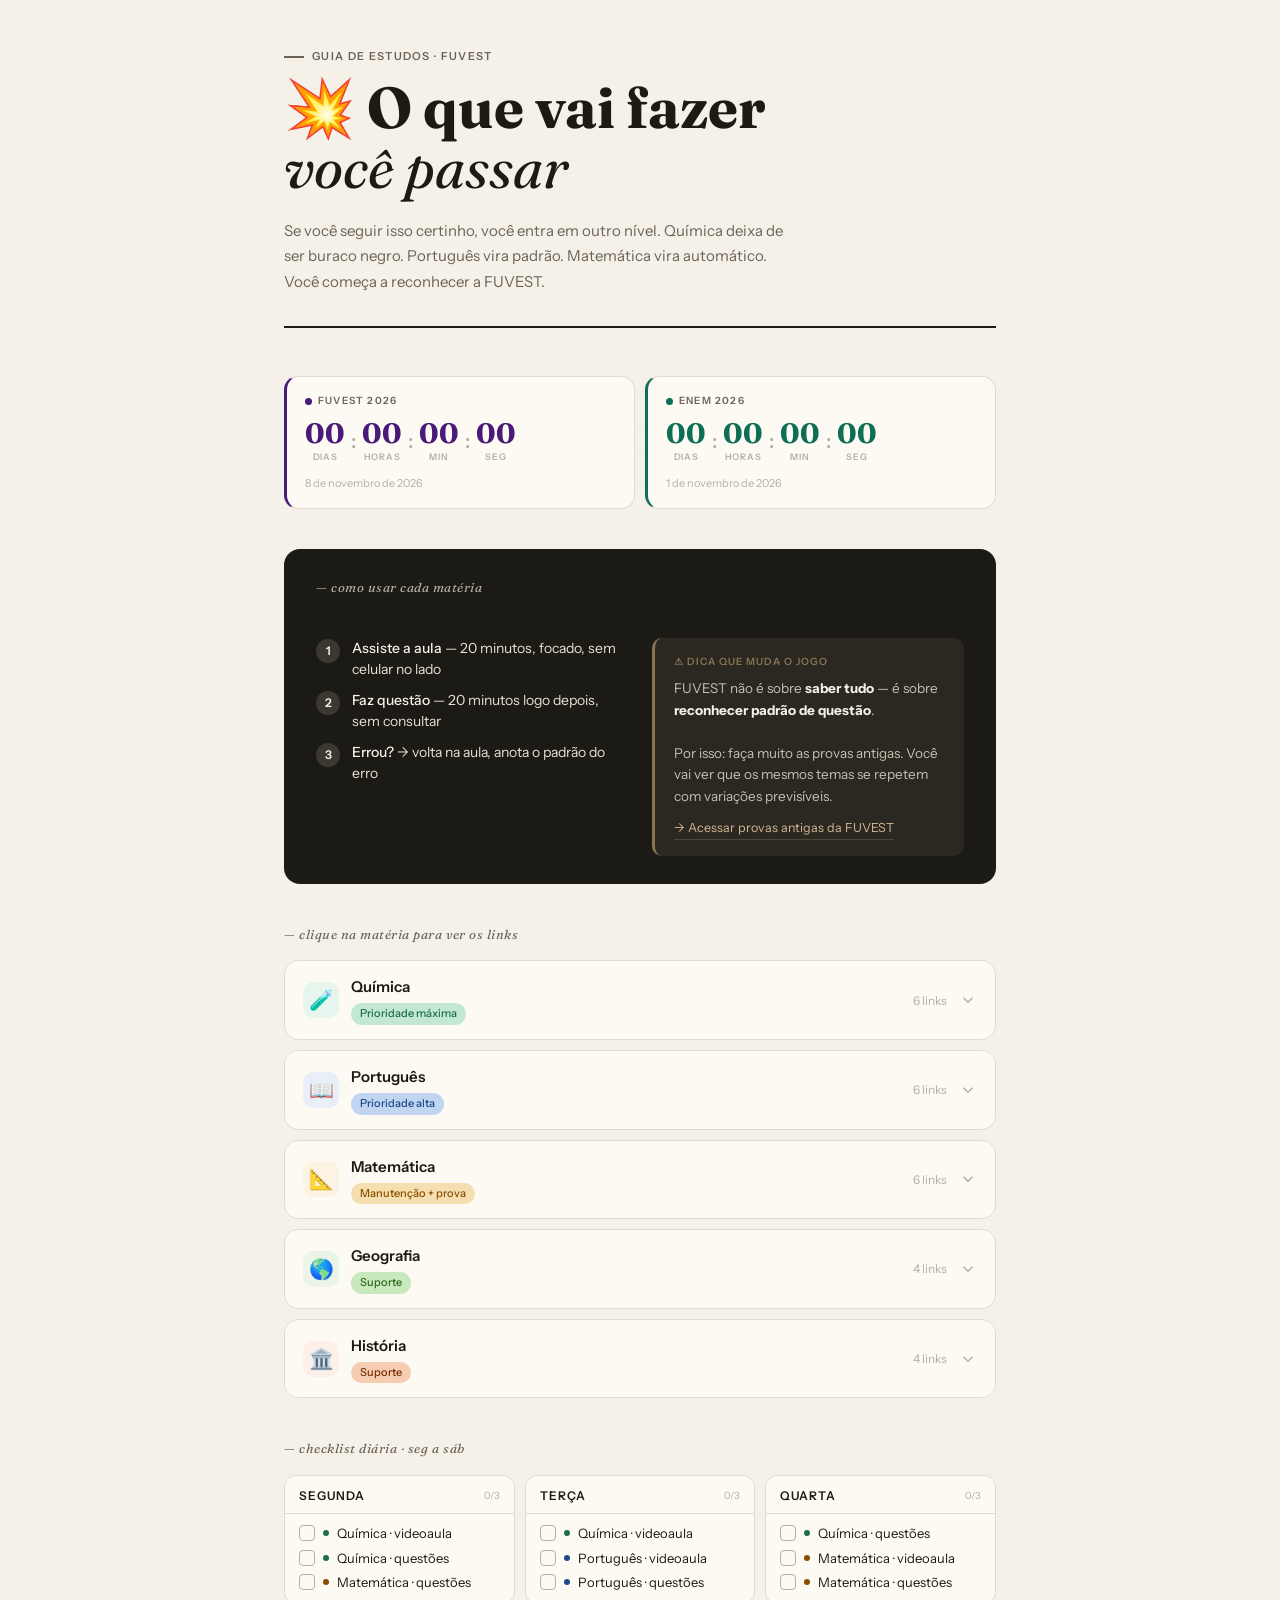
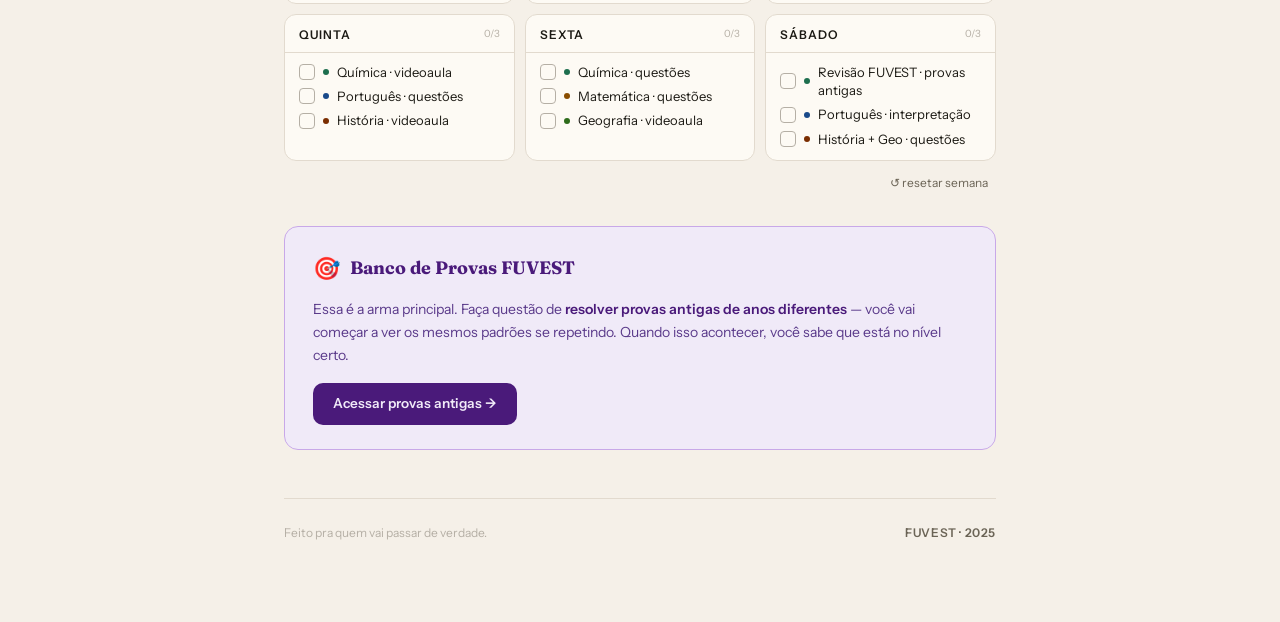
==== index.html @ b959af0b "feat: adiciona site guia de estudos com checklist semanal e contagem regressiva - adiciona cards de " ====
<!DOCTYPE html>
<html lang="pt-BR">
<head>
<meta charset="UTF-8">
<meta name="viewport" content="width=device-width, initial-scale=1.0">
<title>💥 O Que Vai Fazer Você Passar</title>
<link rel="preconnect" href="https://fonts.googleapis.com">
<link href="https://fonts.googleapis.com/css2?family=Fraunces:ital,wght@0,400;0,700;1,400&family=Instrument+Sans:wght@400;500;600&display=swap" rel="stylesheet">
<style>
  *, *::before, *::after { box-sizing: border-box; margin: 0; padding: 0; }

  :root {
    --cream: #F5F0E8;
    --ink: #1C1A14;
    --ink-muted: #6B6456;
    --ink-faint: #B5AFA5;
    --paper: #FDFAF4;
    --rule: #E2DACE;

    --quimica: #1D6E4E;
    --quimica-bg: #E8F5EE;
    --quimica-pill: #C2E8D4;

    --portugues: #1A4A8A;
    --portugues-bg: #E8EFF9;
    --portugues-pill: #C2D5F0;

    --matematica: #8A4D00;
    --matematica-bg: #FDF3E3;
    --matematica-pill: #F5DFB0;

    --geo: #2D6B1A;
    --geo-bg: #EBF5E6;
    --geo-pill: #C8E8BE;

    --historia: #7A2D00;
    --historia-bg: #FDF0E8;
    --historia-pill: #F5CDB0;

    --fuvest: #4A1A7A;
    --fuvest-bg: #F0EAF8;
  }

  html { font-size: 16px; }
  body {
    background: var(--cream);
    color: var(--ink);
    font-family: 'Instrument Sans', sans-serif;
    min-height: 100vh;
    line-height: 1.6;
  }

  /* PAPER TEXTURE */
  body::before {
    content: '';
    position: fixed;
    inset: 0;
    background-image:
      repeating-linear-gradient(
        0deg,
        transparent,
        transparent 27px,
        #D8D2C822 28px
      );
    pointer-events: none;
    z-index: 0;
  }

  .container {
    max-width: 760px;
    margin: 0 auto;
    padding: 3rem 1.5rem 5rem;
    position: relative;
    z-index: 1;
  }

  /* HEADER */
  .hero {
    margin-bottom: 3rem;
    padding-bottom: 2rem;
    border-bottom: 2px solid var(--ink);
  }

  .hero-eyebrow {
    font-family: 'Instrument Sans', sans-serif;
    font-size: 11px;
    font-weight: 600;
    letter-spacing: 0.12em;
    text-transform: uppercase;
    color: var(--ink-muted);
    margin-bottom: 0.75rem;
    display: flex;
    align-items: center;
    gap: 8px;
  }

  .hero-eyebrow::before {
    content: '';
    display: inline-block;
    width: 20px;
    height: 2px;
    background: var(--ink-muted);
  }

  .hero-title {
    font-family: 'Fraunces', serif;
    font-size: clamp(2.2rem, 6vw, 3.6rem);
    font-weight: 700;
    line-height: 1.05;
    color: var(--ink);
    margin-bottom: 1.2rem;
  }

  .hero-title em {
    font-style: italic;
    font-weight: 400;
  }

  .hero-desc {
    font-size: 15px;
    color: var(--ink-muted);
    max-width: 500px;
    line-height: 1.7;
  }

  /* CONTAGEM REGRESSIVA */
  .countdown-row {
    display: grid;
    grid-template-columns: 1fr 1fr;
    gap: 10px;
    margin-bottom: 2.5rem;
  }

  @media (max-width: 480px) {
    .countdown-row { grid-template-columns: 1fr; }
  }

  .countdown-card {
    background: var(--paper);
    border: 1px solid var(--rule);
    border-radius: 14px;
    padding: 16px 18px;
    overflow: hidden;
  }

  .countdown-card.fuvest-cd { border-left: 3px solid var(--fuvest); }
  .countdown-card.enem-cd   { border-left: 3px solid #0F6E56; }

  .cd-label {
    font-size: 10px;
    font-weight: 600;
    letter-spacing: 0.12em;
    text-transform: uppercase;
    color: var(--ink-muted);
    margin-bottom: 10px;
    display: flex;
    align-items: center;
    gap: 6px;
  }

  .cd-label-dot {
    width: 7px;
    height: 7px;
    border-radius: 50%;
  }

  .fuvest-cd .cd-label-dot { background: var(--fuvest); }
  .enem-cd   .cd-label-dot { background: #0F6E56; }

  .cd-units {
    display: flex;
    gap: 6px;
    align-items: flex-end;
  }

  .cd-unit { text-align: center; }

  .cd-num {
    font-family: 'Fraunces', serif;
    font-size: 28px;
    font-weight: 700;
    line-height: 1;
    display: block;
    min-width: 36px;
  }

  .fuvest-cd .cd-num { color: var(--fuvest); }
  .enem-cd   .cd-num { color: #0F6E56; }

  .cd-unit-label {
    font-size: 9px;
    font-weight: 600;
    letter-spacing: 0.08em;
    text-transform: uppercase;
    color: var(--ink-faint);
    display: block;
    margin-top: 3px;
  }

  .cd-sep {
    font-family: 'Fraunces', serif;
    font-size: 22px;
    color: var(--ink-faint);
    line-height: 1;
    padding-bottom: 14px;
  }

  .cd-date {
    font-size: 11px;
    color: var(--ink-faint);
    margin-top: 10px;
  }

  /* SEÇÃO: COMO USAR */
  .como-usar {
    background: var(--ink);
    color: var(--cream);
    border-radius: 16px;
    padding: 1.75rem 2rem;
    margin-bottom: 2.5rem;
    display: grid;
    grid-template-columns: 1fr 1fr;
    gap: 1.5rem;
  }

  @media (max-width: 540px) {
    .como-usar { grid-template-columns: 1fr; }
  }

  .como-usar-title {
    font-family: 'Fraunces', serif;
    font-size: 13px;
    font-weight: 400;
    font-style: italic;
    color: #B5AFA5;
    margin-bottom: 1rem;
    letter-spacing: 0.04em;
    grid-column: 1 / -1;
  }

  .steps {
    display: flex;
    flex-direction: column;
    gap: 10px;
  }

  .step {
    display: flex;
    align-items: flex-start;
    gap: 12px;
  }

  .step-num {
    width: 24px;
    height: 24px;
    border-radius: 50%;
    background: #3A3830;
    color: #F5F0E8;
    font-size: 12px;
    font-weight: 600;
    display: flex;
    align-items: center;
    justify-content: center;
    flex-shrink: 0;
    margin-top: 1px;
  }

  .step-text {
    font-size: 14px;
    color: #E8E0D4;
    line-height: 1.5;
  }

  .step-text strong {
    color: #F5F0E8;
    font-weight: 500;
  }

  .dica-box {
    background: #2A2820;
    border-radius: 10px;
    padding: 1rem 1.2rem;
    border-left: 3px solid #8B7355;
  }

  .dica-label {
    font-size: 10px;
    font-weight: 600;
    letter-spacing: 0.1em;
    text-transform: uppercase;
    color: #8B7355;
    margin-bottom: 8px;
  }

  .dica-text {
    font-size: 13.5px;
    color: #C8BFB0;
    line-height: 1.6;
  }

  .dica-text strong {
    color: #F5F0E8;
  }

  .dica-link {
    display: inline-flex;
    align-items: center;
    gap: 4px;
    margin-top: 10px;
    font-size: 12.5px;
    color: #D4B896;
    text-decoration: none;
    border-bottom: 1px solid #8B735566;
    padding-bottom: 1px;
    transition: color 0.15s;
  }

  .dica-link:hover { color: #F5F0E8; }

  /* MATÉRIAS */
  .materias-title {
    font-family: 'Fraunces', serif;
    font-size: 13px;
    font-style: italic;
    color: var(--ink-muted);
    margin-bottom: 1rem;
    letter-spacing: 0.04em;
  }

  .materia-card {
    background: var(--paper);
    border: 1px solid var(--rule);
    border-radius: 14px;
    margin-bottom: 10px;
    overflow: hidden;
    transition: box-shadow 0.2s;
  }

  .materia-card:hover {
    box-shadow: 0 2px 16px rgba(28,26,20,0.07);
  }

  .materia-header {
    display: flex;
    align-items: center;
    gap: 12px;
    padding: 14px 18px;
    cursor: pointer;
    user-select: none;
    transition: background 0.15s;
  }

  .materia-header:hover { background: var(--cream); }

  .m-dot {
    width: 10px;
    height: 10px;
    border-radius: 50%;
    flex-shrink: 0;
  }

  .m-icon {
    font-size: 20px;
    width: 36px;
    height: 36px;
    border-radius: 10px;
    display: flex;
    align-items: center;
    justify-content: center;
    flex-shrink: 0;
  }

  .m-info { flex: 1; }

  .m-name {
    font-weight: 600;
    font-size: 15px;
    color: var(--ink);
    display: block;
  }

  .m-badge {
    display: inline-block;
    font-size: 11px;
    font-weight: 500;
    padding: 2px 9px;
    border-radius: 20px;
    margin-top: 3px;
  }

  .m-count {
    font-size: 12px;
    color: var(--ink-faint);
    white-space: nowrap;
  }

  .m-chevron {
    width: 18px;
    height: 18px;
    color: var(--ink-faint);
    transition: transform 0.25s ease;
    flex-shrink: 0;
  }

  .materia-card.open .m-chevron { transform: rotate(180deg); }

  .materia-body {
    display: none;
    padding: 0 18px 16px;
    border-top: 1px solid var(--rule);
  }

  .materia-card.open .materia-body { display: block; }

  .section-row {
    display: grid;
    grid-template-columns: 1fr 1fr;
    gap: 1rem;
    padding-top: 14px;
  }

  @media (max-width: 500px) {
    .section-row { grid-template-columns: 1fr; }
  }

  .col-label {
    font-size: 10.5px;
    font-weight: 600;
    text-transform: uppercase;
    letter-spacing: 0.1em;
    color: var(--ink-faint);
    margin-bottom: 8px;
  }

  .link-list {
    list-style: none;
    display: flex;
    flex-direction: column;
    gap: 5px;
  }

  .link-list a {
    display: inline-flex;
    align-items: center;
    gap: 5px;
    font-size: 13px;
    font-weight: 500;
    text-decoration: none;
    padding: 5px 11px;
    border-radius: 8px;
    transition: all 0.15s;
    border: 1px solid transparent;
  }

  .link-list a:hover {
    border-color: currentColor;
    opacity: 0.8;
  }

  .link-list a .arr { font-size: 11px; opacity: 0.6; }

  /* CORES POR MATÉRIA */
  .q .m-icon { background: var(--quimica-bg); }
  .q .m-dot { background: var(--quimica); }
  .q .m-badge { background: var(--quimica-pill); color: var(--quimica); }
  .q .link-list a { color: var(--quimica); background: var(--quimica-bg); }

  .p .m-icon { background: var(--portugues-bg); }
  .p .m-dot { background: var(--portugues); }
  .p .m-badge { background: var(--portugues-pill); color: var(--portugues); }
  .p .link-list a { color: var(--portugues); background: var(--portugues-bg); }

  .m .m-icon { background: var(--matematica-bg); }
  .m .m-dot { background: var(--matematica); }
  .m .m-badge { background: var(--matematica-pill); color: var(--matematica); }
  .m .link-list a { color: var(--matematica); background: var(--matematica-bg); }

  .g .m-icon { background: var(--geo-bg); }
  .g .m-dot { background: var(--geo); }
  .g .m-badge { background: var(--geo-pill); color: var(--geo); }
  .g .link-list a { color: var(--geo); background: var(--geo-bg); }

  .h .m-icon { background: var(--historia-bg); }
  .h .m-dot { background: var(--historia); }
  .h .m-badge { background: var(--historia-pill); color: var(--historia); }
  .h .link-list a { color: var(--historia); background: var(--historia-bg); }

  /* FUVEST BANNER */
  .fuvest-banner {
    margin-top: 2rem;
    background: var(--fuvest-bg);
    border: 1px solid #C8A8E8;
    border-radius: 14px;
    padding: 1.5rem 1.75rem;
  }

  .fuvest-header {
    display: flex;
    align-items: center;
    gap: 10px;
    margin-bottom: 0.75rem;
  }

  .fuvest-icon {
    font-size: 22px;
  }

  .fuvest-title {
    font-family: 'Fraunces', serif;
    font-size: 18px;
    font-weight: 700;
    color: var(--fuvest);
  }

  .fuvest-desc {
    font-size: 14px;
    color: #5A3A8A;
    line-height: 1.65;
    margin-bottom: 1rem;
  }

  .fuvest-desc strong { color: var(--fuvest); font-weight: 600; }

  .fuvest-cta {
    display: inline-flex;
    align-items: center;
    gap: 7px;
    background: var(--fuvest);
    color: #F0EAF8;
    font-size: 13.5px;
    font-weight: 600;
    padding: 10px 20px;
    border-radius: 10px;
    text-decoration: none;
    transition: opacity 0.15s;
  }

  .fuvest-cta:hover { opacity: 0.85; }

  /* FOOTER */
  .footer {
    margin-top: 3rem;
    padding-top: 1.5rem;
    border-top: 1px solid var(--rule);
    display: flex;
    align-items: center;
    justify-content: space-between;
    flex-wrap: wrap;
    gap: 8px;
  }

  .footer-text {
    font-size: 12px;
    color: var(--ink-faint);
  }

  .footer-tag {
    font-size: 12px;
    font-weight: 600;
    color: var(--ink-muted);
    letter-spacing: 0.05em;
  }

  /* CHECKLIST SEMANAL */
  .checklist-section {
    margin-top: 2.5rem;
    margin-bottom: 2rem;
  }

  .checklist-section-title {
    font-family: 'Fraunces', serif;
    font-size: 13px;
    font-style: italic;
    color: var(--ink-muted);
    margin-bottom: 1rem;
    letter-spacing: 0.04em;
  }

  .week-grid {
    display: grid;
    grid-template-columns: repeat(3, 1fr);
    gap: 10px;
  }

  @media (max-width: 540px) {
    .week-grid { grid-template-columns: repeat(2, 1fr); }
  }

  .day-card {
    background: var(--paper);
    border: 1px solid var(--rule);
    border-radius: 12px;
    overflow: hidden;
  }

  .day-card.today {
    border-color: var(--ink);
    box-shadow: 0 0 0 2px var(--ink);
  }

  .day-header {
    display: flex;
    align-items: center;
    justify-content: space-between;
    padding: 10px 14px 8px;
    border-bottom: 1px solid var(--rule);
  }

  .day-name {
    font-size: 12px;
    font-weight: 600;
    letter-spacing: 0.08em;
    text-transform: uppercase;
    color: var(--ink);
  }

  .day-card.today .day-name {
    color: var(--ink);
  }

  .today-badge {
    display: none;
    font-size: 10px;
    font-weight: 600;
    background: var(--ink);
    color: var(--cream);
    padding: 2px 7px;
    border-radius: 20px;
    letter-spacing: 0.05em;
  }

  .day-card.today .today-badge { display: inline-block; }

  .day-progress {
    font-size: 10px;
    color: var(--ink-faint);
  }

  .day-card.today .day-progress { display: none; }

  .day-tasks {
    padding: 10px 14px 12px;
    display: flex;
    flex-direction: column;
    gap: 6px;
  }

  .task-item {
    display: flex;
    align-items: center;
    gap: 8px;
    cursor: pointer;
    user-select: none;
  }

  .task-check {
    width: 16px;
    height: 16px;
    border-radius: 4px;
    border: 1.5px solid var(--ink-faint);
    flex-shrink: 0;
    display: flex;
    align-items: center;
    justify-content: center;
    transition: all 0.15s;
    background: transparent;
  }

  .task-item.done .task-check {
    background: var(--ink);
    border-color: var(--ink);
  }

  .task-check-svg {
    width: 9px;
    height: 9px;
    display: none;
  }

  .task-item.done .task-check-svg { display: block; }

  .task-label {
    font-size: 13px;
    color: var(--ink);
    line-height: 1.4;
    transition: all 0.15s;
  }

  .task-item.done .task-label {
    color: var(--ink-faint);
    text-decoration: line-through;
  }

  .task-dot {
    width: 6px;
    height: 6px;
    border-radius: 50%;
    flex-shrink: 0;
  }

  .task-dot.q { background: var(--quimica); }
  .task-dot.p { background: var(--portugues); }
  .task-dot.m { background: var(--matematica); }
  .task-dot.g { background: var(--geo); }
  .task-dot.h { background: var(--historia); }

  .reset-row {
    display: flex;
    justify-content: flex-end;
    margin-top: 10px;
  }

  .reset-btn {
    font-size: 12px;
    color: var(--ink-muted);
    background: none;
    border: none;
    cursor: pointer;
    padding: 4px 8px;
    border-radius: 6px;
    transition: background 0.15s;
    font-family: 'Instrument Sans', sans-serif;
  }

  .reset-btn:hover { background: var(--rule); }

  /* ANIMATIONS */
  @keyframes fadeUp {
    from { opacity: 0; transform: translateY(12px); }
    to { opacity: 1; transform: translateY(0); }
  }

  .hero { animation: fadeUp 0.5s ease both; }
  .como-usar { animation: fadeUp 0.5s 0.1s ease both; }
  .materia-card:nth-child(1) { animation: fadeUp 0.5s 0.15s ease both; }
  .materia-card:nth-child(2) { animation: fadeUp 0.5s 0.2s ease both; }
  .materia-card:nth-child(3) { animation: fadeUp 0.5s 0.25s ease both; }
  .materia-card:nth-child(4) { animation: fadeUp 0.5s 0.3s ease both; }
  .materia-card:nth-child(5) { animation: fadeUp 0.5s 0.35s ease both; }
  .fuvest-banner { animation: fadeUp 0.5s 0.4s ease both; }
</style>
</head>
<body>
<div class="container">

  <!-- HERO -->
  <header class="hero">
    <p class="hero-eyebrow">Guia de estudos · FUVEST</p>
    <h1 class="hero-title">💥 O que vai fazer<br><em>você passar</em></h1>
    <p class="hero-desc">Se você seguir isso certinho, você entra em outro nível. Química deixa de ser buraco negro. Português vira padrão. Matemática vira automático. Você começa a reconhecer a FUVEST.</p>
  </header>

  <!-- CONTAGEM REGRESSIVA -->
  <div class="countdown-row">
    <div class="countdown-card fuvest-cd">
      <div class="cd-label"><span class="cd-label-dot"></span> FUVEST 2026</div>
      <div class="cd-units">
        <div class="cd-unit">
          <span class="cd-num" id="fv-days">--</span>
          <span class="cd-unit-label">dias</span>
        </div>
        <span class="cd-sep">:</span>
        <div class="cd-unit">
          <span class="cd-num" id="fv-hours">--</span>
          <span class="cd-unit-label">horas</span>
        </div>
        <span class="cd-sep">:</span>
        <div class="cd-unit">
          <span class="cd-num" id="fv-mins">--</span>
          <span class="cd-unit-label">min</span>
        </div>
        <span class="cd-sep">:</span>
        <div class="cd-unit">
          <span class="cd-num" id="fv-secs">--</span>
          <span class="cd-unit-label">seg</span>
        </div>
      </div>
      <p class="cd-date">8 de novembro de 2026</p>
    </div>

    <div class="countdown-card enem-cd">
      <div class="cd-label"><span class="cd-label-dot"></span> ENEM 2026</div>
      <div class="cd-units">
        <div class="cd-unit">
          <span class="cd-num" id="en-days">--</span>
          <span class="cd-unit-label">dias</span>
        </div>
        <span class="cd-sep">:</span>
        <div class="cd-unit">
          <span class="cd-num" id="en-hours">--</span>
          <span class="cd-unit-label">horas</span>
        </div>
        <span class="cd-sep">:</span>
        <div class="cd-unit">
          <span class="cd-num" id="en-mins">--</span>
          <span class="cd-unit-label">min</span>
        </div>
        <span class="cd-sep">:</span>
        <div class="cd-unit">
          <span class="cd-num" id="en-secs">--</span>
          <span class="cd-unit-label">seg</span>
        </div>
      </div>
      <p class="cd-date">1 de novembro de 2026</p>
    </div>
  </div>

  <!-- COMO USAR -->
  <div class="como-usar">
    <p class="como-usar-title">— como usar cada matéria</p>

    <div class="steps">
      <div class="step">
        <div class="step-num">1</div>
        <div class="step-text"><strong>Assiste a aula</strong> — 20 minutos, focado, sem celular no lado</div>
      </div>
      <div class="step">
        <div class="step-num">2</div>
        <div class="step-text"><strong>Faz questão</strong> — 20 minutos logo depois, sem consultar</div>
      </div>
      <div class="step">
        <div class="step-num">3</div>
        <div class="step-text"><strong>Errou?</strong> → volta na aula, anota o padrão do erro</div>
      </div>
    </div>

    <div class="dica-box">
      <p class="dica-label">⚠ dica que muda o jogo</p>
      <p class="dica-text">
        FUVEST não é sobre <strong>saber tudo</strong> — é sobre <strong>reconhecer padrão de questão</strong>.<br><br>
        Por isso: faça muito as provas antigas. Você vai ver que os mesmos temas se repetem com variações previsíveis.
      </p>
      <a class="dica-link" href="https://vestibulares.fuvest.br/provas" target="_blank">
        → Acessar provas antigas da FUVEST
      </a>
    </div>
  </div>

  <!-- MATÉRIAS -->
  <p class="materias-title">— clique na matéria para ver os links</p>

  <div class="materias-list">

    <!-- QUÍMICA -->
    <div class="materia-card q" onclick="toggle(this)">
      <div class="materia-header">
        <div class="m-icon">🧪</div>
        <div class="m-info">
          <span class="m-name">Química</span>
          <span class="m-badge">Prioridade máxima</span>
        </div>
        <span class="m-count">6 links</span>
        <svg class="m-chevron" viewBox="0 0 24 24" fill="none" stroke="currentColor" stroke-width="2"><polyline points="6 9 12 15 18 9"/></svg>
      </div>
      <div class="materia-body">
        <div class="section-row">
          <div class="section-col">
            <p class="col-label">🎥 Videoaulas</p>
            <ul class="link-list">
              <li><a href="https://www.youtube.com/@quimicadomonstro" target="_blank"><span class="arr">↗</span> Química do Monstro</a></li>
              <li><a href="https://www.youtube.com/@ProfessorMichel" target="_blank"><span class="arr">↗</span> Professor Michel</a></li>
              <li><a href="https://www.youtube.com/@MeSalva" target="_blank"><span class="arr">↗</span> Me Salva</a></li>
            </ul>
          </div>
          <div class="section-col">
            <p class="col-label">📝 Questões</p>
            <ul class="link-list">
              <li><a href="https://www.estuda.com/questoes/?categoria=quimica" target="_blank"><span class="arr">↗</span> Estuda.com</a></li>
              <li><a href="https://www.qconcursos.com/questoes-de-vestibular/disciplinas/quimica" target="_blank"><span class="arr">↗</span> Qconcursos</a></li>
              <li><a href="https://vestibulares.fuvest.br/provas" target="_blank"><span class="arr">↗</span> Provas FUVEST</a></li>
            </ul>
          </div>
        </div>
      </div>
    </div>

    <!-- PORTUGUÊS -->
    <div class="materia-card p" onclick="toggle(this)">
      <div class="materia-header">
        <div class="m-icon">📖</div>
        <div class="m-info">
          <span class="m-name">Português</span>
          <span class="m-badge">Prioridade alta</span>
        </div>
        <span class="m-count">6 links</span>
        <svg class="m-chevron" viewBox="0 0 24 24" fill="none" stroke="currentColor" stroke-width="2"><polyline points="6 9 12 15 18 9"/></svg>
      </div>
      <div class="materia-body">
        <div class="section-row">
          <div class="section-col">
            <p class="col-label">🎥 Videoaulas</p>
            <ul class="link-list">
              <li><a href="https://www.youtube.com/@noslen" target="_blank"><span class="arr">↗</span> Noslen</a></li>
              <li><a href="https://www.youtube.com/@portuguescomleticia" target="_blank"><span class="arr">↗</span> Português c/ Letícia</a></li>
              <li><a href="https://www.youtube.com/@MeSalva" target="_blank"><span class="arr">↗</span> Me Salva</a></li>
            </ul>
          </div>
          <div class="section-col">
            <p class="col-label">📝 Questões</p>
            <ul class="link-list">
              <li><a href="https://www.qconcursos.com/questoes-de-vestibular/disciplinas/letras-portugues" target="_blank"><span class="arr">↗</span> Qconcursos</a></li>
              <li><a href="https://www.estuda.com/questoes/?categoria=portugues" target="_blank"><span class="arr">↗</span> Estuda.com</a></li>
              <li><a href="https://vestibulares.fuvest.br/provas" target="_blank"><span class="arr">↗</span> Provas FUVEST</a></li>
            </ul>
          </div>
        </div>
      </div>
    </div>

    <!-- MATEMÁTICA -->
    <div class="materia-card m" onclick="toggle(this)">
      <div class="materia-header">
        <div class="m-icon">📐</div>
        <div class="m-info">
          <span class="m-name">Matemática</span>
          <span class="m-badge">Manutenção + prova</span>
        </div>
        <span class="m-count">6 links</span>
        <svg class="m-chevron" viewBox="0 0 24 24" fill="none" stroke="currentColor" stroke-width="2"><polyline points="6 9 12 15 18 9"/></svg>
      </div>
      <div class="materia-body">
        <div class="section-row">
          <div class="section-col">
            <p class="col-label">🎥 Videoaulas</p>
            <ul class="link-list">
              <li><a href="https://www.youtube.com/@professorferretto" target="_blank"><span class="arr">↗</span> Professor Ferretto</a></li>
              <li><a href="https://www.youtube.com/@matematicaemexercicios" target="_blank"><span class="arr">↗</span> Matemática em Exercícios</a></li>
              <li><a href="https://www.youtube.com/@MeSalva" target="_blank"><span class="arr">↗</span> Me Salva</a></li>
            </ul>
          </div>
          <div class="section-col">
            <p class="col-label">📝 Questões</p>
            <ul class="link-list">
              <li><a href="https://www.estuda.com/questoes/?categoria=matematica" target="_blank"><span class="arr">↗</span> Estuda.com</a></li>
              <li><a href="https://www.qconcursos.com/questoes-de-vestibular/disciplinas/matematica" target="_blank"><span class="arr">↗</span> Qconcursos</a></li>
              <li><a href="https://vestibulares.fuvest.br/provas" target="_blank"><span class="arr">↗</span> Provas FUVEST</a></li>
            </ul>
          </div>
        </div>
      </div>
    </div>

    <!-- GEOGRAFIA -->
    <div class="materia-card g" onclick="toggle(this)">
      <div class="materia-header">
        <div class="m-icon">🌎</div>
        <div class="m-info">
          <span class="m-name">Geografia</span>
          <span class="m-badge">Suporte</span>
        </div>
        <span class="m-count">4 links</span>
        <svg class="m-chevron" viewBox="0 0 24 24" fill="none" stroke="currentColor" stroke-width="2"><polyline points="6 9 12 15 18 9"/></svg>
      </div>
      <div class="materia-body">
        <div class="section-row">
          <div class="section-col">
            <p class="col-label">🎥 Videoaulas</p>
            <ul class="link-list">
              <li><a href="https://www.youtube.com/@geobrasil" target="_blank"><span class="arr">↗</span> Geo Brasil</a></li>
              <li><a href="https://www.youtube.com/@parabolica" target="_blank"><span class="arr">↗</span> Parabólica</a></li>
            </ul>
          </div>
          <div class="section-col">
            <p class="col-label">📝 Questões</p>
            <ul class="link-list">
              <li><a href="https://www.estuda.com/questoes/?categoria=geografia" target="_blank"><span class="arr">↗</span> Estuda.com</a></li>
              <li><a href="https://www.qconcursos.com/questoes-de-vestibular/disciplinas/geografia" target="_blank"><span class="arr">↗</span> Qconcursos</a></li>
            </ul>
          </div>
        </div>
      </div>
    </div>

    <!-- HISTÓRIA -->
    <div class="materia-card h" onclick="toggle(this)">
      <div class="materia-header">
        <div class="m-icon">🏛️</div>
        <div class="m-info">
          <span class="m-name">História</span>
          <span class="m-badge">Suporte</span>
        </div>
        <span class="m-count">4 links</span>
        <svg class="m-chevron" viewBox="0 0 24 24" fill="none" stroke="currentColor" stroke-width="2"><polyline points="6 9 12 15 18 9"/></svg>
      </div>
      <div class="materia-body">
        <div class="section-row">
          <div class="section-col">
            <p class="col-label">🎥 Videoaulas</p>
            <ul class="link-list">
              <li><a href="https://www.youtube.com/@parabolica" target="_blank"><span class="arr">↗</span> Parabólica</a></li>
              <li><a href="https://www.youtube.com/@SeLigaNessaHistoria" target="_blank"><span class="arr">↗</span> Se Liga Nessa História</a></li>
            </ul>
          </div>
          <div class="section-col">
            <p class="col-label">📝 Questões</p>
            <ul class="link-list">
              <li><a href="https://www.estuda.com/questoes/?categoria=historia" target="_blank"><span class="arr">↗</span> Estuda.com</a></li>
              <li><a href="https://www.qconcursos.com/questoes-de-vestibular/disciplinas/historia" target="_blank"><span class="arr">↗</span> Qconcursos</a></li>
            </ul>
          </div>
        </div>
      </div>
    </div>

  </div>

  <!-- CHECKLIST SEMANAL -->
  <div class="checklist-section">
    <p class="checklist-section-title">— checklist diária · seg a sáb</p>

    <div class="week-grid" id="weekGrid"></div>

    <div class="reset-row">
      <button class="reset-btn" onclick="resetAll()">↺ resetar semana</button>
    </div>
  </div>

  <!-- FUVEST BANNER -->
  <div class="fuvest-banner">
    <div class="fuvest-header">
      <span class="fuvest-icon">🎯</span>
      <h2 class="fuvest-title">Banco de Provas FUVEST</h2>
    </div>
    <p class="fuvest-desc">
      Essa é a arma principal. Faça questão de <strong>resolver provas antigas de anos diferentes</strong> — você vai começar a ver os mesmos padrões se repetindo. Quando isso acontecer, você sabe que está no nível certo.
    </p>
    <a class="fuvest-cta" href="https://vestibulares.fuvest.br/provas" target="_blank">
      Acessar provas antigas →
    </a>
  </div>

  <!-- FOOTER -->
  <div class="footer">
    <span class="footer-text">Feito pra quem vai passar de verdade.</span>
    <span class="footer-tag">FUVEST · 2025</span>
  </div>

</div>

<script>
  const FUVEST_DATE = new Date('2026-11-08T08:00:00');
  const ENEM_DATE   = new Date('2026-11-01T08:00:00');

  function pad(n) { return String(n).padStart(2, '0'); }

  function updateCountdown(targetDate, ids) {
    const diff = targetDate - new Date();
    if (diff <= 0) {
      ids.forEach(id => document.getElementById(id).textContent = '00');
      return;
    }
    const days  = Math.floor(diff / 864e5);
    const hours = Math.floor((diff % 864e5) / 36e5);
    const mins  = Math.floor((diff % 36e5)  / 6e4);
    const secs  = Math.floor((diff % 6e4)   / 1e3);
    const [dEl, hEl, mEl, sEl] = ids.map(id => document.getElementById(id));
    dEl.textContent = days;
    hEl.textContent = pad(hours);
    mEl.textContent = pad(mins);
    sEl.textContent = pad(secs);
  }

  function tickCountdowns() {
    updateCountdown(FUVEST_DATE, ['fv-days','fv-hours','fv-mins','fv-secs']);
    updateCountdown(ENEM_DATE,   ['en-days','en-hours','en-mins','en-secs']);
  }

  tickCountdowns();
  setInterval(tickCountdowns, 1000);

  function toggle(card) {
    const isOpen = card.classList.contains('open');
    document.querySelectorAll('.materia-card.open').forEach(c => c.classList.remove('open'));
    if (!isOpen) card.classList.add('open');
  }

  const SCHEDULE = [
    { day: 'Segunda', tasks: [
      { label: 'Química · videoaula', dot: 'q' },
      { label: 'Química · questões', dot: 'q' },
      { label: 'Matemática · questões', dot: 'm' },
    ]},
    { day: 'Terça', tasks: [
      { label: 'Química · videoaula', dot: 'q' },
      { label: 'Português · videoaula', dot: 'p' },
      { label: 'Português · questões', dot: 'p' },
    ]},
    { day: 'Quarta', tasks: [
      { label: 'Química · questões', dot: 'q' },
      { label: 'Matemática · videoaula', dot: 'm' },
      { label: 'Matemática · questões', dot: 'm' },
    ]},
    { day: 'Quinta', tasks: [
      { label: 'Química · videoaula', dot: 'q' },
      { label: 'Português · questões', dot: 'p' },
      { label: 'História · videoaula', dot: 'h' },
    ]},
    { day: 'Sexta', tasks: [
      { label: 'Química · questões', dot: 'q' },
      { label: 'Matemática · questões', dot: 'm' },
      { label: 'Geografia · videoaula', dot: 'g' },
    ]},
    { day: 'Sábado', tasks: [
      { label: 'Revisão FUVEST · provas antigas', dot: 'q' },
      { label: 'Português · interpretação', dot: 'p' },
      { label: 'História + Geo · questões', dot: 'h' },
    ]},
  ];

  const STORAGE_KEY = 'fuvest-checklist-v1';
  const DATE_KEY = 'fuvest-checklist-date';

  function getTodayDow() {
    const d = new Date().getDay();
    return d === 0 ? -1 : d - 1;
  }

  function loadState() {
    const savedDate = localStorage.getItem(DATE_KEY);
    const today = new Date().toDateString();
    if (savedDate !== today) {
      localStorage.setItem(DATE_KEY, today);
      localStorage.removeItem(STORAGE_KEY);
      return {};
    }
    try { return JSON.parse(localStorage.getItem(STORAGE_KEY)) || {}; } catch { return {}; }
  }

  function saveState(state) {
    localStorage.setItem(STORAGE_KEY, JSON.stringify(state));
  }

  function renderWeek() {
    const grid = document.getElementById('weekGrid');
    grid.innerHTML = '';
    const state = loadState();
    const todayDow = getTodayDow();

    SCHEDULE.forEach((dayObj, di) => {
      const isToday = di === todayDow;
      const total = dayObj.tasks.length;
      const done = dayObj.tasks.filter((_, ti) => state[`${di}-${ti}`]).length;

      const card = document.createElement('div');
      card.className = 'day-card' + (isToday ? ' today' : '');

      const header = document.createElement('div');
      header.className = 'day-header';
      header.innerHTML = `
        <span class="day-name">${dayObj.day}</span>
        <span class="today-badge">hoje</span>
        <span class="day-progress">${done}/${total}</span>
      `;
      card.appendChild(header);

      const tasksDiv = document.createElement('div');
      tasksDiv.className = 'day-tasks';

      dayObj.tasks.forEach((task, ti) => {
        const isDone = !!state[`${di}-${ti}`];
        const item = document.createElement('div');
        item.className = 'task-item' + (isDone ? ' done' : '');
        item.innerHTML = `
          <div class="task-check">
            <svg class="task-check-svg" viewBox="0 0 10 8" fill="none">
              <polyline points="1,4 3.5,6.5 9,1" stroke="#F5F0E8" stroke-width="1.8" stroke-linecap="round" stroke-linejoin="round"/>
            </svg>
          </div>
          <div class="task-dot ${task.dot}"></div>
          <span class="task-label">${task.label}</span>
        `;
        item.addEventListener('click', () => {
          const s = loadState();
          const key = `${di}-${ti}`;
          s[key] = !s[key];
          saveState(s);
          renderWeek();
        });
        tasksDiv.appendChild(item);
      });

      card.appendChild(tasksDiv);
      grid.appendChild(card);
    });
  }

  function resetAll() {
    localStorage.removeItem(STORAGE_KEY);
    renderWeek();
  }

  renderWeek();
</script>
</body>
</html>
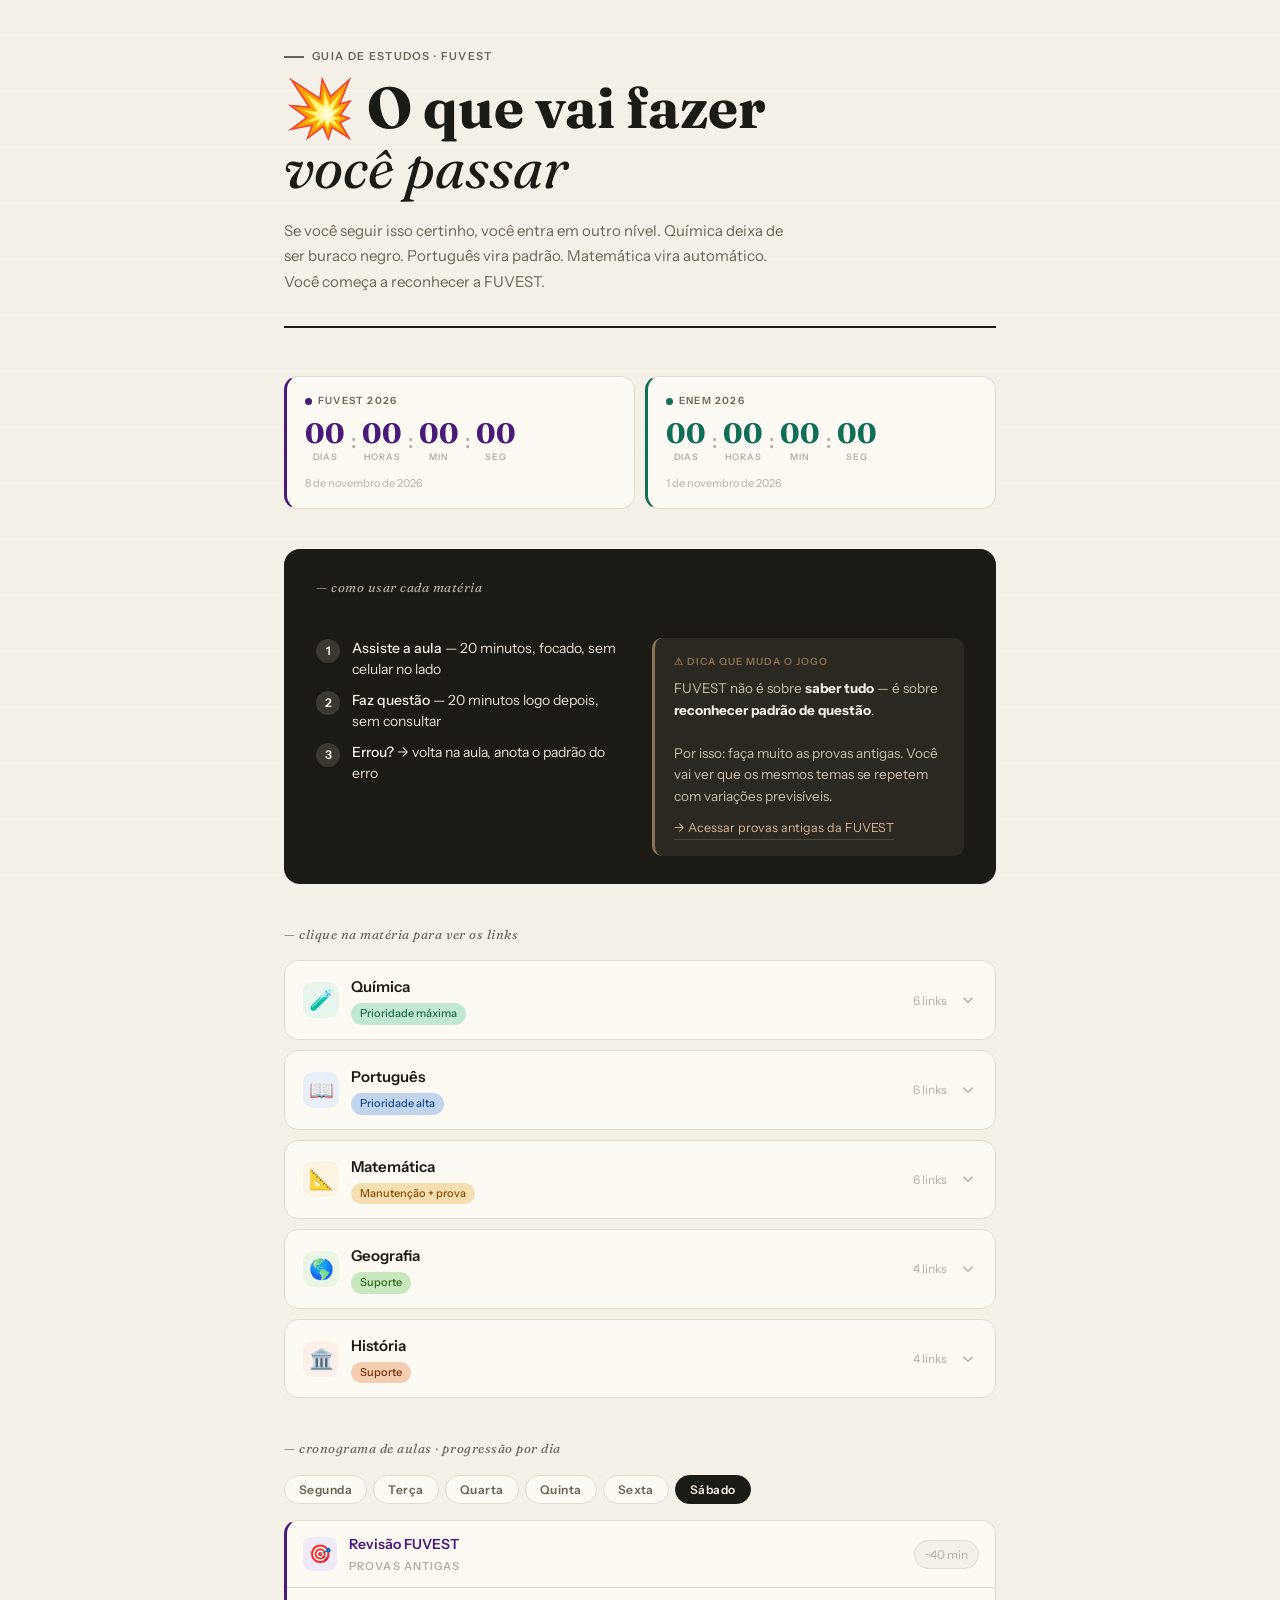
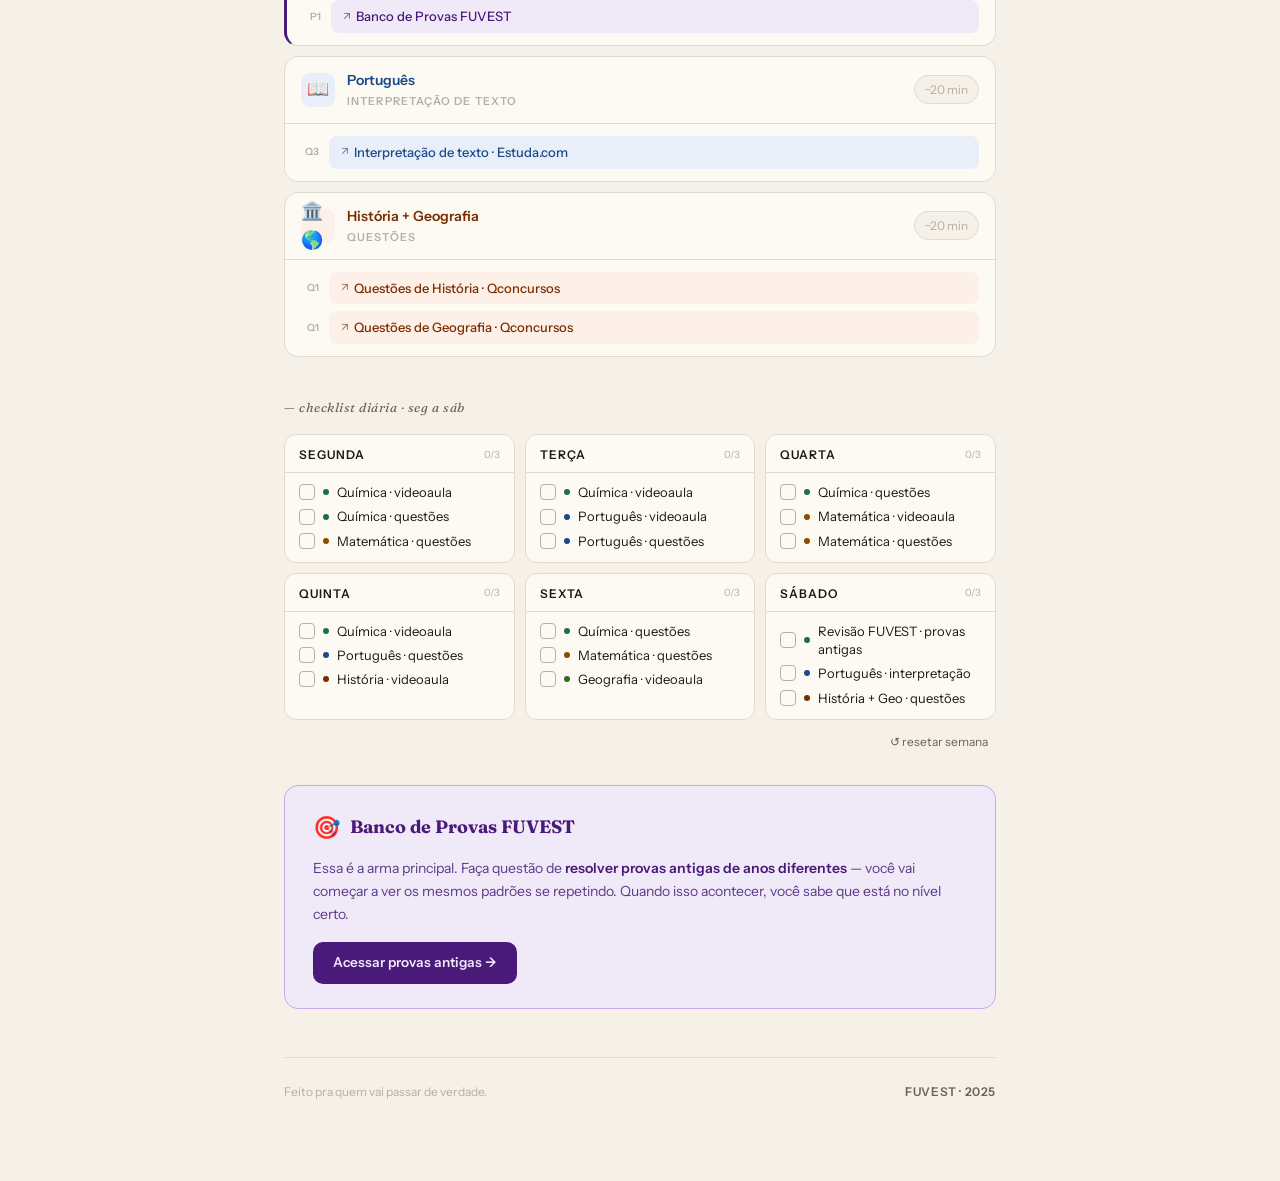
==== commit 7b0b88e3: "feat: adiciona seção de cronograma diário com navegação por abas - Adiciona seção de cronograma com " ====
--- a/index.html
+++ b/index.html
@@ -738,6 +738,182 @@
   .materia-card:nth-child(4) { animation: fadeUp 0.5s 0.3s ease both; }
   .materia-card:nth-child(5) { animation: fadeUp 0.5s 0.35s ease both; }
   .fuvest-banner { animation: fadeUp 0.5s 0.4s ease both; }
+
+  /* CRONOGRAMA */
+  .cronograma-section {
+    margin-top: 2.5rem;
+    margin-bottom: 2rem;
+  }
+
+  .cronograma-title {
+    font-family: 'Fraunces', serif;
+    font-size: 13px;
+    font-style: italic;
+    color: var(--ink-muted);
+    margin-bottom: 1rem;
+    letter-spacing: 0.04em;
+  }
+
+  .cronograma-tabs {
+    display: flex;
+    gap: 6px;
+    margin-bottom: 1rem;
+    flex-wrap: wrap;
+  }
+
+  .crono-tab {
+    font-family: 'Instrument Sans', sans-serif;
+    font-size: 12px;
+    font-weight: 600;
+    padding: 6px 14px;
+    border-radius: 20px;
+    border: 1.5px solid var(--rule);
+    background: var(--paper);
+    color: var(--ink-muted);
+    cursor: pointer;
+    transition: all 0.15s;
+    letter-spacing: 0.04em;
+  }
+
+  .crono-tab:hover { border-color: var(--ink-muted); color: var(--ink); }
+
+  .crono-tab.active {
+    background: var(--ink);
+    color: var(--cream);
+    border-color: var(--ink);
+  }
+
+  .crono-day { display: none; }
+  .crono-day.active { display: flex; flex-direction: column; gap: 10px; }
+
+  .crono-slot {
+    background: var(--paper);
+    border: 1px solid var(--rule);
+    border-radius: 14px;
+    overflow: hidden;
+  }
+
+  .crono-slot-header {
+    display: flex;
+    align-items: center;
+    gap: 12px;
+    padding: 12px 16px;
+    border-bottom: 1px solid var(--rule);
+  }
+
+  .crono-slot-icon {
+    font-size: 18px;
+    width: 34px;
+    height: 34px;
+    border-radius: 9px;
+    display: flex;
+    align-items: center;
+    justify-content: center;
+    flex-shrink: 0;
+  }
+
+  .crono-slot-info { flex: 1; }
+
+  .crono-slot-materia {
+    font-size: 14px;
+    font-weight: 600;
+    color: var(--ink);
+    display: block;
+  }
+
+  .crono-slot-tipo {
+    font-size: 11px;
+    font-weight: 600;
+    text-transform: uppercase;
+    letter-spacing: 0.1em;
+    color: var(--ink-faint);
+    margin-top: 2px;
+    display: block;
+  }
+
+  .crono-slot-tempo {
+    font-size: 12px;
+    color: var(--ink-faint);
+    white-space: nowrap;
+    background: var(--cream);
+    border: 1px solid var(--rule);
+    padding: 4px 10px;
+    border-radius: 20px;
+  }
+
+  .crono-slot-body {
+    padding: 12px 16px;
+    display: flex;
+    flex-direction: column;
+    gap: 7px;
+  }
+
+  .crono-aula-item {
+    display: flex;
+    align-items: center;
+    gap: 10px;
+  }
+
+  .crono-aula-num {
+    font-size: 10px;
+    font-weight: 600;
+    color: var(--ink-faint);
+    width: 18px;
+    text-align: right;
+    flex-shrink: 0;
+  }
+
+  .crono-aula-link {
+    display: inline-flex;
+    align-items: center;
+    gap: 5px;
+    font-size: 13px;
+    font-weight: 500;
+    text-decoration: none;
+    padding: 5px 11px;
+    border-radius: 8px;
+    border: 1px solid transparent;
+    transition: all 0.15s;
+    flex: 1;
+  }
+
+  .crono-aula-link:hover { border-color: currentColor; opacity: 0.8; }
+
+  .crono-aula-link.placeholder {
+    opacity: 0.45;
+    cursor: default;
+    font-style: italic;
+  }
+
+  .crono-aula-link.placeholder:hover { border-color: transparent; opacity: 0.45; }
+
+  .crono-aula-link .arr { font-size: 11px; opacity: 0.6; }
+
+  /* cores por matéria nos slots */
+  .crono-slot.sq .crono-slot-icon { background: var(--quimica-bg); }
+  .crono-slot.sq .crono-aula-link { color: var(--quimica); background: var(--quimica-bg); }
+  .crono-slot.sq .crono-slot-materia { color: var(--quimica); }
+
+  .crono-slot.sp .crono-slot-icon { background: var(--portugues-bg); }
+  .crono-slot.sp .crono-aula-link { color: var(--portugues); background: var(--portugues-bg); }
+  .crono-slot.sp .crono-slot-materia { color: var(--portugues); }
+
+  .crono-slot.sm .crono-slot-icon { background: var(--matematica-bg); }
+  .crono-slot.sm .crono-aula-link { color: var(--matematica); background: var(--matematica-bg); }
+  .crono-slot.sm .crono-slot-materia { color: var(--matematica); }
+
+  .crono-slot.sg .crono-slot-icon { background: var(--geo-bg); }
+  .crono-slot.sg .crono-aula-link { color: var(--geo); background: var(--geo-bg); }
+  .crono-slot.sg .crono-slot-materia { color: var(--geo); }
+
+  .crono-slot.sh .crono-slot-icon { background: var(--historia-bg); }
+  .crono-slot.sh .crono-aula-link { color: var(--historia); background: var(--historia-bg); }
+  .crono-slot.sh .crono-slot-materia { color: var(--historia); }
+
+  .crono-slot.sr { border-left: 3px solid var(--fuvest); }
+  .crono-slot.sr .crono-slot-icon { background: var(--fuvest-bg); }
+  .crono-slot.sr .crono-aula-link { color: var(--fuvest); background: var(--fuvest-bg); }
+  .crono-slot.sr .crono-slot-materia { color: var(--fuvest); }
 </style>
 </head>
 <body>
@@ -1002,6 +1178,360 @@
       </div>
     </div>
 
+  </div>
+
+  <!-- CRONOGRAMA DIÁRIO -->
+  <div class="cronograma-section">
+    <p class="cronograma-title">— cronograma de aulas · progressão por dia</p>
+
+    <div class="cronograma-tabs">
+      <button class="crono-tab active" onclick="switchDay('seg', this)">Segunda</button>
+      <button class="crono-tab" onclick="switchDay('ter', this)">Terça</button>
+      <button class="crono-tab" onclick="switchDay('qua', this)">Quarta</button>
+      <button class="crono-tab" onclick="switchDay('qui', this)">Quinta</button>
+      <button class="crono-tab" onclick="switchDay('sex', this)">Sexta</button>
+      <button class="crono-tab" onclick="switchDay('sab', this)">Sábado</button>
+    </div>
+
+    <!-- SEGUNDA -->
+    <div class="crono-day active" id="crono-seg">
+
+      <div class="crono-slot sq">
+        <div class="crono-slot-header">
+          <div class="crono-slot-icon">🧪</div>
+          <div class="crono-slot-info">
+            <span class="crono-slot-materia">Química</span>
+            <span class="crono-slot-tipo">Videoaula</span>
+          </div>
+          <span class="crono-slot-tempo">~20 min</span>
+        </div>
+        <div class="crono-slot-body">
+          <div class="crono-aula-item">
+            <span class="crono-aula-num">A1</span>
+            <a href="#" class="crono-aula-link placeholder"><span class="arr">↗</span> Aula 1 · adicionar link</a>
+          </div>
+        </div>
+      </div>
+
+      <div class="crono-slot sq">
+        <div class="crono-slot-header">
+          <div class="crono-slot-icon">🧪</div>
+          <div class="crono-slot-info">
+            <span class="crono-slot-materia">Química</span>
+            <span class="crono-slot-tipo">Questões</span>
+          </div>
+          <span class="crono-slot-tempo">~20 min</span>
+        </div>
+        <div class="crono-slot-body">
+          <div class="crono-aula-item">
+            <span class="crono-aula-num">Q1</span>
+            <a href="https://www.estuda.com/questoes/?categoria=quimica" target="_blank" class="crono-aula-link"><span class="arr">↗</span> Questões de Química · Estuda.com</a>
+          </div>
+        </div>
+      </div>
+
+      <div class="crono-slot sm">
+        <div class="crono-slot-header">
+          <div class="crono-slot-icon">📐</div>
+          <div class="crono-slot-info">
+            <span class="crono-slot-materia">Matemática</span>
+            <span class="crono-slot-tipo">Questões</span>
+          </div>
+          <span class="crono-slot-tempo">~20 min</span>
+        </div>
+        <div class="crono-slot-body">
+          <div class="crono-aula-item">
+            <span class="crono-aula-num">Q1</span>
+            <a href="https://www.estuda.com/questoes/?categoria=matematica" target="_blank" class="crono-aula-link"><span class="arr">↗</span> Questões de Matemática · Estuda.com</a>
+          </div>
+        </div>
+      </div>
+
+    </div>
+
+    <!-- TERÇA -->
+    <div class="crono-day" id="crono-ter">
+
+      <div class="crono-slot sq">
+        <div class="crono-slot-header">
+          <div class="crono-slot-icon">🧪</div>
+          <div class="crono-slot-info">
+            <span class="crono-slot-materia">Química</span>
+            <span class="crono-slot-tipo">Videoaula</span>
+          </div>
+          <span class="crono-slot-tempo">~20 min</span>
+        </div>
+        <div class="crono-slot-body">
+          <div class="crono-aula-item">
+            <span class="crono-aula-num">A2</span>
+            <a href="#" class="crono-aula-link placeholder"><span class="arr">↗</span> Aula 2 · adicionar link</a>
+          </div>
+        </div>
+      </div>
+
+      <div class="crono-slot sp">
+        <div class="crono-slot-header">
+          <div class="crono-slot-icon">📖</div>
+          <div class="crono-slot-info">
+            <span class="crono-slot-materia">Português</span>
+            <span class="crono-slot-tipo">Videoaula</span>
+          </div>
+          <span class="crono-slot-tempo">~20 min</span>
+        </div>
+        <div class="crono-slot-body">
+          <div class="crono-aula-item">
+            <span class="crono-aula-num">A1</span>
+            <a href="#" class="crono-aula-link placeholder"><span class="arr">↗</span> Aula 1 · adicionar link</a>
+          </div>
+        </div>
+      </div>
+
+      <div class="crono-slot sp">
+        <div class="crono-slot-header">
+          <div class="crono-slot-icon">📖</div>
+          <div class="crono-slot-info">
+            <span class="crono-slot-materia">Português</span>
+            <span class="crono-slot-tipo">Questões</span>
+          </div>
+          <span class="crono-slot-tempo">~20 min</span>
+        </div>
+        <div class="crono-slot-body">
+          <div class="crono-aula-item">
+            <span class="crono-aula-num">Q1</span>
+            <a href="https://www.qconcursos.com/questoes-de-vestibular/disciplinas/letras-portugues" target="_blank" class="crono-aula-link"><span class="arr">↗</span> Questões de Português · Qconcursos</a>
+          </div>
+        </div>
+      </div>
+
+    </div>
+
+    <!-- QUARTA -->
+    <div class="crono-day" id="crono-qua">
+
+      <div class="crono-slot sq">
+        <div class="crono-slot-header">
+          <div class="crono-slot-icon">🧪</div>
+          <div class="crono-slot-info">
+            <span class="crono-slot-materia">Química</span>
+            <span class="crono-slot-tipo">Questões</span>
+          </div>
+          <span class="crono-slot-tempo">~20 min</span>
+        </div>
+        <div class="crono-slot-body">
+          <div class="crono-aula-item">
+            <span class="crono-aula-num">Q2</span>
+            <a href="https://www.qconcursos.com/questoes-de-vestibular/disciplinas/quimica" target="_blank" class="crono-aula-link"><span class="arr">↗</span> Questões de Química · Qconcursos</a>
+          </div>
+        </div>
+      </div>
+
+      <div class="crono-slot sm">
+        <div class="crono-slot-header">
+          <div class="crono-slot-icon">📐</div>
+          <div class="crono-slot-info">
+            <span class="crono-slot-materia">Matemática</span>
+            <span class="crono-slot-tipo">Videoaula</span>
+          </div>
+          <span class="crono-slot-tempo">~20 min</span>
+        </div>
+        <div class="crono-slot-body">
+          <div class="crono-aula-item">
+            <span class="crono-aula-num">A1</span>
+            <a href="#" class="crono-aula-link placeholder"><span class="arr">↗</span> Aula 1 · adicionar link</a>
+          </div>
+        </div>
+      </div>
+
+      <div class="crono-slot sm">
+        <div class="crono-slot-header">
+          <div class="crono-slot-icon">📐</div>
+          <div class="crono-slot-info">
+            <span class="crono-slot-materia">Matemática</span>
+            <span class="crono-slot-tipo">Questões</span>
+          </div>
+          <span class="crono-slot-tempo">~20 min</span>
+        </div>
+        <div class="crono-slot-body">
+          <div class="crono-aula-item">
+            <span class="crono-aula-num">Q2</span>
+            <a href="https://www.qconcursos.com/questoes-de-vestibular/disciplinas/matematica" target="_blank" class="crono-aula-link"><span class="arr">↗</span> Questões de Matemática · Qconcursos</a>
+          </div>
+        </div>
+      </div>
+
+    </div>
+
+    <!-- QUINTA -->
+    <div class="crono-day" id="crono-qui">
+
+      <div class="crono-slot sq">
+        <div class="crono-slot-header">
+          <div class="crono-slot-icon">🧪</div>
+          <div class="crono-slot-info">
+            <span class="crono-slot-materia">Química</span>
+            <span class="crono-slot-tipo">Videoaula</span>
+          </div>
+          <span class="crono-slot-tempo">~20 min</span>
+        </div>
+        <div class="crono-slot-body">
+          <div class="crono-aula-item">
+            <span class="crono-aula-num">A3</span>
+            <a href="#" class="crono-aula-link placeholder"><span class="arr">↗</span> Aula 3 · adicionar link</a>
+          </div>
+        </div>
+      </div>
+
+      <div class="crono-slot sp">
+        <div class="crono-slot-header">
+          <div class="crono-slot-icon">📖</div>
+          <div class="crono-slot-info">
+            <span class="crono-slot-materia">Português</span>
+            <span class="crono-slot-tipo">Questões</span>
+          </div>
+          <span class="crono-slot-tempo">~20 min</span>
+        </div>
+        <div class="crono-slot-body">
+          <div class="crono-aula-item">
+            <span class="crono-aula-num">Q2</span>
+            <a href="https://www.estuda.com/questoes/?categoria=portugues" target="_blank" class="crono-aula-link"><span class="arr">↗</span> Questões de Português · Estuda.com</a>
+          </div>
+        </div>
+      </div>
+
+      <div class="crono-slot sh">
+        <div class="crono-slot-header">
+          <div class="crono-slot-icon">🏛️</div>
+          <div class="crono-slot-info">
+            <span class="crono-slot-materia">História</span>
+            <span class="crono-slot-tipo">Videoaula</span>
+          </div>
+          <span class="crono-slot-tempo">~20 min</span>
+        </div>
+        <div class="crono-slot-body">
+          <div class="crono-aula-item">
+            <span class="crono-aula-num">A1</span>
+            <a href="#" class="crono-aula-link placeholder"><span class="arr">↗</span> Aula 1 · adicionar link</a>
+          </div>
+        </div>
+      </div>
+
+    </div>
+
+    <!-- SEXTA -->
+    <div class="crono-day" id="crono-sex">
+
+      <div class="crono-slot sq">
+        <div class="crono-slot-header">
+          <div class="crono-slot-icon">🧪</div>
+          <div class="crono-slot-info">
+            <span class="crono-slot-materia">Química</span>
+            <span class="crono-slot-tipo">Questões</span>
+          </div>
+          <span class="crono-slot-tempo">~20 min</span>
+        </div>
+        <div class="crono-slot-body">
+          <div class="crono-aula-item">
+            <span class="crono-aula-num">Q3</span>
+            <a href="https://vestibulares.fuvest.br/provas" target="_blank" class="crono-aula-link"><span class="arr">↗</span> Questões FUVEST · Química</a>
+          </div>
+        </div>
+      </div>
+
+      <div class="crono-slot sm">
+        <div class="crono-slot-header">
+          <div class="crono-slot-icon">📐</div>
+          <div class="crono-slot-info">
+            <span class="crono-slot-materia">Matemática</span>
+            <span class="crono-slot-tipo">Questões</span>
+          </div>
+          <span class="crono-slot-tempo">~20 min</span>
+        </div>
+        <div class="crono-slot-body">
+          <div class="crono-aula-item">
+            <span class="crono-aula-num">Q3</span>
+            <a href="https://vestibulares.fuvest.br/provas" target="_blank" class="crono-aula-link"><span class="arr">↗</span> Questões FUVEST · Matemática</a>
+          </div>
+        </div>
+      </div>
+
+      <div class="crono-slot sg">
+        <div class="crono-slot-header">
+          <div class="crono-slot-icon">🌎</div>
+          <div class="crono-slot-info">
+            <span class="crono-slot-materia">Geografia</span>
+            <span class="crono-slot-tipo">Videoaula</span>
+          </div>
+          <span class="crono-slot-tempo">~20 min</span>
+        </div>
+        <div class="crono-slot-body">
+          <div class="crono-aula-item">
+            <span class="crono-aula-num">A1</span>
+            <a href="#" class="crono-aula-link placeholder"><span class="arr">↗</span> Aula 1 · adicionar link</a>
+          </div>
+        </div>
+      </div>
+
+    </div>
+
+    <!-- SÁBADO -->
+    <div class="crono-day" id="crono-sab">
+
+      <div class="crono-slot sr">
+        <div class="crono-slot-header">
+          <div class="crono-slot-icon">🎯</div>
+          <div class="crono-slot-info">
+            <span class="crono-slot-materia">Revisão FUVEST</span>
+            <span class="crono-slot-tipo">Provas antigas</span>
+          </div>
+          <span class="crono-slot-tempo">~40 min</span>
+        </div>
+        <div class="crono-slot-body">
+          <div class="crono-aula-item">
+            <span class="crono-aula-num">P1</span>
+            <a href="https://vestibulares.fuvest.br/provas" target="_blank" class="crono-aula-link"><span class="arr">↗</span> Banco de Provas FUVEST</a>
+          </div>
+        </div>
+      </div>
+
+      <div class="crono-slot sp">
+        <div class="crono-slot-header">
+          <div class="crono-slot-icon">📖</div>
+          <div class="crono-slot-info">
+            <span class="crono-slot-materia">Português</span>
+            <span class="crono-slot-tipo">Interpretação de texto</span>
+          </div>
+          <span class="crono-slot-tempo">~20 min</span>
+        </div>
+        <div class="crono-slot-body">
+          <div class="crono-aula-item">
+            <span class="crono-aula-num">Q3</span>
+            <a href="https://www.estuda.com/questoes/?categoria=portugues" target="_blank" class="crono-aula-link"><span class="arr">↗</span> Interpretação de texto · Estuda.com</a>
+          </div>
+        </div>
+      </div>
+
+      <div class="crono-slot sh">
+        <div class="crono-slot-header">
+          <div class="crono-slot-icon">🏛️🌎</div>
+          <div class="crono-slot-info">
+            <span class="crono-slot-materia">História + Geografia</span>
+            <span class="crono-slot-tipo">Questões</span>
+          </div>
+          <span class="crono-slot-tempo">~20 min</span>
+        </div>
+        <div class="crono-slot-body">
+          <div class="crono-aula-item">
+            <span class="crono-aula-num">Q1</span>
+            <a href="https://www.qconcursos.com/questoes-de-vestibular/disciplinas/historia" target="_blank" class="crono-aula-link"><span class="arr">↗</span> Questões de História · Qconcursos</a>
+          </div>
+          <div class="crono-aula-item">
+            <span class="crono-aula-num">Q1</span>
+            <a href="https://www.qconcursos.com/questoes-de-vestibular/disciplinas/geografia" target="_blank" class="crono-aula-link"><span class="arr">↗</span> Questões de Geografia · Qconcursos</a>
+          </div>
+        </div>
+      </div>
+
+    </div>
   </div>
 
   <!-- CHECKLIST SEMANAL -->
@@ -1063,6 +1593,24 @@
   function tickCountdowns() {
     updateCountdown(FUVEST_DATE, ['fv-days','fv-hours','fv-mins','fv-secs']);
     updateCountdown(ENEM_DATE,   ['en-days','en-hours','en-mins','en-secs']);
+  }
+
+  function switchDay(id, btn) {
+    document.querySelectorAll('.crono-day').forEach(d => d.classList.remove('active'));
+    document.querySelectorAll('.crono-tab').forEach(b => b.classList.remove('active'));
+    document.getElementById('crono-' + id).classList.add('active');
+    btn.classList.add('active');
+  }
+
+  // Abre o dia atual automaticamente
+  const DAY_MAP = ['sab', 'seg', 'ter', 'qua', 'qui', 'sex', 'sab'];
+  const todayKey = DAY_MAP[new Date().getDay()];
+  const todayTab = document.querySelector(`.crono-tab[onclick*="'${todayKey}'"]`);
+  if (todayTab) {
+    document.querySelectorAll('.crono-day').forEach(d => d.classList.remove('active'));
+    document.querySelectorAll('.crono-tab').forEach(b => b.classList.remove('active'));
+    document.getElementById('crono-' + todayKey).classList.add('active');
+    todayTab.classList.add('active');
   }
 
   tickCountdowns();
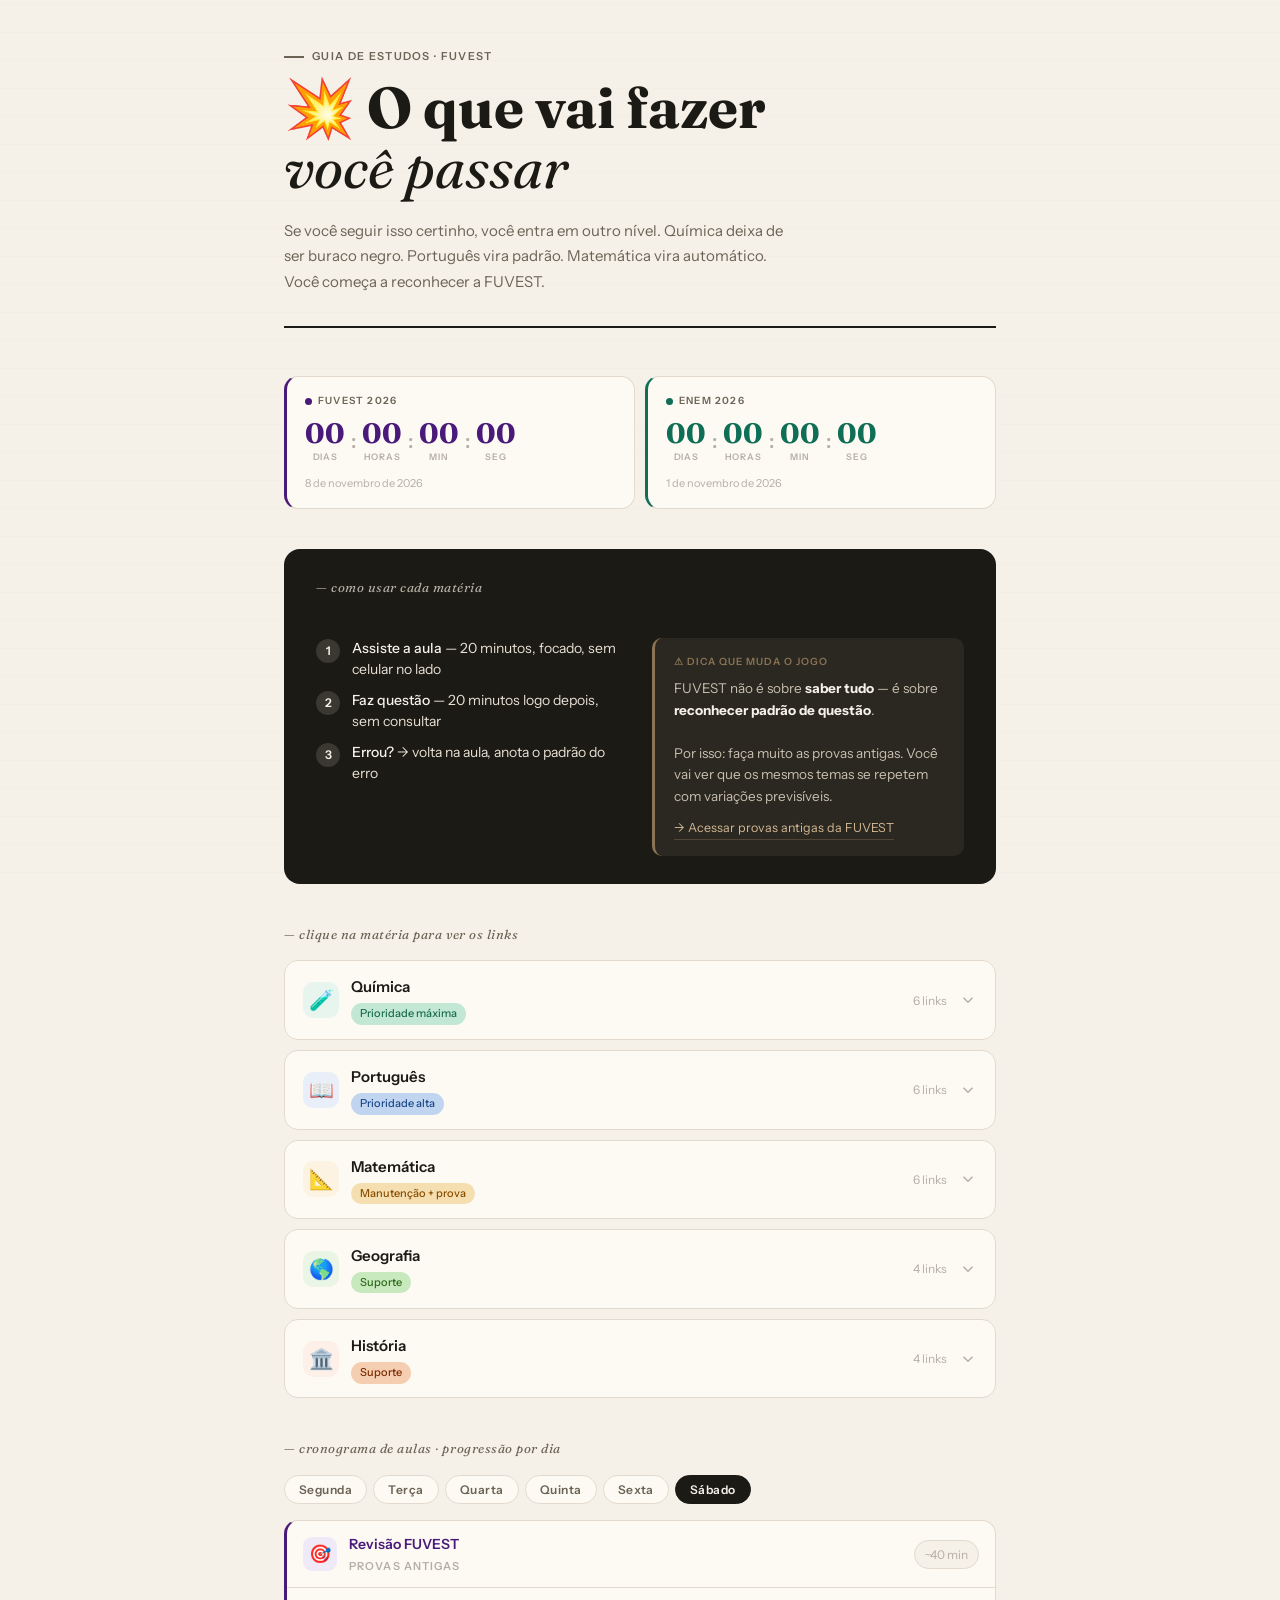
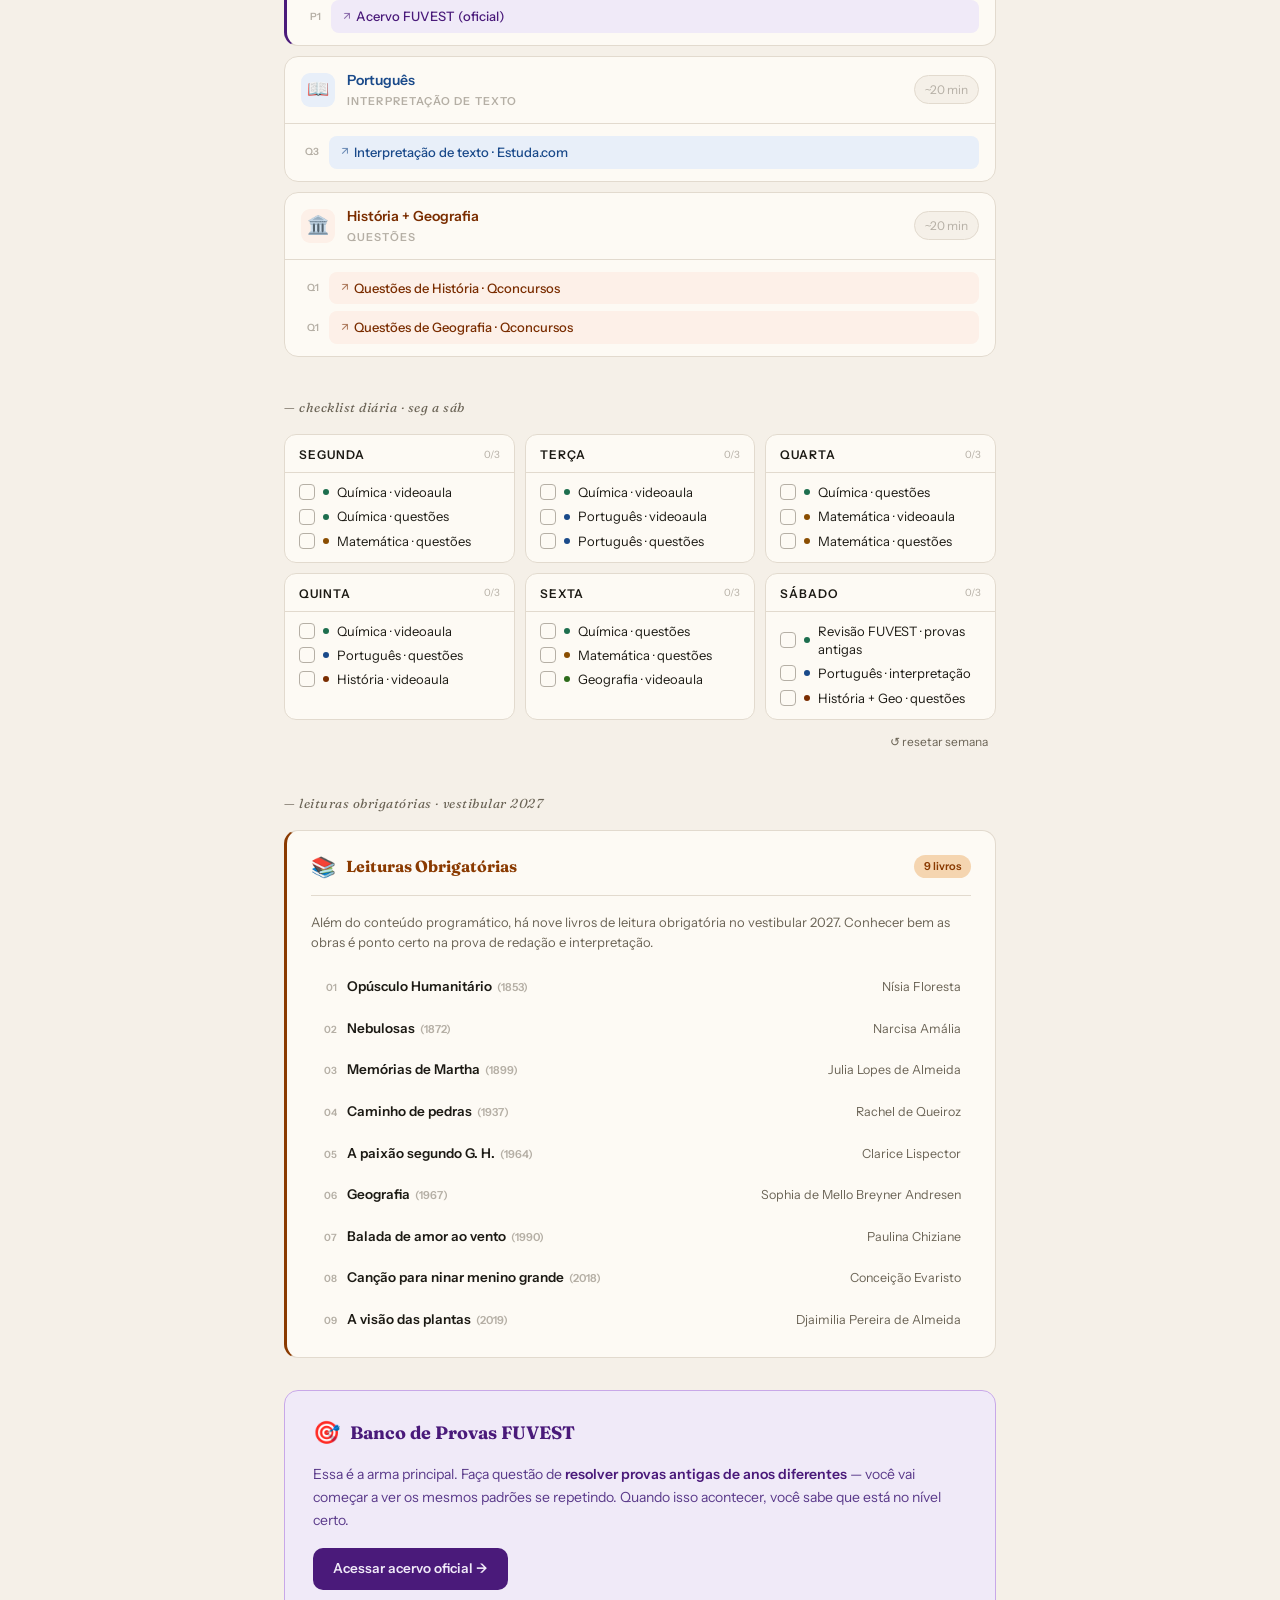
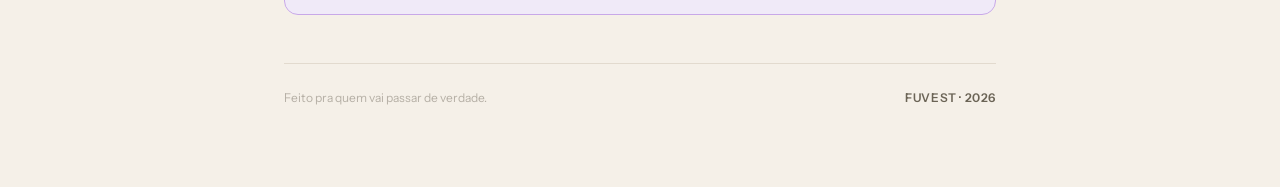
==== commit 0f27a781: "Funcionalidades: Adição de estilos de layout, funcionalidade de contagem regressiva, gerenciamento d" ====
--- a/index.html
+++ b/index.html
@@ -7,1024 +7,978 @@
 <link rel="preconnect" href="https://fonts.googleapis.com">
 <link href="https://fonts.googleapis.com/css2?family=Fraunces:ital,wght@0,400;0,700;1,400&family=Instrument+Sans:wght@400;500;600&display=swap" rel="stylesheet">
 <style>
-  *, *::before, *::after { box-sizing: border-box; margin: 0; padding: 0; }
-
-  :root {
-    --cream: #F5F0E8;
-    --ink: #1C1A14;
-    --ink-muted: #6B6456;
-    --ink-faint: #B5AFA5;
-    --paper: #FDFAF4;
-    --rule: #E2DACE;
-
-    --quimica: #1D6E4E;
-    --quimica-bg: #E8F5EE;
-    --quimica-pill: #C2E8D4;
-
-    --portugues: #1A4A8A;
-    --portugues-bg: #E8EFF9;
-    --portugues-pill: #C2D5F0;
-
-    --matematica: #8A4D00;
-    --matematica-bg: #FDF3E3;
-    --matematica-pill: #F5DFB0;
-
-    --geo: #2D6B1A;
-    --geo-bg: #EBF5E6;
-    --geo-pill: #C8E8BE;
-
-    --historia: #7A2D00;
-    --historia-bg: #FDF0E8;
-    --historia-pill: #F5CDB0;
-
-    --fuvest: #4A1A7A;
-    --fuvest-bg: #F0EAF8;
-  }
-
-  html { font-size: 16px; }
-  body {
-    background: var(--cream);
-    color: var(--ink);
-    font-family: 'Instrument Sans', sans-serif;
-    min-height: 100vh;
-    line-height: 1.6;
-  }
-
-  /* PAPER TEXTURE */
-  body::before {
-    content: '';
-    position: fixed;
-    inset: 0;
-    background-image:
-      repeating-linear-gradient(
-        0deg,
-        transparent,
-        transparent 27px,
-        #D8D2C822 28px
-      );
-    pointer-events: none;
-    z-index: 0;
-  }
-
-  .container {
-    max-width: 760px;
-    margin: 0 auto;
-    padding: 3rem 1.5rem 5rem;
-    position: relative;
-    z-index: 1;
-  }
-
-  /* HEADER */
-  .hero {
-    margin-bottom: 3rem;
-    padding-bottom: 2rem;
-    border-bottom: 2px solid var(--ink);
-  }
-
-  .hero-eyebrow {
-    font-family: 'Instrument Sans', sans-serif;
-    font-size: 11px;
-    font-weight: 600;
-    letter-spacing: 0.12em;
-    text-transform: uppercase;
-    color: var(--ink-muted);
-    margin-bottom: 0.75rem;
-    display: flex;
-    align-items: center;
-    gap: 8px;
-  }
-
-  .hero-eyebrow::before {
-    content: '';
-    display: inline-block;
-    width: 20px;
-    height: 2px;
-    background: var(--ink-muted);
-  }
-
-  .hero-title {
-    font-family: 'Fraunces', serif;
-    font-size: clamp(2.2rem, 6vw, 3.6rem);
-    font-weight: 700;
-    line-height: 1.05;
-    color: var(--ink);
-    margin-bottom: 1.2rem;
-  }
-
-  .hero-title em {
-    font-style: italic;
-    font-weight: 400;
-  }
-
-  .hero-desc {
-    font-size: 15px;
-    color: var(--ink-muted);
-    max-width: 500px;
-    line-height: 1.7;
-  }
-
-  /* CONTAGEM REGRESSIVA */
-  .countdown-row {
-    display: grid;
-    grid-template-columns: 1fr 1fr;
-    gap: 10px;
-    margin-bottom: 2.5rem;
-  }
-
-  @media (max-width: 480px) {
-    .countdown-row { grid-template-columns: 1fr; }
-  }
-
-  .countdown-card {
-    background: var(--paper);
-    border: 1px solid var(--rule);
-    border-radius: 14px;
-    padding: 16px 18px;
-    overflow: hidden;
-  }
-
-  .countdown-card.fuvest-cd { border-left: 3px solid var(--fuvest); }
-  .countdown-card.enem-cd   { border-left: 3px solid #0F6E56; }
-
-  .cd-label {
-    font-size: 10px;
-    font-weight: 600;
-    letter-spacing: 0.12em;
-    text-transform: uppercase;
-    color: var(--ink-muted);
-    margin-bottom: 10px;
-    display: flex;
-    align-items: center;
-    gap: 6px;
-  }
-
-  .cd-label-dot {
-    width: 7px;
-    height: 7px;
-    border-radius: 50%;
-  }
-
-  .fuvest-cd .cd-label-dot { background: var(--fuvest); }
-  .enem-cd   .cd-label-dot { background: #0F6E56; }
-
-  .cd-units {
-    display: flex;
-    gap: 6px;
-    align-items: flex-end;
-  }
-
-  .cd-unit { text-align: center; }
-
-  .cd-num {
-    font-family: 'Fraunces', serif;
-    font-size: 28px;
-    font-weight: 700;
-    line-height: 1;
-    display: block;
-    min-width: 36px;
-  }
-
-  .fuvest-cd .cd-num { color: var(--fuvest); }
-  .enem-cd   .cd-num { color: #0F6E56; }
-
-  .cd-unit-label {
-    font-size: 9px;
-    font-weight: 600;
-    letter-spacing: 0.08em;
-    text-transform: uppercase;
-    color: var(--ink-faint);
-    display: block;
-    margin-top: 3px;
-  }
-
-  .cd-sep {
-    font-family: 'Fraunces', serif;
-    font-size: 22px;
-    color: var(--ink-faint);
-    line-height: 1;
-    padding-bottom: 14px;
-  }
-
-  .cd-date {
-    font-size: 11px;
-    color: var(--ink-faint);
-    margin-top: 10px;
-  }
-
-  /* SEÇÃO: COMO USAR */
-  .como-usar {
-    background: var(--ink);
-    color: var(--cream);
-    border-radius: 16px;
-    padding: 1.75rem 2rem;
-    margin-bottom: 2.5rem;
-    display: grid;
-    grid-template-columns: 1fr 1fr;
-    gap: 1.5rem;
-  }
-
-  @media (max-width: 540px) {
-    .como-usar { grid-template-columns: 1fr; }
-  }
-
-  .como-usar-title {
-    font-family: 'Fraunces', serif;
-    font-size: 13px;
-    font-weight: 400;
-    font-style: italic;
-    color: #B5AFA5;
-    margin-bottom: 1rem;
-    letter-spacing: 0.04em;
-    grid-column: 1 / -1;
-  }
-
-  .steps {
-    display: flex;
-    flex-direction: column;
-    gap: 10px;
-  }
-
-  .step {
-    display: flex;
-    align-items: flex-start;
-    gap: 12px;
-  }
-
-  .step-num {
-    width: 24px;
-    height: 24px;
-    border-radius: 50%;
-    background: #3A3830;
-    color: #F5F0E8;
-    font-size: 12px;
-    font-weight: 600;
-    display: flex;
-    align-items: center;
-    justify-content: center;
-    flex-shrink: 0;
-    margin-top: 1px;
-  }
-
-  .step-text {
-    font-size: 14px;
-    color: #E8E0D4;
-    line-height: 1.5;
-  }
-
-  .step-text strong {
-    color: #F5F0E8;
-    font-weight: 500;
-  }
-
-  .dica-box {
-    background: #2A2820;
-    border-radius: 10px;
-    padding: 1rem 1.2rem;
-    border-left: 3px solid #8B7355;
-  }
-
-  .dica-label {
-    font-size: 10px;
-    font-weight: 600;
-    letter-spacing: 0.1em;
-    text-transform: uppercase;
-    color: #8B7355;
-    margin-bottom: 8px;
-  }
-
-  .dica-text {
-    font-size: 13.5px;
-    color: #C8BFB0;
-    line-height: 1.6;
-  }
-
-  .dica-text strong {
-    color: #F5F0E8;
-  }
-
-  .dica-link {
-    display: inline-flex;
-    align-items: center;
-    gap: 4px;
-    margin-top: 10px;
-    font-size: 12.5px;
-    color: #D4B896;
-    text-decoration: none;
-    border-bottom: 1px solid #8B735566;
-    padding-bottom: 1px;
-    transition: color 0.15s;
-  }
-
-  .dica-link:hover { color: #F5F0E8; }
-
-  /* MATÉRIAS */
-  .materias-title {
-    font-family: 'Fraunces', serif;
-    font-size: 13px;
-    font-style: italic;
-    color: var(--ink-muted);
-    margin-bottom: 1rem;
-    letter-spacing: 0.04em;
-  }
-
-  .materia-card {
-    background: var(--paper);
-    border: 1px solid var(--rule);
-    border-radius: 14px;
-    margin-bottom: 10px;
-    overflow: hidden;
-    transition: box-shadow 0.2s;
-  }
-
-  .materia-card:hover {
-    box-shadow: 0 2px 16px rgba(28,26,20,0.07);
-  }
-
-  .materia-header {
-    display: flex;
-    align-items: center;
-    gap: 12px;
-    padding: 14px 18px;
-    cursor: pointer;
-    user-select: none;
-    transition: background 0.15s;
-  }
-
-  .materia-header:hover { background: var(--cream); }
-
-  .m-dot {
-    width: 10px;
-    height: 10px;
-    border-radius: 50%;
-    flex-shrink: 0;
-  }
-
-  .m-icon {
-    font-size: 20px;
-    width: 36px;
-    height: 36px;
-    border-radius: 10px;
-    display: flex;
-    align-items: center;
-    justify-content: center;
-    flex-shrink: 0;
-  }
-
-  .m-info { flex: 1; }
-
-  .m-name {
-    font-weight: 600;
-    font-size: 15px;
-    color: var(--ink);
-    display: block;
-  }
-
-  .m-badge {
-    display: inline-block;
-    font-size: 11px;
-    font-weight: 500;
-    padding: 2px 9px;
-    border-radius: 20px;
-    margin-top: 3px;
-  }
-
-  .m-count {
-    font-size: 12px;
-    color: var(--ink-faint);
-    white-space: nowrap;
-  }
-
-  .m-chevron {
-    width: 18px;
-    height: 18px;
-    color: var(--ink-faint);
-    transition: transform 0.25s ease;
-    flex-shrink: 0;
-  }
-
-  .materia-card.open .m-chevron { transform: rotate(180deg); }
-
-  .materia-body {
-    display: none;
-    padding: 0 18px 16px;
-    border-top: 1px solid var(--rule);
-  }
-
-  .materia-card.open .materia-body { display: block; }
-
-  .section-row {
-    display: grid;
-    grid-template-columns: 1fr 1fr;
-    gap: 1rem;
-    padding-top: 14px;
-  }
-
-  @media (max-width: 500px) {
-    .section-row { grid-template-columns: 1fr; }
-  }
-
-  .col-label {
-    font-size: 10.5px;
-    font-weight: 600;
-    text-transform: uppercase;
-    letter-spacing: 0.1em;
-    color: var(--ink-faint);
-    margin-bottom: 8px;
-  }
-
-  .link-list {
-    list-style: none;
-    display: flex;
-    flex-direction: column;
-    gap: 5px;
-  }
-
-  .link-list a {
-    display: inline-flex;
-    align-items: center;
-    gap: 5px;
-    font-size: 13px;
-    font-weight: 500;
-    text-decoration: none;
-    padding: 5px 11px;
-    border-radius: 8px;
-    transition: all 0.15s;
-    border: 1px solid transparent;
-  }
-
-  .link-list a:hover {
-    border-color: currentColor;
-    opacity: 0.8;
-  }
-
-  .link-list a .arr { font-size: 11px; opacity: 0.6; }
-
-  /* CORES POR MATÉRIA */
-  .q .m-icon { background: var(--quimica-bg); }
-  .q .m-dot { background: var(--quimica); }
-  .q .m-badge { background: var(--quimica-pill); color: var(--quimica); }
-  .q .link-list a { color: var(--quimica); background: var(--quimica-bg); }
-
-  .p .m-icon { background: var(--portugues-bg); }
-  .p .m-dot { background: var(--portugues); }
-  .p .m-badge { background: var(--portugues-pill); color: var(--portugues); }
-  .p .link-list a { color: var(--portugues); background: var(--portugues-bg); }
-
-  .m .m-icon { background: var(--matematica-bg); }
-  .m .m-dot { background: var(--matematica); }
-  .m .m-badge { background: var(--matematica-pill); color: var(--matematica); }
-  .m .link-list a { color: var(--matematica); background: var(--matematica-bg); }
-
-  .g .m-icon { background: var(--geo-bg); }
-  .g .m-dot { background: var(--geo); }
-  .g .m-badge { background: var(--geo-pill); color: var(--geo); }
-  .g .link-list a { color: var(--geo); background: var(--geo-bg); }
-
-  .h .m-icon { background: var(--historia-bg); }
-  .h .m-dot { background: var(--historia); }
-  .h .m-badge { background: var(--historia-pill); color: var(--historia); }
-  .h .link-list a { color: var(--historia); background: var(--historia-bg); }
-
-  /* FUVEST BANNER */
-  .fuvest-banner {
-    margin-top: 2rem;
-    background: var(--fuvest-bg);
-    border: 1px solid #C8A8E8;
-    border-radius: 14px;
-    padding: 1.5rem 1.75rem;
-  }
-
-  .fuvest-header {
-    display: flex;
-    align-items: center;
-    gap: 10px;
-    margin-bottom: 0.75rem;
-  }
-
-  .fuvest-icon {
-    font-size: 22px;
-  }
-
-  .fuvest-title {
-    font-family: 'Fraunces', serif;
-    font-size: 18px;
-    font-weight: 700;
-    color: var(--fuvest);
-  }
-
-  .fuvest-desc {
-    font-size: 14px;
-    color: #5A3A8A;
-    line-height: 1.65;
-    margin-bottom: 1rem;
-  }
-
-  .fuvest-desc strong { color: var(--fuvest); font-weight: 600; }
-
-  .fuvest-cta {
-    display: inline-flex;
-    align-items: center;
-    gap: 7px;
-    background: var(--fuvest);
-    color: #F0EAF8;
-    font-size: 13.5px;
-    font-weight: 600;
-    padding: 10px 20px;
-    border-radius: 10px;
-    text-decoration: none;
-    transition: opacity 0.15s;
-  }
-
-  .fuvest-cta:hover { opacity: 0.85; }
-
-  /* FOOTER */
-  .footer {
-    margin-top: 3rem;
-    padding-top: 1.5rem;
-    border-top: 1px solid var(--rule);
-    display: flex;
-    align-items: center;
-    justify-content: space-between;
-    flex-wrap: wrap;
-    gap: 8px;
-  }
-
-  .footer-text {
-    font-size: 12px;
-    color: var(--ink-faint);
-  }
-
-  .footer-tag {
-    font-size: 12px;
-    font-weight: 600;
-    color: var(--ink-muted);
-    letter-spacing: 0.05em;
-  }
-
-  /* CHECKLIST SEMANAL */
-  .checklist-section {
-    margin-top: 2.5rem;
-    margin-bottom: 2rem;
-  }
-
-  .checklist-section-title {
-    font-family: 'Fraunces', serif;
-    font-size: 13px;
-    font-style: italic;
-    color: var(--ink-muted);
-    margin-bottom: 1rem;
-    letter-spacing: 0.04em;
-  }
-
-  .week-grid {
-    display: grid;
-    grid-template-columns: repeat(3, 1fr);
-    gap: 10px;
-  }
-
-  @media (max-width: 540px) {
-    .week-grid { grid-template-columns: repeat(2, 1fr); }
-  }
-
-  .day-card {
-    background: var(--paper);
-    border: 1px solid var(--rule);
-    border-radius: 12px;
-    overflow: hidden;
-  }
-
-  .day-card.today {
-    border-color: var(--ink);
-    box-shadow: 0 0 0 2px var(--ink);
-  }
-
-  .day-header {
-    display: flex;
-    align-items: center;
-    justify-content: space-between;
-    padding: 10px 14px 8px;
-    border-bottom: 1px solid var(--rule);
-  }
-
-  .day-name {
-    font-size: 12px;
-    font-weight: 600;
-    letter-spacing: 0.08em;
-    text-transform: uppercase;
-    color: var(--ink);
-  }
-
-  .day-card.today .day-name {
-    color: var(--ink);
-  }
-
-  .today-badge {
-    display: none;
-    font-size: 10px;
-    font-weight: 600;
-    background: var(--ink);
-    color: var(--cream);
-    padding: 2px 7px;
-    border-radius: 20px;
-    letter-spacing: 0.05em;
-  }
-
-  .day-card.today .today-badge { display: inline-block; }
-
-  .day-progress {
-    font-size: 10px;
-    color: var(--ink-faint);
-  }
-
-  .day-card.today .day-progress { display: none; }
-
-  .day-tasks {
-    padding: 10px 14px 12px;
-    display: flex;
-    flex-direction: column;
-    gap: 6px;
-  }
-
-  .task-item {
-    display: flex;
-    align-items: center;
-    gap: 8px;
-    cursor: pointer;
-    user-select: none;
-  }
-
-  .task-check {
-    width: 16px;
-    height: 16px;
-    border-radius: 4px;
-    border: 1.5px solid var(--ink-faint);
-    flex-shrink: 0;
-    display: flex;
-    align-items: center;
-    justify-content: center;
-    transition: all 0.15s;
-    background: transparent;
-  }
-
-  .task-item.done .task-check {
-    background: var(--ink);
-    border-color: var(--ink);
-  }
-
-  .task-check-svg {
-    width: 9px;
-    height: 9px;
-    display: none;
-  }
-
-  .task-item.done .task-check-svg { display: block; }
-
-  .task-label {
-    font-size: 13px;
-    color: var(--ink);
-    line-height: 1.4;
-    transition: all 0.15s;
-  }
-
-  .task-item.done .task-label {
-    color: var(--ink-faint);
-    text-decoration: line-through;
-  }
-
-  .task-dot {
-    width: 6px;
-    height: 6px;
-    border-radius: 50%;
-    flex-shrink: 0;
-  }
-
-  .task-dot.q { background: var(--quimica); }
-  .task-dot.p { background: var(--portugues); }
-  .task-dot.m { background: var(--matematica); }
-  .task-dot.g { background: var(--geo); }
-  .task-dot.h { background: var(--historia); }
-
-  .reset-row {
-    display: flex;
-    justify-content: flex-end;
-    margin-top: 10px;
-  }
-
-  .reset-btn {
-    font-size: 12px;
-    color: var(--ink-muted);
-    background: none;
-    border: none;
-    cursor: pointer;
-    padding: 4px 8px;
-    border-radius: 6px;
-    transition: background 0.15s;
-    font-family: 'Instrument Sans', sans-serif;
-  }
-
-  .reset-btn:hover { background: var(--rule); }
-
-  /* ANIMATIONS */
-  @keyframes fadeUp {
-    from { opacity: 0; transform: translateY(12px); }
-    to { opacity: 1; transform: translateY(0); }
-  }
-
-  .hero { animation: fadeUp 0.5s ease both; }
-  .como-usar { animation: fadeUp 0.5s 0.1s ease both; }
-  .materia-card:nth-child(1) { animation: fadeUp 0.5s 0.15s ease both; }
-  .materia-card:nth-child(2) { animation: fadeUp 0.5s 0.2s ease both; }
-  .materia-card:nth-child(3) { animation: fadeUp 0.5s 0.25s ease both; }
-  .materia-card:nth-child(4) { animation: fadeUp 0.5s 0.3s ease both; }
-  .materia-card:nth-child(5) { animation: fadeUp 0.5s 0.35s ease both; }
-  .fuvest-banner { animation: fadeUp 0.5s 0.4s ease both; }
-
-  /* CRONOGRAMA */
-  .cronograma-section {
-    margin-top: 2.5rem;
-    margin-bottom: 2rem;
-  }
-
-  .cronograma-title {
-    font-family: 'Fraunces', serif;
-    font-size: 13px;
-    font-style: italic;
-    color: var(--ink-muted);
-    margin-bottom: 1rem;
-    letter-spacing: 0.04em;
-  }
-
-  .cronograma-tabs {
-    display: flex;
-    gap: 6px;
-    margin-bottom: 1rem;
-    flex-wrap: wrap;
-  }
-
-  .crono-tab {
-    font-family: 'Instrument Sans', sans-serif;
-    font-size: 12px;
-    font-weight: 600;
-    padding: 6px 14px;
-    border-radius: 20px;
-    border: 1.5px solid var(--rule);
-    background: var(--paper);
-    color: var(--ink-muted);
-    cursor: pointer;
-    transition: all 0.15s;
-    letter-spacing: 0.04em;
-  }
-
-  .crono-tab:hover { border-color: var(--ink-muted); color: var(--ink); }
-
-  .crono-tab.active {
-    background: var(--ink);
-    color: var(--cream);
-    border-color: var(--ink);
-  }
-
-  .crono-day { display: none; }
-  .crono-day.active { display: flex; flex-direction: column; gap: 10px; }
-
-  .crono-slot {
-    background: var(--paper);
-    border: 1px solid var(--rule);
-    border-radius: 14px;
-    overflow: hidden;
-  }
-
-  .crono-slot-header {
-    display: flex;
-    align-items: center;
-    gap: 12px;
-    padding: 12px 16px;
-    border-bottom: 1px solid var(--rule);
-  }
-
-  .crono-slot-icon {
-    font-size: 18px;
-    width: 34px;
-    height: 34px;
-    border-radius: 9px;
-    display: flex;
-    align-items: center;
-    justify-content: center;
-    flex-shrink: 0;
-  }
-
-  .crono-slot-info { flex: 1; }
-
-  .crono-slot-materia {
-    font-size: 14px;
-    font-weight: 600;
-    color: var(--ink);
-    display: block;
-  }
-
-  .crono-slot-tipo {
-    font-size: 11px;
-    font-weight: 600;
-    text-transform: uppercase;
-    letter-spacing: 0.1em;
-    color: var(--ink-faint);
-    margin-top: 2px;
-    display: block;
-  }
-
-  .crono-slot-tempo {
-    font-size: 12px;
-    color: var(--ink-faint);
-    white-space: nowrap;
-    background: var(--cream);
-    border: 1px solid var(--rule);
-    padding: 4px 10px;
-    border-radius: 20px;
-  }
-
-  .crono-slot-body {
-    padding: 12px 16px;
-    display: flex;
-    flex-direction: column;
-    gap: 7px;
-  }
-
-  .crono-aula-item {
-    display: flex;
-    align-items: center;
-    gap: 10px;
-  }
-
-  .crono-aula-num {
-    font-size: 10px;
-    font-weight: 600;
-    color: var(--ink-faint);
-    width: 18px;
-    text-align: right;
-    flex-shrink: 0;
-  }
-
-  .crono-aula-link {
-    display: inline-flex;
-    align-items: center;
-    gap: 5px;
-    font-size: 13px;
-    font-weight: 500;
-    text-decoration: none;
-    padding: 5px 11px;
-    border-radius: 8px;
-    border: 1px solid transparent;
-    transition: all 0.15s;
-    flex: 1;
-  }
-
-  .crono-aula-link:hover { border-color: currentColor; opacity: 0.8; }
-
-  .crono-aula-link.placeholder {
-    opacity: 0.45;
-    cursor: default;
-    font-style: italic;
-  }
-
-  .crono-aula-link.placeholder:hover { border-color: transparent; opacity: 0.45; }
-
-  .crono-aula-link .arr { font-size: 11px; opacity: 0.6; }
-
-  /* cores por matéria nos slots */
-  .crono-slot.sq .crono-slot-icon { background: var(--quimica-bg); }
-  .crono-slot.sq .crono-aula-link { color: var(--quimica); background: var(--quimica-bg); }
-  .crono-slot.sq .crono-slot-materia { color: var(--quimica); }
-
-  .crono-slot.sp .crono-slot-icon { background: var(--portugues-bg); }
-  .crono-slot.sp .crono-aula-link { color: var(--portugues); background: var(--portugues-bg); }
-  .crono-slot.sp .crono-slot-materia { color: var(--portugues); }
-
-  .crono-slot.sm .crono-slot-icon { background: var(--matematica-bg); }
-  .crono-slot.sm .crono-aula-link { color: var(--matematica); background: var(--matematica-bg); }
-  .crono-slot.sm .crono-slot-materia { color: var(--matematica); }
-
-  .crono-slot.sg .crono-slot-icon { background: var(--geo-bg); }
-  .crono-slot.sg .crono-aula-link { color: var(--geo); background: var(--geo-bg); }
-  .crono-slot.sg .crono-slot-materia { color: var(--geo); }
-
-  .crono-slot.sh .crono-slot-icon { background: var(--historia-bg); }
-  .crono-slot.sh .crono-aula-link { color: var(--historia); background: var(--historia-bg); }
-  .crono-slot.sh .crono-slot-materia { color: var(--historia); }
-
-  .crono-slot.sr { border-left: 3px solid var(--fuvest); }
-  .crono-slot.sr .crono-slot-icon { background: var(--fuvest-bg); }
-  .crono-slot.sr .crono-aula-link { color: var(--fuvest); background: var(--fuvest-bg); }
-  .crono-slot.sr .crono-slot-materia { color: var(--fuvest); }
+*, *::before, *::after { box-sizing: border-box; margin: 0; padding: 0; }
+
+:root {
+  --cream: #F5F0E8;
+  --ink: #1C1A14;
+  --ink-muted: #6B6456;
+  --ink-faint: #B5AFA5;
+  --paper: #FDFAF4;
+  --rule: #E2DACE;
+
+  --quimica: #1D6E4E;
+  --quimica-bg: #E8F5EE;
+  --quimica-pill: #C2E8D4;
+
+  --portugues: #1A4A8A;
+  --portugues-bg: #E8EFF9;
+  --portugues-pill: #C2D5F0;
+
+  --matematica: #8A4D00;
+  --matematica-bg: #FDF3E3;
+  --matematica-pill: #F5DFB0;
+
+  --geo: #2D6B1A;
+  --geo-bg: #EBF5E6;
+  --geo-pill: #C8E8BE;
+
+  --historia: #7A2D00;
+  --historia-bg: #FDF0E8;
+  --historia-pill: #F5CDB0;
+
+  --fuvest: #4A1A7A;
+  --fuvest-bg: #F0EAF8;
+
+  --leitura: #8A3A00;
+  --leitura-bg: #FDF3E8;
+  --leitura-pill: #F5D5B0;
+}
+
+html { font-size: 16px; }
+
+body {
+  background: var(--cream);
+  color: var(--ink);
+  font-family: 'Instrument Sans', sans-serif;
+  min-height: 100vh;
+  line-height: 1.6;
+}
+
+body::before {
+  content: '';
+  position: fixed;
+  inset: 0;
+  background-image: repeating-linear-gradient(
+    0deg,
+    transparent,
+    transparent 27px,
+    #D8D2C822 28px
+  );
+  pointer-events: none;
+  z-index: 0;
+}
+
+.container {
+  max-width: 760px;
+  margin: 0 auto;
+  padding: 3rem 1.5rem 5rem;
+  position: relative;
+  z-index: 1;
+}
+
+@keyframes fadeUp {
+  from { opacity: 0; transform: translateY(12px); }
+  to   { opacity: 1; transform: translateY(0); }
+}
+
+/* HERO */
+.hero {
+  margin-bottom: 3rem;
+  padding-bottom: 2rem;
+  border-bottom: 2px solid var(--ink);
+  animation: fadeUp 0.5s ease both;
+}
+
+.hero-eyebrow {
+  font-family: 'Instrument Sans', sans-serif;
+  font-size: 11px;
+  font-weight: 600;
+  letter-spacing: 0.12em;
+  text-transform: uppercase;
+  color: var(--ink-muted);
+  margin-bottom: 0.75rem;
+  display: flex;
+  align-items: center;
+  gap: 8px;
+}
+
+.hero-eyebrow::before {
+  content: '';
+  display: inline-block;
+  width: 20px;
+  height: 2px;
+  background: var(--ink-muted);
+}
+
+.hero-title {
+  font-family: 'Fraunces', serif;
+  font-size: clamp(2.2rem, 6vw, 3.6rem);
+  font-weight: 700;
+  line-height: 1.05;
+  color: var(--ink);
+  margin-bottom: 1.2rem;
+}
+
+.hero-title em {
+  font-style: italic;
+  font-weight: 400;
+}
+
+.hero-desc {
+  font-size: 15px;
+  color: var(--ink-muted);
+  max-width: 500px;
+  line-height: 1.7;
+}
+
+/* COUNTDOWN */
+.countdown-row {
+  display: grid;
+  grid-template-columns: 1fr 1fr;
+  gap: 10px;
+  margin-bottom: 2.5rem;
+}
+
+@media (max-width: 480px) {
+  .countdown-row { grid-template-columns: 1fr; }
+}
+
+.countdown-card {
+  background: var(--paper);
+  border: 1px solid var(--rule);
+  border-radius: 14px;
+  padding: 16px 18px;
+  overflow: hidden;
+}
+
+.countdown-card.fuvest-cd { border-left: 3px solid var(--fuvest); }
+.countdown-card.enem-cd   { border-left: 3px solid #0F6E56; }
+
+.cd-label {
+  font-size: 10px;
+  font-weight: 600;
+  letter-spacing: 0.12em;
+  text-transform: uppercase;
+  color: var(--ink-muted);
+  margin-bottom: 10px;
+  display: flex;
+  align-items: center;
+  gap: 6px;
+}
+
+.cd-label-dot {
+  width: 7px;
+  height: 7px;
+  border-radius: 50%;
+}
+
+.fuvest-cd .cd-label-dot { background: var(--fuvest); }
+.enem-cd   .cd-label-dot { background: #0F6E56; }
+
+.cd-units {
+  display: flex;
+  gap: 6px;
+  align-items: flex-end;
+}
+
+.cd-unit { text-align: center; }
+
+.cd-num {
+  font-family: 'Fraunces', serif;
+  font-size: 28px;
+  font-weight: 700;
+  line-height: 1;
+  display: block;
+  min-width: 36px;
+}
+
+.fuvest-cd .cd-num { color: var(--fuvest); }
+.enem-cd   .cd-num { color: #0F6E56; }
+
+.cd-unit-label {
+  font-size: 9px;
+  font-weight: 600;
+  letter-spacing: 0.08em;
+  text-transform: uppercase;
+  color: var(--ink-faint);
+  display: block;
+  margin-top: 3px;
+}
+
+.cd-sep {
+  font-family: 'Fraunces', serif;
+  font-size: 22px;
+  color: var(--ink-faint);
+  line-height: 1;
+  padding-bottom: 14px;
+}
+
+.cd-date {
+  font-size: 11px;
+  color: var(--ink-faint);
+  margin-top: 10px;
+}
+
+/* COMO USAR */
+.como-usar {
+  background: var(--ink);
+  color: var(--cream);
+  border-radius: 16px;
+  padding: 1.75rem 2rem;
+  margin-bottom: 2.5rem;
+  display: grid;
+  grid-template-columns: 1fr 1fr;
+  gap: 1.5rem;
+  animation: fadeUp 0.5s 0.1s ease both;
+}
+
+@media (max-width: 540px) {
+  .como-usar { grid-template-columns: 1fr; }
+}
+
+.como-usar-title {
+  font-family: 'Fraunces', serif;
+  font-size: 13px;
+  font-weight: 400;
+  font-style: italic;
+  color: #B5AFA5;
+  margin-bottom: 1rem;
+  letter-spacing: 0.04em;
+  grid-column: 1 / -1;
+}
+
+.steps { display: flex; flex-direction: column; gap: 10px; }
+
+.step { display: flex; align-items: flex-start; gap: 12px; }
+
+.step-num {
+  width: 24px;
+  height: 24px;
+  border-radius: 50%;
+  background: #3A3830;
+  color: #F5F0E8;
+  font-size: 12px;
+  font-weight: 600;
+  display: flex;
+  align-items: center;
+  justify-content: center;
+  flex-shrink: 0;
+  margin-top: 1px;
+}
+
+.step-text { font-size: 14px; color: #E8E0D4; line-height: 1.5; }
+.step-text strong { color: #F5F0E8; font-weight: 500; }
+
+.dica-box {
+  background: #2A2820;
+  border-radius: 10px;
+  padding: 1rem 1.2rem;
+  border-left: 3px solid #8B7355;
+}
+
+.dica-label {
+  font-size: 10px;
+  font-weight: 600;
+  letter-spacing: 0.1em;
+  text-transform: uppercase;
+  color: #8B7355;
+  margin-bottom: 8px;
+}
+
+.dica-text { font-size: 13.5px; color: #C8BFB0; line-height: 1.6; }
+.dica-text strong { color: #F5F0E8; }
+
+.dica-link {
+  display: inline-flex;
+  align-items: center;
+  gap: 4px;
+  margin-top: 10px;
+  font-size: 12.5px;
+  color: #D4B896;
+  text-decoration: none;
+  border-bottom: 1px solid #8B735566;
+  padding-bottom: 1px;
+  transition: color 0.15s;
+}
+
+.dica-link:hover { color: #F5F0E8; }
+
+/* FUVEST BANNER */
+.fuvest-banner {
+  margin-top: 2rem;
+  background: var(--fuvest-bg);
+  border: 1px solid #C8A8E8;
+  border-radius: 14px;
+  padding: 1.5rem 1.75rem;
+  animation: fadeUp 0.5s 0.4s ease both;
+}
+
+.fuvest-header {
+  display: flex;
+  align-items: center;
+  gap: 10px;
+  margin-bottom: 0.75rem;
+}
+
+.fuvest-icon { font-size: 22px; }
+
+.fuvest-title {
+  font-family: 'Fraunces', serif;
+  font-size: 18px;
+  font-weight: 700;
+  color: var(--fuvest);
+}
+
+.fuvest-desc { font-size: 14px; color: #5A3A8A; line-height: 1.65; margin-bottom: 1rem; }
+.fuvest-desc strong { color: var(--fuvest); font-weight: 600; }
+
+.fuvest-cta {
+  display: inline-flex;
+  align-items: center;
+  gap: 7px;
+  background: var(--fuvest);
+  color: #F0EAF8;
+  font-size: 13.5px;
+  font-weight: 600;
+  padding: 10px 20px;
+  border-radius: 10px;
+  text-decoration: none;
+  transition: opacity 0.15s;
+}
+
+.fuvest-cta:hover { opacity: 0.85; }
+
+/* FOOTER */
+.footer {
+  margin-top: 3rem;
+  padding-top: 1.5rem;
+  border-top: 1px solid var(--rule);
+  display: flex;
+  align-items: center;
+  justify-content: space-between;
+  flex-wrap: wrap;
+  gap: 8px;
+}
+
+.footer-text { font-size: 12px; color: var(--ink-faint); }
+
+.footer-tag {
+  font-size: 12px;
+  font-weight: 600;
+  color: var(--ink-muted);
+  letter-spacing: 0.05em;
+}
+
+/* MATÉRIAS */
+.materias-title {
+  font-family: 'Fraunces', serif;
+  font-size: 13px;
+  font-style: italic;
+  color: var(--ink-muted);
+  margin-bottom: 1rem;
+  letter-spacing: 0.04em;
+}
+
+.materia-card {
+  background: var(--paper);
+  border: 1px solid var(--rule);
+  border-radius: 14px;
+  margin-bottom: 10px;
+  overflow: hidden;
+  transition: box-shadow 0.2s;
+}
+
+.materia-card:hover { box-shadow: 0 2px 16px rgba(28,26,20,0.07); }
+
+.materia-card:nth-child(1) { animation: fadeUp 0.5s 0.15s ease both; }
+.materia-card:nth-child(2) { animation: fadeUp 0.5s 0.20s ease both; }
+.materia-card:nth-child(3) { animation: fadeUp 0.5s 0.25s ease both; }
+.materia-card:nth-child(4) { animation: fadeUp 0.5s 0.30s ease both; }
+.materia-card:nth-child(5) { animation: fadeUp 0.5s 0.35s ease both; }
+
+.materia-header {
+  display: flex;
+  align-items: center;
+  gap: 12px;
+  padding: 14px 18px;
+  cursor: pointer;
+  user-select: none;
+  transition: background 0.15s;
+}
+
+.materia-header:hover { background: var(--cream); }
+
+.m-icon {
+  font-size: 20px;
+  width: 36px;
+  height: 36px;
+  border-radius: 10px;
+  display: flex;
+  align-items: center;
+  justify-content: center;
+  flex-shrink: 0;
+}
+
+.m-info { flex: 1; }
+
+.m-name {
+  font-weight: 600;
+  font-size: 15px;
+  color: var(--ink);
+  display: block;
+}
+
+.m-badge {
+  display: inline-block;
+  font-size: 11px;
+  font-weight: 500;
+  padding: 2px 9px;
+  border-radius: 20px;
+  margin-top: 3px;
+}
+
+.m-count { font-size: 12px; color: var(--ink-faint); white-space: nowrap; }
+
+.m-chevron {
+  width: 18px;
+  height: 18px;
+  color: var(--ink-faint);
+  transition: transform 0.25s ease;
+  flex-shrink: 0;
+}
+
+.materia-card.open .m-chevron { transform: rotate(180deg); }
+
+.materia-body {
+  display: none;
+  padding: 0 18px 16px;
+  border-top: 1px solid var(--rule);
+}
+
+.materia-card.open .materia-body { display: block; }
+
+.section-row {
+  display: grid;
+  grid-template-columns: 1fr 1fr;
+  gap: 1rem;
+  padding-top: 14px;
+}
+
+@media (max-width: 500px) {
+  .section-row { grid-template-columns: 1fr; }
+}
+
+.col-label {
+  font-size: 10.5px;
+  font-weight: 600;
+  text-transform: uppercase;
+  letter-spacing: 0.1em;
+  color: var(--ink-faint);
+  margin-bottom: 8px;
+}
+
+.link-list {
+  list-style: none;
+  display: flex;
+  flex-direction: column;
+  gap: 5px;
+}
+
+.link-list a {
+  display: inline-flex;
+  align-items: center;
+  gap: 5px;
+  font-size: 13px;
+  font-weight: 500;
+  text-decoration: none;
+  padding: 5px 11px;
+  border-radius: 8px;
+  transition: all 0.15s;
+  border: 1px solid transparent;
+}
+
+.link-list a:hover { border-color: currentColor; opacity: 0.8; }
+.link-list a .arr { font-size: 11px; opacity: 0.6; }
+
+/* CORES POR MATÉRIA */
+.q .m-icon { background: var(--quimica-bg); }
+.q .m-badge { background: var(--quimica-pill); color: var(--quimica); }
+.q .link-list a { color: var(--quimica); background: var(--quimica-bg); }
+
+.p .m-icon { background: var(--portugues-bg); }
+.p .m-badge { background: var(--portugues-pill); color: var(--portugues); }
+.p .link-list a { color: var(--portugues); background: var(--portugues-bg); }
+
+.m .m-icon { background: var(--matematica-bg); }
+.m .m-badge { background: var(--matematica-pill); color: var(--matematica); }
+.m .link-list a { color: var(--matematica); background: var(--matematica-bg); }
+
+.g .m-icon { background: var(--geo-bg); }
+.g .m-badge { background: var(--geo-pill); color: var(--geo); }
+.g .link-list a { color: var(--geo); background: var(--geo-bg); }
+
+.h .m-icon { background: var(--historia-bg); }
+.h .m-badge { background: var(--historia-pill); color: var(--historia); }
+.h .link-list a { color: var(--historia); background: var(--historia-bg); }
+
+/* CRONOGRAMA */
+.cronograma-section { margin-top: 2.5rem; margin-bottom: 2rem; }
+
+.cronograma-title {
+  font-family: 'Fraunces', serif;
+  font-size: 13px;
+  font-style: italic;
+  color: var(--ink-muted);
+  margin-bottom: 1rem;
+  letter-spacing: 0.04em;
+}
+
+.cronograma-tabs {
+  display: flex;
+  gap: 6px;
+  margin-bottom: 1rem;
+  flex-wrap: wrap;
+}
+
+.crono-tab {
+  font-family: 'Instrument Sans', sans-serif;
+  font-size: 12px;
+  font-weight: 600;
+  padding: 6px 14px;
+  border-radius: 20px;
+  border: 1.5px solid var(--rule);
+  background: var(--paper);
+  color: var(--ink-muted);
+  cursor: pointer;
+  transition: all 0.15s;
+  letter-spacing: 0.04em;
+}
+
+.crono-tab:hover { border-color: var(--ink-muted); color: var(--ink); }
+.crono-tab.active { background: var(--ink); color: var(--cream); border-color: var(--ink); }
+
+.crono-day { display: none; }
+.crono-day.active { display: flex; flex-direction: column; gap: 10px; }
+
+.crono-slot {
+  background: var(--paper);
+  border: 1px solid var(--rule);
+  border-radius: 14px;
+  overflow: hidden;
+}
+
+.crono-slot-header {
+  display: flex;
+  align-items: center;
+  gap: 12px;
+  padding: 12px 16px;
+  border-bottom: 1px solid var(--rule);
+}
+
+.crono-slot-icon {
+  font-size: 18px;
+  width: 34px;
+  height: 34px;
+  border-radius: 9px;
+  display: flex;
+  align-items: center;
+  justify-content: center;
+  flex-shrink: 0;
+}
+
+.crono-slot-info { flex: 1; }
+
+.crono-slot-materia {
+  font-size: 14px;
+  font-weight: 600;
+  display: block;
+}
+
+.crono-slot-tipo {
+  font-size: 11px;
+  font-weight: 600;
+  text-transform: uppercase;
+  letter-spacing: 0.1em;
+  color: var(--ink-faint);
+  margin-top: 2px;
+  display: block;
+}
+
+.crono-slot-tempo {
+  font-size: 12px;
+  color: var(--ink-faint);
+  white-space: nowrap;
+  background: var(--cream);
+  border: 1px solid var(--rule);
+  padding: 4px 10px;
+  border-radius: 20px;
+}
+
+.crono-slot-body {
+  padding: 12px 16px;
+  display: flex;
+  flex-direction: column;
+  gap: 7px;
+}
+
+.crono-aula-item {
+  display: flex;
+  align-items: center;
+  gap: 10px;
+}
+
+.crono-aula-num {
+  font-size: 10px;
+  font-weight: 600;
+  color: var(--ink-faint);
+  width: 18px;
+  text-align: right;
+  flex-shrink: 0;
+}
+
+.crono-aula-link {
+  display: inline-flex;
+  align-items: center;
+  gap: 5px;
+  font-size: 13px;
+  font-weight: 500;
+  text-decoration: none;
+  padding: 5px 11px;
+  border-radius: 8px;
+  border: 1px solid transparent;
+  transition: all 0.15s;
+  flex: 1;
+}
+
+.crono-aula-link:hover { border-color: currentColor; opacity: 0.8; }
+
+.crono-aula-link.placeholder {
+  opacity: 0.45;
+  cursor: default;
+  font-style: italic;
+}
+
+.crono-aula-link.placeholder:hover { border-color: transparent; opacity: 0.45; }
+.crono-aula-link .arr { font-size: 11px; opacity: 0.6; }
+
+/* cores crono */
+.crono-slot.sq .crono-slot-icon { background: var(--quimica-bg); }
+.crono-slot.sq .crono-aula-link { color: var(--quimica); background: var(--quimica-bg); }
+.crono-slot.sq .crono-slot-materia { color: var(--quimica); }
+
+.crono-slot.sp .crono-slot-icon { background: var(--portugues-bg); }
+.crono-slot.sp .crono-aula-link { color: var(--portugues); background: var(--portugues-bg); }
+.crono-slot.sp .crono-slot-materia { color: var(--portugues); }
+
+.crono-slot.sm .crono-slot-icon { background: var(--matematica-bg); }
+.crono-slot.sm .crono-aula-link { color: var(--matematica); background: var(--matematica-bg); }
+.crono-slot.sm .crono-slot-materia { color: var(--matematica); }
+
+.crono-slot.sg .crono-slot-icon { background: var(--geo-bg); }
+.crono-slot.sg .crono-aula-link { color: var(--geo); background: var(--geo-bg); }
+.crono-slot.sg .crono-slot-materia { color: var(--geo); }
+
+.crono-slot.sh .crono-slot-icon { background: var(--historia-bg); }
+.crono-slot.sh .crono-aula-link { color: var(--historia); background: var(--historia-bg); }
+.crono-slot.sh .crono-slot-materia { color: var(--historia); }
+
+.crono-slot.sr { border-left: 3px solid var(--fuvest); }
+.crono-slot.sr .crono-slot-icon { background: var(--fuvest-bg); }
+.crono-slot.sr .crono-aula-link { color: var(--fuvest); background: var(--fuvest-bg); }
+.crono-slot.sr .crono-slot-materia { color: var(--fuvest); }
+
+/* CHECKLIST */
+.checklist-section { margin-top: 2.5rem; margin-bottom: 2rem; }
+
+.checklist-section-title {
+  font-family: 'Fraunces', serif;
+  font-size: 13px;
+  font-style: italic;
+  color: var(--ink-muted);
+  margin-bottom: 1rem;
+  letter-spacing: 0.04em;
+}
+
+.week-grid {
+  display: grid;
+  grid-template-columns: repeat(3, 1fr);
+  gap: 10px;
+}
+
+@media (max-width: 540px) {
+  .week-grid { grid-template-columns: repeat(2, 1fr); }
+}
+
+.day-card {
+  background: var(--paper);
+  border: 1px solid var(--rule);
+  border-radius: 12px;
+  overflow: hidden;
+}
+
+.day-card.today {
+  border-color: var(--ink);
+  box-shadow: 0 0 0 2px var(--ink);
+}
+
+.day-header {
+  display: flex;
+  align-items: center;
+  justify-content: space-between;
+  padding: 10px 14px 8px;
+  border-bottom: 1px solid var(--rule);
+}
+
+.day-name {
+  font-size: 12px;
+  font-weight: 600;
+  letter-spacing: 0.08em;
+  text-transform: uppercase;
+  color: var(--ink);
+}
+
+.today-badge {
+  display: none;
+  font-size: 10px;
+  font-weight: 600;
+  background: var(--ink);
+  color: var(--cream);
+  padding: 2px 7px;
+  border-radius: 20px;
+  letter-spacing: 0.05em;
+}
+
+.day-card.today .today-badge { display: inline-block; }
+
+.day-progress { font-size: 10px; color: var(--ink-faint); }
+.day-card.today .day-progress { display: none; }
+
+.day-tasks {
+  padding: 10px 14px 12px;
+  display: flex;
+  flex-direction: column;
+  gap: 6px;
+}
+
+.task-item {
+  display: flex;
+  align-items: center;
+  gap: 8px;
+  cursor: pointer;
+  user-select: none;
+}
+
+.task-check {
+  width: 16px;
+  height: 16px;
+  border-radius: 4px;
+  border: 1.5px solid var(--ink-faint);
+  flex-shrink: 0;
+  display: flex;
+  align-items: center;
+  justify-content: center;
+  transition: all 0.15s;
+  background: transparent;
+}
+
+.task-item.done .task-check { background: var(--ink); border-color: var(--ink); }
+
+.task-check-svg { width: 9px; height: 9px; display: none; }
+.task-item.done .task-check-svg { display: block; }
+
+.task-label { font-size: 13px; color: var(--ink); line-height: 1.4; transition: all 0.15s; }
+.task-item.done .task-label { color: var(--ink-faint); text-decoration: line-through; }
+
+.task-dot { width: 6px; height: 6px; border-radius: 50%; flex-shrink: 0; }
+.task-dot.q { background: var(--quimica); }
+.task-dot.p { background: var(--portugues); }
+.task-dot.m { background: var(--matematica); }
+.task-dot.g { background: var(--geo); }
+.task-dot.h { background: var(--historia); }
+
+.reset-row { display: flex; justify-content: flex-end; margin-top: 10px; }
+
+.reset-btn {
+  font-size: 12px;
+  color: var(--ink-muted);
+  background: none;
+  border: none;
+  cursor: pointer;
+  padding: 4px 8px;
+  border-radius: 6px;
+  transition: background 0.15s;
+  font-family: 'Instrument Sans', sans-serif;
+}
+
+.reset-btn:hover { background: var(--rule); }
+
+/* LEITURAS OBRIGATÓRIAS */
+.leituras-section { margin-top: 2.5rem; margin-bottom: 2rem; }
+
+.leituras-title {
+  font-family: 'Fraunces', serif;
+  font-size: 13px;
+  font-style: italic;
+  color: var(--ink-muted);
+  margin-bottom: 1rem;
+  letter-spacing: 0.04em;
+}
+
+.leituras-card {
+  background: var(--paper);
+  border: 1px solid var(--rule);
+  border-left: 3px solid var(--leitura);
+  border-radius: 14px;
+  padding: 1.25rem 1.5rem;
+}
+
+.leituras-header {
+  display: flex;
+  align-items: center;
+  gap: 10px;
+  margin-bottom: 1rem;
+  padding-bottom: 0.75rem;
+  border-bottom: 1px solid var(--rule);
+}
+
+.leituras-icon { font-size: 20px; }
+
+.leituras-heading {
+  font-family: 'Fraunces', serif;
+  font-size: 16px;
+  font-weight: 700;
+  color: var(--leitura);
+}
+
+.leituras-badge {
+  margin-left: auto;
+  font-size: 11px;
+  font-weight: 600;
+  padding: 3px 10px;
+  border-radius: 20px;
+  background: var(--leitura-pill);
+  color: var(--leitura);
+}
+
+.leituras-desc {
+  font-size: 13px;
+  color: var(--ink-muted);
+  margin-bottom: 1rem;
+  line-height: 1.6;
+}
+
+.livro-list {
+  list-style: none;
+  display: flex;
+  flex-direction: column;
+  gap: 6px;
+}
+
+.livro-item {
+  display: flex;
+  align-items: baseline;
+  gap: 10px;
+  padding: 7px 10px;
+  border-radius: 9px;
+  transition: background 0.15s;
+}
+
+.livro-item:hover { background: var(--leitura-bg); }
+
+.livro-num {
+  font-size: 10px;
+  font-weight: 600;
+  color: var(--ink-faint);
+  width: 16px;
+  text-align: right;
+  flex-shrink: 0;
+}
+
+.livro-titulo {
+  font-size: 13.5px;
+  font-weight: 600;
+  color: var(--ink);
+}
+
+.livro-ano {
+  font-size: 11px;
+  color: var(--ink-faint);
+  margin-left: 2px;
+}
+
+.livro-autor {
+  font-size: 12.5px;
+  color: var(--ink-muted);
+  margin-left: auto;
+  white-space: nowrap;
+}
+
+@media (max-width: 560px) {
+  .livro-autor { display: none; }
+}
+
 </style>
 </head>
 <body>
 <div class="container">
 
-  <!-- HERO -->
   <header class="hero">
     <p class="hero-eyebrow">Guia de estudos · FUVEST</p>
     <h1 class="hero-title">💥 O que vai fazer<br><em>você passar</em></h1>
     <p class="hero-desc">Se você seguir isso certinho, você entra em outro nível. Química deixa de ser buraco negro. Português vira padrão. Matemática vira automático. Você começa a reconhecer a FUVEST.</p>
   </header>
 
-  <!-- CONTAGEM REGRESSIVA -->
   <div class="countdown-row">
     <div class="countdown-card fuvest-cd">
       <div class="cd-label"><span class="cd-label-dot"></span> FUVEST 2026</div>
       <div class="cd-units">
-        <div class="cd-unit">
-          <span class="cd-num" id="fv-days">--</span>
-          <span class="cd-unit-label">dias</span>
-        </div>
+        <div class="cd-unit"><span class="cd-num" id="fv-days">--</span><span class="cd-unit-label">dias</span></div>
         <span class="cd-sep">:</span>
-        <div class="cd-unit">
-          <span class="cd-num" id="fv-hours">--</span>
-          <span class="cd-unit-label">horas</span>
-        </div>
+        <div class="cd-unit"><span class="cd-num" id="fv-hours">--</span><span class="cd-unit-label">horas</span></div>
         <span class="cd-sep">:</span>
-        <div class="cd-unit">
-          <span class="cd-num" id="fv-mins">--</span>
-          <span class="cd-unit-label">min</span>
-        </div>
+        <div class="cd-unit"><span class="cd-num" id="fv-mins">--</span><span class="cd-unit-label">min</span></div>
         <span class="cd-sep">:</span>
-        <div class="cd-unit">
-          <span class="cd-num" id="fv-secs">--</span>
-          <span class="cd-unit-label">seg</span>
-        </div>
+        <div class="cd-unit"><span class="cd-num" id="fv-secs">--</span><span class="cd-unit-label">seg</span></div>
       </div>
       <p class="cd-date">8 de novembro de 2026</p>
     </div>
-
     <div class="countdown-card enem-cd">
       <div class="cd-label"><span class="cd-label-dot"></span> ENEM 2026</div>
       <div class="cd-units">
-        <div class="cd-unit">
-          <span class="cd-num" id="en-days">--</span>
-          <span class="cd-unit-label">dias</span>
-        </div>
+        <div class="cd-unit"><span class="cd-num" id="en-days">--</span><span class="cd-unit-label">dias</span></div>
         <span class="cd-sep">:</span>
-        <div class="cd-unit">
-          <span class="cd-num" id="en-hours">--</span>
-          <span class="cd-unit-label">horas</span>
-        </div>
+        <div class="cd-unit"><span class="cd-num" id="en-hours">--</span><span class="cd-unit-label">horas</span></div>
         <span class="cd-sep">:</span>
-        <div class="cd-unit">
-          <span class="cd-num" id="en-mins">--</span>
-          <span class="cd-unit-label">min</span>
-        </div>
+        <div class="cd-unit"><span class="cd-num" id="en-mins">--</span><span class="cd-unit-label">min</span></div>
         <span class="cd-sep">:</span>
-        <div class="cd-unit">
-          <span class="cd-num" id="en-secs">--</span>
-          <span class="cd-unit-label">seg</span>
-        </div>
+        <div class="cd-unit"><span class="cd-num" id="en-secs">--</span><span class="cd-unit-label">seg</span></div>
       </div>
       <p class="cd-date">1 de novembro de 2026</p>
     </div>
   </div>
 
-  <!-- COMO USAR -->
   <div class="como-usar">
     <p class="como-usar-title">— como usar cada matéria</p>
-
     <div class="steps">
-      <div class="step">
-        <div class="step-num">1</div>
-        <div class="step-text"><strong>Assiste a aula</strong> — 20 minutos, focado, sem celular no lado</div>
-      </div>
-      <div class="step">
-        <div class="step-num">2</div>
-        <div class="step-text"><strong>Faz questão</strong> — 20 minutos logo depois, sem consultar</div>
-      </div>
-      <div class="step">
-        <div class="step-num">3</div>
-        <div class="step-text"><strong>Errou?</strong> → volta na aula, anota o padrão do erro</div>
-      </div>
+      <div class="step"><div class="step-num">1</div><div class="step-text"><strong>Assiste a aula</strong> — 20 minutos, focado, sem celular no lado</div></div>
+      <div class="step"><div class="step-num">2</div><div class="step-text"><strong>Faz questão</strong> — 20 minutos logo depois, sem consultar</div></div>
+      <div class="step"><div class="step-num">3</div><div class="step-text"><strong>Errou?</strong> → volta na aula, anota o padrão do erro</div></div>
     </div>
-
     <div class="dica-box">
       <p class="dica-label">⚠ dica que muda o jogo</p>
-      <p class="dica-text">
-        FUVEST não é sobre <strong>saber tudo</strong> — é sobre <strong>reconhecer padrão de questão</strong>.<br><br>
-        Por isso: faça muito as provas antigas. Você vai ver que os mesmos temas se repetem com variações previsíveis.
-      </p>
-      <a class="dica-link" href="https://vestibulares.fuvest.br/provas" target="_blank">
-        → Acessar provas antigas da FUVEST
-      </a>
+      <p class="dica-text">FUVEST não é sobre <strong>saber tudo</strong> — é sobre <strong>reconhecer padrão de questão</strong>.<br><br>Por isso: faça muito as provas antigas. Você vai ver que os mesmos temas se repetem com variações previsíveis.</p>
+      <a class="dica-link" href="https://acervo.fuvest.br/" target="_blank">→ Acessar provas antigas da FUVEST</a>
     </div>
   </div>
 
-  <!-- MATÉRIAS -->
   <p class="materias-title">— clique na matéria para ver os links</p>
-
   <div class="materias-list">
 
-    <!-- QUÍMICA -->
     <div class="materia-card q" onclick="toggle(this)">
       <div class="materia-header">
         <div class="m-icon">🧪</div>
-        <div class="m-info">
-          <span class="m-name">Química</span>
-          <span class="m-badge">Prioridade máxima</span>
-        </div>
+        <div class="m-info"><span class="m-name">Química</span><span class="m-badge">Prioridade máxima</span></div>
         <span class="m-count">6 links</span>
         <svg class="m-chevron" viewBox="0 0 24 24" fill="none" stroke="currentColor" stroke-width="2"><polyline points="6 9 12 15 18 9"/></svg>
       </div>
@@ -1033,31 +987,27 @@
           <div class="section-col">
             <p class="col-label">🎥 Videoaulas</p>
             <ul class="link-list">
-              <li><a href="https://www.youtube.com/@quimicadomonstro" target="_blank"><span class="arr">↗</span> Química do Monstro</a></li>
-              <li><a href="https://www.youtube.com/@ProfessorMichel" target="_blank"><span class="arr">↗</span> Professor Michel</a></li>
-              <li><a href="https://www.youtube.com/@MeSalva" target="_blank"><span class="arr">↗</span> Me Salva</a></li>
+              <li><a href="https://www.youtube.com/@quimicadomonstro/videos" target="_blank"><span class="arr">↗</span> Química do Monstro</a></li>
+              <li><a href="https://www.youtube.com/@ProfessorMichel/videos" target="_blank"><span class="arr">↗</span> Professor Michel</a></li>
+              <li><a href="https://www.youtube.com/@MeSalva/videos" target="_blank"><span class="arr">↗</span> Me Salva</a></li>
             </ul>
           </div>
           <div class="section-col">
             <p class="col-label">📝 Questões</p>
             <ul class="link-list">
-              <li><a href="https://www.estuda.com/questoes/?categoria=quimica" target="_blank"><span class="arr">↗</span> Estuda.com</a></li>
+              <li><a href="https://app.estuda.com/questoes_categorias/?onboarding=questoes" target="_blank"><span class="arr">↗</span> Estuda.com</a></li>
               <li><a href="https://www.qconcursos.com/questoes-de-vestibular/disciplinas/quimica" target="_blank"><span class="arr">↗</span> Qconcursos</a></li>
-              <li><a href="https://vestibulares.fuvest.br/provas" target="_blank"><span class="arr">↗</span> Provas FUVEST</a></li>
+              <li><a href="https://acervo.fuvest.br/" target="_blank"><span class="arr">↗</span> Acervo FUVEST</a></li>
             </ul>
           </div>
         </div>
       </div>
     </div>
 
-    <!-- PORTUGUÊS -->
     <div class="materia-card p" onclick="toggle(this)">
       <div class="materia-header">
         <div class="m-icon">📖</div>
-        <div class="m-info">
-          <span class="m-name">Português</span>
-          <span class="m-badge">Prioridade alta</span>
-        </div>
+        <div class="m-info"><span class="m-name">Português</span><span class="m-badge">Prioridade alta</span></div>
         <span class="m-count">6 links</span>
         <svg class="m-chevron" viewBox="0 0 24 24" fill="none" stroke="currentColor" stroke-width="2"><polyline points="6 9 12 15 18 9"/></svg>
       </div>
@@ -1066,31 +1016,27 @@
           <div class="section-col">
             <p class="col-label">🎥 Videoaulas</p>
             <ul class="link-list">
-              <li><a href="https://www.youtube.com/@noslen" target="_blank"><span class="arr">↗</span> Noslen</a></li>
-              <li><a href="https://www.youtube.com/@portuguescomleticia" target="_blank"><span class="arr">↗</span> Português c/ Letícia</a></li>
-              <li><a href="https://www.youtube.com/@MeSalva" target="_blank"><span class="arr">↗</span> Me Salva</a></li>
+              <li><a href="https://www.youtube.com/@noslen/videos" target="_blank"><span class="arr">↗</span> Noslen</a></li>
+              <li><a href="https://www.youtube.com/@portuguescomleticia/videos" target="_blank"><span class="arr">↗</span> Português c/ Letícia</a></li>
+              <li><a href="https://www.youtube.com/@MeSalva/videos" target="_blank"><span class="arr">↗</span> Me Salva</a></li>
             </ul>
           </div>
           <div class="section-col">
             <p class="col-label">📝 Questões</p>
             <ul class="link-list">
+              <li><a href="https://app.estuda.com/questoes_categorias/?onboarding=questoes" target="_blank"><span class="arr">↗</span> Estuda.com</a></li>
               <li><a href="https://www.qconcursos.com/questoes-de-vestibular/disciplinas/letras-portugues" target="_blank"><span class="arr">↗</span> Qconcursos</a></li>
-              <li><a href="https://www.estuda.com/questoes/?categoria=portugues" target="_blank"><span class="arr">↗</span> Estuda.com</a></li>
-              <li><a href="https://vestibulares.fuvest.br/provas" target="_blank"><span class="arr">↗</span> Provas FUVEST</a></li>
+              <li><a href="https://acervo.fuvest.br/" target="_blank"><span class="arr">↗</span> Acervo FUVEST</a></li>
             </ul>
           </div>
         </div>
       </div>
     </div>
 
-    <!-- MATEMÁTICA -->
     <div class="materia-card m" onclick="toggle(this)">
       <div class="materia-header">
         <div class="m-icon">📐</div>
-        <div class="m-info">
-          <span class="m-name">Matemática</span>
-          <span class="m-badge">Manutenção + prova</span>
-        </div>
+        <div class="m-info"><span class="m-name">Matemática</span><span class="m-badge">Manutenção + prova</span></div>
         <span class="m-count">6 links</span>
         <svg class="m-chevron" viewBox="0 0 24 24" fill="none" stroke="currentColor" stroke-width="2"><polyline points="6 9 12 15 18 9"/></svg>
       </div>
@@ -1099,31 +1045,27 @@
           <div class="section-col">
             <p class="col-label">🎥 Videoaulas</p>
             <ul class="link-list">
-              <li><a href="https://www.youtube.com/@professorferretto" target="_blank"><span class="arr">↗</span> Professor Ferretto</a></li>
-              <li><a href="https://www.youtube.com/@matematicaemexercicios" target="_blank"><span class="arr">↗</span> Matemática em Exercícios</a></li>
-              <li><a href="https://www.youtube.com/@MeSalva" target="_blank"><span class="arr">↗</span> Me Salva</a></li>
+              <li><a href="https://www.youtube.com/@professorferretto/videos" target="_blank"><span class="arr">↗</span> Professor Ferretto</a></li>
+              <li><a href="https://www.youtube.com/@matematicaemexercicios/videos" target="_blank"><span class="arr">↗</span> Matemática em Exercícios</a></li>
+              <li><a href="https://www.youtube.com/@MeSalva/videos" target="_blank"><span class="arr">↗</span> Me Salva</a></li>
             </ul>
           </div>
           <div class="section-col">
             <p class="col-label">📝 Questões</p>
             <ul class="link-list">
-              <li><a href="https://www.estuda.com/questoes/?categoria=matematica" target="_blank"><span class="arr">↗</span> Estuda.com</a></li>
+              <li><a href="https://app.estuda.com/questoes_categorias/?onboarding=questoes" target="_blank"><span class="arr">↗</span> Estuda.com</a></li>
               <li><a href="https://www.qconcursos.com/questoes-de-vestibular/disciplinas/matematica" target="_blank"><span class="arr">↗</span> Qconcursos</a></li>
-              <li><a href="https://vestibulares.fuvest.br/provas" target="_blank"><span class="arr">↗</span> Provas FUVEST</a></li>
+              <li><a href="https://acervo.fuvest.br/" target="_blank"><span class="arr">↗</span> Acervo FUVEST</a></li>
             </ul>
           </div>
         </div>
       </div>
     </div>
 
-    <!-- GEOGRAFIA -->
     <div class="materia-card g" onclick="toggle(this)">
       <div class="materia-header">
         <div class="m-icon">🌎</div>
-        <div class="m-info">
-          <span class="m-name">Geografia</span>
-          <span class="m-badge">Suporte</span>
-        </div>
+        <div class="m-info"><span class="m-name">Geografia</span><span class="m-badge">Suporte</span></div>
         <span class="m-count">4 links</span>
         <svg class="m-chevron" viewBox="0 0 24 24" fill="none" stroke="currentColor" stroke-width="2"><polyline points="6 9 12 15 18 9"/></svg>
       </div>
@@ -1132,14 +1074,14 @@
           <div class="section-col">
             <p class="col-label">🎥 Videoaulas</p>
             <ul class="link-list">
-              <li><a href="https://www.youtube.com/@geobrasil" target="_blank"><span class="arr">↗</span> Geo Brasil</a></li>
-              <li><a href="https://www.youtube.com/@parabolica" target="_blank"><span class="arr">↗</span> Parabólica</a></li>
+              <li><a href="https://www.youtube.com/@geobrasil/videos" target="_blank"><span class="arr">↗</span> Geo Brasil</a></li>
+              <li><a href="https://www.youtube.com/@parabolica/videos" target="_blank"><span class="arr">↗</span> Parabólica</a></li>
             </ul>
           </div>
           <div class="section-col">
             <p class="col-label">📝 Questões</p>
             <ul class="link-list">
-              <li><a href="https://www.estuda.com/questoes/?categoria=geografia" target="_blank"><span class="arr">↗</span> Estuda.com</a></li>
+              <li><a href="https://app.estuda.com/questoes_categorias/?onboarding=questoes" target="_blank"><span class="arr">↗</span> Estuda.com</a></li>
               <li><a href="https://www.qconcursos.com/questoes-de-vestibular/disciplinas/geografia" target="_blank"><span class="arr">↗</span> Qconcursos</a></li>
             </ul>
           </div>
@@ -1147,14 +1089,10 @@
       </div>
     </div>
 
-    <!-- HISTÓRIA -->
     <div class="materia-card h" onclick="toggle(this)">
       <div class="materia-header">
         <div class="m-icon">🏛️</div>
-        <div class="m-info">
-          <span class="m-name">História</span>
-          <span class="m-badge">Suporte</span>
-        </div>
+        <div class="m-info"><span class="m-name">História</span><span class="m-badge">Suporte</span></div>
         <span class="m-count">4 links</span>
         <svg class="m-chevron" viewBox="0 0 24 24" fill="none" stroke="currentColor" stroke-width="2"><polyline points="6 9 12 15 18 9"/></svg>
       </div>
@@ -1163,14 +1101,14 @@
           <div class="section-col">
             <p class="col-label">🎥 Videoaulas</p>
             <ul class="link-list">
-              <li><a href="https://www.youtube.com/@parabolica" target="_blank"><span class="arr">↗</span> Parabólica</a></li>
-              <li><a href="https://www.youtube.com/@SeLigaNessaHistoria" target="_blank"><span class="arr">↗</span> Se Liga Nessa História</a></li>
+              <li><a href="https://www.youtube.com/@parabolica/videos" target="_blank"><span class="arr">↗</span> Parabólica</a></li>
+              <li><a href="https://www.youtube.com/@SeLigaNessaHistoria/videos" target="_blank"><span class="arr">↗</span> Se Liga Nessa História</a></li>
             </ul>
           </div>
           <div class="section-col">
             <p class="col-label">📝 Questões</p>
             <ul class="link-list">
-              <li><a href="https://www.estuda.com/questoes/?categoria=historia" target="_blank"><span class="arr">↗</span> Estuda.com</a></li>
+              <li><a href="https://app.estuda.com/questoes_categorias/?onboarding=questoes" target="_blank"><span class="arr">↗</span> Estuda.com</a></li>
               <li><a href="https://www.qconcursos.com/questoes-de-vestibular/disciplinas/historia" target="_blank"><span class="arr">↗</span> Qconcursos</a></li>
             </ul>
           </div>
@@ -1180,564 +1118,426 @@
 
   </div>
 
-  <!-- CRONOGRAMA DIÁRIO -->
   <div class="cronograma-section">
     <p class="cronograma-title">— cronograma de aulas · progressão por dia</p>
-
-    <div class="cronograma-tabs">
-      <button class="crono-tab active" onclick="switchDay('seg', this)">Segunda</button>
-      <button class="crono-tab" onclick="switchDay('ter', this)">Terça</button>
-      <button class="crono-tab" onclick="switchDay('qua', this)">Quarta</button>
-      <button class="crono-tab" onclick="switchDay('qui', this)">Quinta</button>
-      <button class="crono-tab" onclick="switchDay('sex', this)">Sexta</button>
-      <button class="crono-tab" onclick="switchDay('sab', this)">Sábado</button>
-    </div>
-
-    <!-- SEGUNDA -->
-    <div class="crono-day active" id="crono-seg">
-
-      <div class="crono-slot sq">
-        <div class="crono-slot-header">
-          <div class="crono-slot-icon">🧪</div>
-          <div class="crono-slot-info">
-            <span class="crono-slot-materia">Química</span>
-            <span class="crono-slot-tipo">Videoaula</span>
-          </div>
-          <span class="crono-slot-tempo">~20 min</span>
-        </div>
-        <div class="crono-slot-body">
-          <div class="crono-aula-item">
-            <span class="crono-aula-num">A1</span>
-            <a href="#" class="crono-aula-link placeholder"><span class="arr">↗</span> Aula 1 · adicionar link</a>
-          </div>
-        </div>
-      </div>
-
-      <div class="crono-slot sq">
-        <div class="crono-slot-header">
-          <div class="crono-slot-icon">🧪</div>
-          <div class="crono-slot-info">
-            <span class="crono-slot-materia">Química</span>
-            <span class="crono-slot-tipo">Questões</span>
-          </div>
-          <span class="crono-slot-tempo">~20 min</span>
-        </div>
-        <div class="crono-slot-body">
-          <div class="crono-aula-item">
-            <span class="crono-aula-num">Q1</span>
-            <a href="https://www.estuda.com/questoes/?categoria=quimica" target="_blank" class="crono-aula-link"><span class="arr">↗</span> Questões de Química · Estuda.com</a>
-          </div>
-        </div>
-      </div>
-
-      <div class="crono-slot sm">
-        <div class="crono-slot-header">
-          <div class="crono-slot-icon">📐</div>
-          <div class="crono-slot-info">
-            <span class="crono-slot-materia">Matemática</span>
-            <span class="crono-slot-tipo">Questões</span>
-          </div>
-          <span class="crono-slot-tempo">~20 min</span>
-        </div>
-        <div class="crono-slot-body">
-          <div class="crono-aula-item">
-            <span class="crono-aula-num">Q1</span>
-            <a href="https://www.estuda.com/questoes/?categoria=matematica" target="_blank" class="crono-aula-link"><span class="arr">↗</span> Questões de Matemática · Estuda.com</a>
-          </div>
-        </div>
-      </div>
-
-    </div>
-
-    <!-- TERÇA -->
-    <div class="crono-day" id="crono-ter">
-
-      <div class="crono-slot sq">
-        <div class="crono-slot-header">
-          <div class="crono-slot-icon">🧪</div>
-          <div class="crono-slot-info">
-            <span class="crono-slot-materia">Química</span>
-            <span class="crono-slot-tipo">Videoaula</span>
-          </div>
-          <span class="crono-slot-tempo">~20 min</span>
-        </div>
-        <div class="crono-slot-body">
-          <div class="crono-aula-item">
-            <span class="crono-aula-num">A2</span>
-            <a href="#" class="crono-aula-link placeholder"><span class="arr">↗</span> Aula 2 · adicionar link</a>
-          </div>
-        </div>
-      </div>
-
-      <div class="crono-slot sp">
-        <div class="crono-slot-header">
-          <div class="crono-slot-icon">📖</div>
-          <div class="crono-slot-info">
-            <span class="crono-slot-materia">Português</span>
-            <span class="crono-slot-tipo">Videoaula</span>
-          </div>
-          <span class="crono-slot-tempo">~20 min</span>
-        </div>
-        <div class="crono-slot-body">
-          <div class="crono-aula-item">
-            <span class="crono-aula-num">A1</span>
-            <a href="#" class="crono-aula-link placeholder"><span class="arr">↗</span> Aula 1 · adicionar link</a>
-          </div>
-        </div>
-      </div>
-
-      <div class="crono-slot sp">
-        <div class="crono-slot-header">
-          <div class="crono-slot-icon">📖</div>
-          <div class="crono-slot-info">
-            <span class="crono-slot-materia">Português</span>
-            <span class="crono-slot-tipo">Questões</span>
-          </div>
-          <span class="crono-slot-tempo">~20 min</span>
-        </div>
-        <div class="crono-slot-body">
-          <div class="crono-aula-item">
-            <span class="crono-aula-num">Q1</span>
-            <a href="https://www.qconcursos.com/questoes-de-vestibular/disciplinas/letras-portugues" target="_blank" class="crono-aula-link"><span class="arr">↗</span> Questões de Português · Qconcursos</a>
-          </div>
-        </div>
-      </div>
-
-    </div>
-
-    <!-- QUARTA -->
-    <div class="crono-day" id="crono-qua">
-
-      <div class="crono-slot sq">
-        <div class="crono-slot-header">
-          <div class="crono-slot-icon">🧪</div>
-          <div class="crono-slot-info">
-            <span class="crono-slot-materia">Química</span>
-            <span class="crono-slot-tipo">Questões</span>
-          </div>
-          <span class="crono-slot-tempo">~20 min</span>
-        </div>
-        <div class="crono-slot-body">
-          <div class="crono-aula-item">
-            <span class="crono-aula-num">Q2</span>
-            <a href="https://www.qconcursos.com/questoes-de-vestibular/disciplinas/quimica" target="_blank" class="crono-aula-link"><span class="arr">↗</span> Questões de Química · Qconcursos</a>
-          </div>
-        </div>
-      </div>
-
-      <div class="crono-slot sm">
-        <div class="crono-slot-header">
-          <div class="crono-slot-icon">📐</div>
-          <div class="crono-slot-info">
-            <span class="crono-slot-materia">Matemática</span>
-            <span class="crono-slot-tipo">Videoaula</span>
-          </div>
-          <span class="crono-slot-tempo">~20 min</span>
-        </div>
-        <div class="crono-slot-body">
-          <div class="crono-aula-item">
-            <span class="crono-aula-num">A1</span>
-            <a href="#" class="crono-aula-link placeholder"><span class="arr">↗</span> Aula 1 · adicionar link</a>
-          </div>
-        </div>
-      </div>
-
-      <div class="crono-slot sm">
-        <div class="crono-slot-header">
-          <div class="crono-slot-icon">📐</div>
-          <div class="crono-slot-info">
-            <span class="crono-slot-materia">Matemática</span>
-            <span class="crono-slot-tipo">Questões</span>
-          </div>
-          <span class="crono-slot-tempo">~20 min</span>
-        </div>
-        <div class="crono-slot-body">
-          <div class="crono-aula-item">
-            <span class="crono-aula-num">Q2</span>
-            <a href="https://www.qconcursos.com/questoes-de-vestibular/disciplinas/matematica" target="_blank" class="crono-aula-link"><span class="arr">↗</span> Questões de Matemática · Qconcursos</a>
-          </div>
-        </div>
-      </div>
-
-    </div>
-
-    <!-- QUINTA -->
-    <div class="crono-day" id="crono-qui">
-
-      <div class="crono-slot sq">
-        <div class="crono-slot-header">
-          <div class="crono-slot-icon">🧪</div>
-          <div class="crono-slot-info">
-            <span class="crono-slot-materia">Química</span>
-            <span class="crono-slot-tipo">Videoaula</span>
-          </div>
-          <span class="crono-slot-tempo">~20 min</span>
-        </div>
-        <div class="crono-slot-body">
-          <div class="crono-aula-item">
-            <span class="crono-aula-num">A3</span>
-            <a href="#" class="crono-aula-link placeholder"><span class="arr">↗</span> Aula 3 · adicionar link</a>
-          </div>
-        </div>
-      </div>
-
-      <div class="crono-slot sp">
-        <div class="crono-slot-header">
-          <div class="crono-slot-icon">📖</div>
-          <div class="crono-slot-info">
-            <span class="crono-slot-materia">Português</span>
-            <span class="crono-slot-tipo">Questões</span>
-          </div>
-          <span class="crono-slot-tempo">~20 min</span>
-        </div>
-        <div class="crono-slot-body">
-          <div class="crono-aula-item">
-            <span class="crono-aula-num">Q2</span>
-            <a href="https://www.estuda.com/questoes/?categoria=portugues" target="_blank" class="crono-aula-link"><span class="arr">↗</span> Questões de Português · Estuda.com</a>
-          </div>
-        </div>
-      </div>
-
-      <div class="crono-slot sh">
-        <div class="crono-slot-header">
-          <div class="crono-slot-icon">🏛️</div>
-          <div class="crono-slot-info">
-            <span class="crono-slot-materia">História</span>
-            <span class="crono-slot-tipo">Videoaula</span>
-          </div>
-          <span class="crono-slot-tempo">~20 min</span>
-        </div>
-        <div class="crono-slot-body">
-          <div class="crono-aula-item">
-            <span class="crono-aula-num">A1</span>
-            <a href="#" class="crono-aula-link placeholder"><span class="arr">↗</span> Aula 1 · adicionar link</a>
-          </div>
-        </div>
-      </div>
-
-    </div>
-
-    <!-- SEXTA -->
-    <div class="crono-day" id="crono-sex">
-
-      <div class="crono-slot sq">
-        <div class="crono-slot-header">
-          <div class="crono-slot-icon">🧪</div>
-          <div class="crono-slot-info">
-            <span class="crono-slot-materia">Química</span>
-            <span class="crono-slot-tipo">Questões</span>
-          </div>
-          <span class="crono-slot-tempo">~20 min</span>
-        </div>
-        <div class="crono-slot-body">
-          <div class="crono-aula-item">
-            <span class="crono-aula-num">Q3</span>
-            <a href="https://vestibulares.fuvest.br/provas" target="_blank" class="crono-aula-link"><span class="arr">↗</span> Questões FUVEST · Química</a>
-          </div>
-        </div>
-      </div>
-
-      <div class="crono-slot sm">
-        <div class="crono-slot-header">
-          <div class="crono-slot-icon">📐</div>
-          <div class="crono-slot-info">
-            <span class="crono-slot-materia">Matemática</span>
-            <span class="crono-slot-tipo">Questões</span>
-          </div>
-          <span class="crono-slot-tempo">~20 min</span>
-        </div>
-        <div class="crono-slot-body">
-          <div class="crono-aula-item">
-            <span class="crono-aula-num">Q3</span>
-            <a href="https://vestibulares.fuvest.br/provas" target="_blank" class="crono-aula-link"><span class="arr">↗</span> Questões FUVEST · Matemática</a>
-          </div>
-        </div>
-      </div>
-
-      <div class="crono-slot sg">
-        <div class="crono-slot-header">
-          <div class="crono-slot-icon">🌎</div>
-          <div class="crono-slot-info">
-            <span class="crono-slot-materia">Geografia</span>
-            <span class="crono-slot-tipo">Videoaula</span>
-          </div>
-          <span class="crono-slot-tempo">~20 min</span>
-        </div>
-        <div class="crono-slot-body">
-          <div class="crono-aula-item">
-            <span class="crono-aula-num">A1</span>
-            <a href="#" class="crono-aula-link placeholder"><span class="arr">↗</span> Aula 1 · adicionar link</a>
-          </div>
-        </div>
-      </div>
-
-    </div>
-
-    <!-- SÁBADO -->
-    <div class="crono-day" id="crono-sab">
-
-      <div class="crono-slot sr">
-        <div class="crono-slot-header">
-          <div class="crono-slot-icon">🎯</div>
-          <div class="crono-slot-info">
-            <span class="crono-slot-materia">Revisão FUVEST</span>
-            <span class="crono-slot-tipo">Provas antigas</span>
-          </div>
-          <span class="crono-slot-tempo">~40 min</span>
-        </div>
-        <div class="crono-slot-body">
-          <div class="crono-aula-item">
-            <span class="crono-aula-num">P1</span>
-            <a href="https://vestibulares.fuvest.br/provas" target="_blank" class="crono-aula-link"><span class="arr">↗</span> Banco de Provas FUVEST</a>
-          </div>
-        </div>
-      </div>
-
-      <div class="crono-slot sp">
-        <div class="crono-slot-header">
-          <div class="crono-slot-icon">📖</div>
-          <div class="crono-slot-info">
-            <span class="crono-slot-materia">Português</span>
-            <span class="crono-slot-tipo">Interpretação de texto</span>
-          </div>
-          <span class="crono-slot-tempo">~20 min</span>
-        </div>
-        <div class="crono-slot-body">
-          <div class="crono-aula-item">
-            <span class="crono-aula-num">Q3</span>
-            <a href="https://www.estuda.com/questoes/?categoria=portugues" target="_blank" class="crono-aula-link"><span class="arr">↗</span> Interpretação de texto · Estuda.com</a>
-          </div>
-        </div>
-      </div>
-
-      <div class="crono-slot sh">
-        <div class="crono-slot-header">
-          <div class="crono-slot-icon">🏛️🌎</div>
-          <div class="crono-slot-info">
-            <span class="crono-slot-materia">História + Geografia</span>
-            <span class="crono-slot-tipo">Questões</span>
-          </div>
-          <span class="crono-slot-tempo">~20 min</span>
-        </div>
-        <div class="crono-slot-body">
-          <div class="crono-aula-item">
-            <span class="crono-aula-num">Q1</span>
-            <a href="https://www.qconcursos.com/questoes-de-vestibular/disciplinas/historia" target="_blank" class="crono-aula-link"><span class="arr">↗</span> Questões de História · Qconcursos</a>
-          </div>
-          <div class="crono-aula-item">
-            <span class="crono-aula-num">Q1</span>
-            <a href="https://www.qconcursos.com/questoes-de-vestibular/disciplinas/geografia" target="_blank" class="crono-aula-link"><span class="arr">↗</span> Questões de Geografia · Qconcursos</a>
-          </div>
-        </div>
-      </div>
-
-    </div>
+    <div class="cronograma-tabs" id="cronoTabs"></div>
+    <div id="cronoDays"></div>
   </div>
 
-  <!-- CHECKLIST SEMANAL -->
   <div class="checklist-section">
     <p class="checklist-section-title">— checklist diária · seg a sáb</p>
-
     <div class="week-grid" id="weekGrid"></div>
-
     <div class="reset-row">
       <button class="reset-btn" onclick="resetAll()">↺ resetar semana</button>
     </div>
   </div>
 
-  <!-- FUVEST BANNER -->
+  <div class="leituras-section">
+    <p class="leituras-title">— leituras obrigatórias · vestibular 2027</p>
+    <div class="leituras-card">
+      <div class="leituras-header">
+        <span class="leituras-icon">📚</span>
+        <h2 class="leituras-heading">Leituras Obrigatórias</h2>
+        <span class="leituras-badge">9 livros</span>
+      </div>
+      <p class="leituras-desc">Além do conteúdo programático, há nove livros de leitura obrigatória no vestibular 2027. Conhecer bem as obras é ponto certo na prova de redação e interpretação.</p>
+      <ul class="livro-list" id="livroList"></ul>
+    </div>
+  </div>
+
   <div class="fuvest-banner">
     <div class="fuvest-header">
       <span class="fuvest-icon">🎯</span>
       <h2 class="fuvest-title">Banco de Provas FUVEST</h2>
     </div>
-    <p class="fuvest-desc">
-      Essa é a arma principal. Faça questão de <strong>resolver provas antigas de anos diferentes</strong> — você vai começar a ver os mesmos padrões se repetindo. Quando isso acontecer, você sabe que está no nível certo.
-    </p>
-    <a class="fuvest-cta" href="https://vestibulares.fuvest.br/provas" target="_blank">
-      Acessar provas antigas →
-    </a>
+    <p class="fuvest-desc">Essa é a arma principal. Faça questão de <strong>resolver provas antigas de anos diferentes</strong> — você vai começar a ver os mesmos padrões se repetindo. Quando isso acontecer, você sabe que está no nível certo.</p>
+    <a class="fuvest-cta" href="https://acervo.fuvest.br/" target="_blank">Acessar acervo oficial →</a>
   </div>
 
-  <!-- FOOTER -->
   <div class="footer">
     <span class="footer-text">Feito pra quem vai passar de verdade.</span>
-    <span class="footer-tag">FUVEST · 2025</span>
+    <span class="footer-tag">FUVEST · 2026</span>
   </div>
 
 </div>
 
 <script>
-  const FUVEST_DATE = new Date('2026-11-08T08:00:00');
-  const ENEM_DATE   = new Date('2026-11-01T08:00:00');
-
-  function pad(n) { return String(n).padStart(2, '0'); }
-
-  function updateCountdown(targetDate, ids) {
-    const diff = targetDate - new Date();
-    if (diff <= 0) {
-      ids.forEach(id => document.getElementById(id).textContent = '00');
-      return;
-    }
-    const days  = Math.floor(diff / 864e5);
-    const hours = Math.floor((diff % 864e5) / 36e5);
-    const mins  = Math.floor((diff % 36e5)  / 6e4);
-    const secs  = Math.floor((diff % 6e4)   / 1e3);
-    const [dEl, hEl, mEl, sEl] = ids.map(id => document.getElementById(id));
-    dEl.textContent = days;
-    hEl.textContent = pad(hours);
-    mEl.textContent = pad(mins);
-    sEl.textContent = pad(secs);
+const FUVEST_DATE = new Date('2026-11-08T08:00:00');
+const ENEM_DATE   = new Date('2026-11-01T08:00:00');
+
+const LINKS = {
+  quimica: {
+    videos: [
+      { label: 'Química do Monstro', url: 'https://www.youtube.com/@quimicadomonstro/videos' },
+      { label: 'Professor Michel',   url: 'https://www.youtube.com/@ProfessorMichel/videos' },
+      { label: 'Me Salva',           url: 'https://www.youtube.com/@MeSalva/videos' },
+    ],
+    questoes: [
+      { label: 'Estuda.com',   url: 'https://app.estuda.com/questoes_categorias/?onboarding=questoes' },
+      { label: 'Qconcursos',  url: 'https://www.qconcursos.com/questoes-de-vestibular/disciplinas/quimica' },
+      { label: 'Provas FUVEST', url: 'https://acervo.fuvest.br/' },
+    ],
+  },
+  portugues: {
+    videos: [
+      { label: 'Noslen',                url: 'https://www.youtube.com/@noslen/videos' },
+      { label: 'Português c/ Letícia', url: 'https://www.youtube.com/@portuguescomleticia/videos' },
+      { label: 'Me Salva',              url: 'https://www.youtube.com/@MeSalva/videos' },
+    ],
+    questoes: [
+      { label: 'Estuda.com',  url: 'https://app.estuda.com/questoes_categorias/?onboarding=questoes' },
+      { label: 'Qconcursos', url: 'https://www.qconcursos.com/questoes-de-vestibular/disciplinas/letras-portugues' },
+      { label: 'Provas FUVEST', url: 'https://acervo.fuvest.br/' },
+    ],
+  },
+  matematica: {
+    videos: [
+      { label: 'Professor Ferretto',       url: 'https://www.youtube.com/@professorferretto/videos' },
+      { label: 'Matemática em Exercícios', url: 'https://www.youtube.com/@matematicaemexercicios/videos' },
+      { label: 'Me Salva',                 url: 'https://www.youtube.com/@MeSalva/videos' },
+    ],
+    questoes: [
+      { label: 'Estuda.com',  url: 'https://app.estuda.com/questoes_categorias/?onboarding=questoes' },
+      { label: 'Qconcursos', url: 'https://www.qconcursos.com/questoes-de-vestibular/disciplinas/matematica' },
+      { label: 'Provas FUVEST', url: 'https://acervo.fuvest.br/' },
+    ],
+  },
+  historia: {
+    videos: [
+      { label: 'Parabólica',           url: 'https://www.youtube.com/@parabolica/videos' },
+      { label: 'Se Liga Nessa História', url: 'https://www.youtube.com/@SeLigaNessaHistoria/videos' },
+    ],
+    questoes: [
+      { label: 'Estuda.com',  url: 'https://app.estuda.com/questoes_categorias/?onboarding=questoes' },
+      { label: 'Qconcursos', url: 'https://www.qconcursos.com/questoes-de-vestibular/disciplinas/historia' },
+    ],
+  },
+  geografia: {
+    videos: [
+      { label: 'Geo Brasil',  url: 'https://www.youtube.com/@geobrasil/videos' },
+      { label: 'Parabólica', url: 'https://www.youtube.com/@parabolica/videos' },
+    ],
+    questoes: [
+      { label: 'Estuda.com',  url: 'https://app.estuda.com/questoes_categorias/?onboarding=questoes' },
+      { label: 'Qconcursos', url: 'https://www.qconcursos.com/questoes-de-vestibular/disciplinas/geografia' },
+    ],
+  },
+  fuvest: {
+    provas: [
+      { label: 'Acervo FUVEST (oficial)', url: 'https://acervo.fuvest.br/' },
+    ],
+  },
+};
+
+const SCHEDULE = [
+  { day: 'Segunda', tasks: [
+    { label: 'Química · videoaula',    dot: 'q' },
+    { label: 'Química · questões',     dot: 'q' },
+    { label: 'Matemática · questões',  dot: 'm' },
+  ]},
+  { day: 'Terça', tasks: [
+    { label: 'Química · videoaula',    dot: 'q' },
+    { label: 'Português · videoaula',  dot: 'p' },
+    { label: 'Português · questões',   dot: 'p' },
+  ]},
+  { day: 'Quarta', tasks: [
+    { label: 'Química · questões',     dot: 'q' },
+    { label: 'Matemática · videoaula', dot: 'm' },
+    { label: 'Matemática · questões',  dot: 'm' },
+  ]},
+  { day: 'Quinta', tasks: [
+    { label: 'Química · videoaula',    dot: 'q' },
+    { label: 'Português · questões',   dot: 'p' },
+    { label: 'História · videoaula',   dot: 'h' },
+  ]},
+  { day: 'Sexta', tasks: [
+    { label: 'Química · questões',     dot: 'q' },
+    { label: 'Matemática · questões',  dot: 'm' },
+    { label: 'Geografia · videoaula',  dot: 'g' },
+  ]},
+  { day: 'Sábado', tasks: [
+    { label: 'Revisão FUVEST · provas antigas',  dot: 'q' },
+    { label: 'Português · interpretação',        dot: 'p' },
+    { label: 'História + Geo · questões',        dot: 'h' },
+  ]},
+];
+
+const CRONOGRAMA = [
+  { id: 'seg', label: 'Segunda', slots: [
+    { cls: 'sq', icon: '🧪', materia: 'Química',    tipo: 'Videoaula',  tempo: '~20 min',
+      aulas: [{ num: 'A1', label: 'Aula 1 · adicionar link', url: null }] },
+    { cls: 'sq', icon: '🧪', materia: 'Química',    tipo: 'Questões',   tempo: '~20 min',
+      aulas: [{ num: 'Q1', label: 'Questões de Química · Estuda.com', url: LINKS.quimica.questoes[0].url }] },
+    { cls: 'sm', icon: '📐', materia: 'Matemática', tipo: 'Questões',   tempo: '~20 min',
+      aulas: [{ num: 'Q1', label: 'Questões de Matemática · Estuda.com', url: LINKS.matematica.questoes[0].url }] },
+  ]},
+  { id: 'ter', label: 'Terça', slots: [
+    { cls: 'sq', icon: '🧪', materia: 'Química',   tipo: 'Videoaula', tempo: '~20 min',
+      aulas: [{ num: 'A2', label: 'Aula 2 · adicionar link', url: null }] },
+    { cls: 'sp', icon: '📖', materia: 'Português', tipo: 'Videoaula', tempo: '~20 min',
+      aulas: [{ num: 'A1', label: 'Aula 1 · adicionar link', url: null }] },
+    { cls: 'sp', icon: '📖', materia: 'Português', tipo: 'Questões',  tempo: '~20 min',
+      aulas: [{ num: 'Q1', label: 'Questões de Português · Qconcursos', url: LINKS.portugues.questoes[1].url }] },
+  ]},
+  { id: 'qua', label: 'Quarta', slots: [
+    { cls: 'sq', icon: '🧪', materia: 'Química',    tipo: 'Questões',   tempo: '~20 min',
+      aulas: [{ num: 'Q2', label: 'Questões de Química · Qconcursos', url: LINKS.quimica.questoes[1].url }] },
+    { cls: 'sm', icon: '📐', materia: 'Matemática', tipo: 'Videoaula',  tempo: '~20 min',
+      aulas: [{ num: 'A1', label: 'Aula 1 · adicionar link', url: null }] },
+    { cls: 'sm', icon: '📐', materia: 'Matemática', tipo: 'Questões',   tempo: '~20 min',
+      aulas: [{ num: 'Q2', label: 'Questões de Matemática · Qconcursos', url: LINKS.matematica.questoes[1].url }] },
+  ]},
+  { id: 'qui', label: 'Quinta', slots: [
+    { cls: 'sq', icon: '🧪', materia: 'Química',   tipo: 'Videoaula', tempo: '~20 min',
+      aulas: [{ num: 'A3', label: 'Aula 3 · adicionar link', url: null }] },
+    { cls: 'sp', icon: '📖', materia: 'Português', tipo: 'Questões',  tempo: '~20 min',
+      aulas: [{ num: 'Q2', label: 'Questões de Português · Estuda.com', url: LINKS.portugues.questoes[0].url }] },
+    { cls: 'sh', icon: '🏛️', materia: 'História',  tipo: 'Videoaula', tempo: '~20 min',
+      aulas: [{ num: 'A1', label: 'Aula 1 · adicionar link', url: null }] },
+  ]},
+  { id: 'sex', label: 'Sexta', slots: [
+    { cls: 'sq', icon: '🧪', materia: 'Química',    tipo: 'Questões',  tempo: '~20 min',
+      aulas: [{ num: 'Q3', label: 'Provas FUVEST · Química', url: LINKS.fuvest.provas[0].url }] },
+    { cls: 'sm', icon: '📐', materia: 'Matemática', tipo: 'Questões',  tempo: '~20 min',
+      aulas: [{ num: 'Q3', label: 'Provas FUVEST · Matemática', url: LINKS.fuvest.provas[0].url }] },
+    { cls: 'sg', icon: '🌎', materia: 'Geografia',  tipo: 'Videoaula', tempo: '~20 min',
+      aulas: [{ num: 'A1', label: 'Aula 1 · adicionar link', url: null }] },
+  ]},
+  { id: 'sab', label: 'Sábado', slots: [
+    { cls: 'sr', icon: '🎯', materia: 'Revisão FUVEST', tipo: 'Provas antigas',        tempo: '~40 min',
+      aulas: [{ num: 'P1', label: 'Acervo FUVEST (oficial)', url: LINKS.fuvest.provas[0].url }] },
+    { cls: 'sp', icon: '📖', materia: 'Português',       tipo: 'Interpretação de texto', tempo: '~20 min',
+      aulas: [{ num: 'Q3', label: 'Interpretação de texto · Estuda.com', url: LINKS.portugues.questoes[0].url }] },
+    { cls: 'sh', icon: '🏛️', materia: 'História + Geografia', tipo: 'Questões',        tempo: '~20 min',
+      aulas: [
+        { num: 'Q1', label: 'Questões de História · Qconcursos',  url: LINKS.historia.questoes[1].url },
+        { num: 'Q1', label: 'Questões de Geografia · Qconcursos', url: LINKS.geografia.questoes[1].url },
+      ]},
+  ]},
+];
+
+const LEITURAS = [
+  { titulo: 'Opúsculo Humanitário',          ano: '1853', autor: 'Nísia Floresta' },
+  { titulo: 'Nebulosas',                      ano: '1872', autor: 'Narcisa Amália' },
+  { titulo: 'Memórias de Martha',             ano: '1899', autor: 'Julia Lopes de Almeida' },
+  { titulo: 'Caminho de pedras',              ano: '1937', autor: 'Rachel de Queiroz' },
+  { titulo: 'A paixão segundo G. H.',         ano: '1964', autor: 'Clarice Lispector' },
+  { titulo: 'Geografia',                      ano: '1967', autor: 'Sophia de Mello Breyner Andresen' },
+  { titulo: 'Balada de amor ao vento',        ano: '1990', autor: 'Paulina Chiziane' },
+  { titulo: 'Canção para ninar menino grande', ano: '2018', autor: 'Conceição Evaristo' },
+  { titulo: 'A visão das plantas',            ano: '2019', autor: 'Djaimilia Pereira de Almeida' },
+];
+
+function pad(n) { return String(n).padStart(2, '0'); }
+
+function updateCountdown(targetDate, ids) {
+  const diff = targetDate - new Date();
+  if (diff <= 0) {
+    ids.forEach(id => document.getElementById(id).textContent = '00');
+    return;
   }
-
-  function tickCountdowns() {
-    updateCountdown(FUVEST_DATE, ['fv-days','fv-hours','fv-mins','fv-secs']);
-    updateCountdown(ENEM_DATE,   ['en-days','en-hours','en-mins','en-secs']);
-  }
-
-  function switchDay(id, btn) {
-    document.querySelectorAll('.crono-day').forEach(d => d.classList.remove('active'));
-    document.querySelectorAll('.crono-tab').forEach(b => b.classList.remove('active'));
-    document.getElementById('crono-' + id).classList.add('active');
-    btn.classList.add('active');
-  }
-
-  // Abre o dia atual automaticamente
+  const days  = Math.floor(diff / 864e5);
+  const hours = Math.floor((diff % 864e5) / 36e5);
+  const mins  = Math.floor((diff % 36e5)  / 6e4);
+  const secs  = Math.floor((diff % 6e4)   / 1e3);
+  const [dEl, hEl, mEl, sEl] = ids.map(id => document.getElementById(id));
+  dEl.textContent = days;
+  hEl.textContent = pad(hours);
+  mEl.textContent = pad(mins);
+  sEl.textContent = pad(secs);
+}
+
+function tickCountdowns() {
+  updateCountdown(FUVEST_DATE, ['fv-days','fv-hours','fv-mins','fv-secs']);
+  updateCountdown(ENEM_DATE,   ['en-days','en-hours','en-mins','en-secs']);
+}
+
+tickCountdowns();
+setInterval(tickCountdowns, 1000);
+
+// ---------- CRONOGRAMA ----------
+
+function buildCronograma() {
+  const tabsEl = document.getElementById('cronoTabs');
+  const daysEl = document.getElementById('cronoDays');
+
+  CRONOGRAMA.forEach((day, i) => {
+    // tab
+    const btn = document.createElement('button');
+    btn.className = 'crono-tab' + (i === 0 ? ' active' : '');
+    btn.textContent = day.label;
+    btn.dataset.id = day.id;
+    btn.addEventListener('click', () => switchDay(day.id));
+    tabsEl.appendChild(btn);
+
+    // day panel
+    const panel = document.createElement('div');
+    panel.className = 'crono-day' + (i === 0 ? ' active' : '');
+    panel.id = 'crono-' + day.id;
+
+    day.slots.forEach(slot => {
+      const slotEl = document.createElement('div');
+      slotEl.className = 'crono-slot ' + slot.cls;
+
+      const aulaItems = slot.aulas.map(a => {
+        const isPlaceholder = !a.url;
+        return `
+          <div class="crono-aula-item">
+            <span class="crono-aula-num">${a.num}</span>
+            <a href="${a.url || '#'}"
+               class="crono-aula-link${isPlaceholder ? ' placeholder' : ''}"
+               ${!isPlaceholder ? 'target="_blank"' : ''}
+            >
+              <span class="arr">↗</span> ${a.label}
+            </a>
+          </div>`;
+      }).join('');
+
+      slotEl.innerHTML = `
+        <div class="crono-slot-header">
+          <div class="crono-slot-icon">${slot.icon}</div>
+          <div class="crono-slot-info">
+            <span class="crono-slot-materia">${slot.materia}</span>
+            <span class="crono-slot-tipo">${slot.tipo}</span>
+          </div>
+          <span class="crono-slot-tempo">${slot.tempo}</span>
+        </div>
+        <div class="crono-slot-body">${aulaItems}</div>
+      `;
+      panel.appendChild(slotEl);
+    });
+
+    daysEl.appendChild(panel);
+  });
+
+  // abre o dia atual automaticamente
   const DAY_MAP = ['sab', 'seg', 'ter', 'qua', 'qui', 'sex', 'sab'];
   const todayKey = DAY_MAP[new Date().getDay()];
-  const todayTab = document.querySelector(`.crono-tab[onclick*="'${todayKey}'"]`);
-  if (todayTab) {
-    document.querySelectorAll('.crono-day').forEach(d => d.classList.remove('active'));
-    document.querySelectorAll('.crono-tab').forEach(b => b.classList.remove('active'));
-    document.getElementById('crono-' + todayKey).classList.add('active');
-    todayTab.classList.add('active');
+  switchDay(todayKey);
+}
+
+function switchDay(id) {
+  document.querySelectorAll('.crono-day').forEach(d => d.classList.remove('active'));
+  document.querySelectorAll('.crono-tab').forEach(b => b.classList.remove('active'));
+  const panel = document.getElementById('crono-' + id);
+  const btn   = document.querySelector(`.crono-tab[data-id="${id}"]`);
+  if (panel) panel.classList.add('active');
+  if (btn)   btn.classList.add('active');
+}
+
+// ---------- LEITURAS ----------
+
+function buildLeituras() {
+  const list = document.getElementById('livroList');
+  LEITURAS.forEach((livro, i) => {
+    const li = document.createElement('li');
+    li.className = 'livro-item';
+    li.innerHTML = `
+      <span class="livro-num">${String(i + 1).padStart(2, '0')}</span>
+      <span class="livro-titulo">${livro.titulo} <span class="livro-ano">(${livro.ano})</span></span>
+      <span class="livro-autor">${livro.autor}</span>
+    `;
+    list.appendChild(li);
+  });
+}
+
+// ---------- MATÉRIAS (toggle) ----------
+
+function toggle(card) {
+  const isOpen = card.classList.contains('open');
+  document.querySelectorAll('.materia-card.open').forEach(c => c.classList.remove('open'));
+  if (!isOpen) card.classList.add('open');
+}
+
+// ---------- INIT ----------
+
+buildCronograma();
+buildLeituras();
+
+const STORAGE_KEY = 'fuvest-checklist-v1';
+const DATE_KEY    = 'fuvest-checklist-date';
+
+function getTodayDow() {
+  const d = new Date().getDay();
+  return d === 0 ? -1 : d - 1;
+}
+
+function loadState() {
+  const savedDate = localStorage.getItem(DATE_KEY);
+  const today = new Date().toDateString();
+  if (savedDate !== today) {
+    localStorage.setItem(DATE_KEY, today);
+    localStorage.removeItem(STORAGE_KEY);
+    return {};
   }
-
-  tickCountdowns();
-  setInterval(tickCountdowns, 1000);
-
-  function toggle(card) {
-    const isOpen = card.classList.contains('open');
-    document.querySelectorAll('.materia-card.open').forEach(c => c.classList.remove('open'));
-    if (!isOpen) card.classList.add('open');
-  }
-
-  const SCHEDULE = [
-    { day: 'Segunda', tasks: [
-      { label: 'Química · videoaula', dot: 'q' },
-      { label: 'Química · questões', dot: 'q' },
-      { label: 'Matemática · questões', dot: 'm' },
-    ]},
-    { day: 'Terça', tasks: [
-      { label: 'Química · videoaula', dot: 'q' },
-      { label: 'Português · videoaula', dot: 'p' },
-      { label: 'Português · questões', dot: 'p' },
-    ]},
-    { day: 'Quarta', tasks: [
-      { label: 'Química · questões', dot: 'q' },
-      { label: 'Matemática · videoaula', dot: 'm' },
-      { label: 'Matemática · questões', dot: 'm' },
-    ]},
-    { day: 'Quinta', tasks: [
-      { label: 'Química · videoaula', dot: 'q' },
-      { label: 'Português · questões', dot: 'p' },
-      { label: 'História · videoaula', dot: 'h' },
-    ]},
-    { day: 'Sexta', tasks: [
-      { label: 'Química · questões', dot: 'q' },
-      { label: 'Matemática · questões', dot: 'm' },
-      { label: 'Geografia · videoaula', dot: 'g' },
-    ]},
-    { day: 'Sábado', tasks: [
-      { label: 'Revisão FUVEST · provas antigas', dot: 'q' },
-      { label: 'Português · interpretação', dot: 'p' },
-      { label: 'História + Geo · questões', dot: 'h' },
-    ]},
-  ];
-
-  const STORAGE_KEY = 'fuvest-checklist-v1';
-  const DATE_KEY = 'fuvest-checklist-date';
-
-  function getTodayDow() {
-    const d = new Date().getDay();
-    return d === 0 ? -1 : d - 1;
-  }
-
-  function loadState() {
-    const savedDate = localStorage.getItem(DATE_KEY);
-    const today = new Date().toDateString();
-    if (savedDate !== today) {
-      localStorage.setItem(DATE_KEY, today);
-      localStorage.removeItem(STORAGE_KEY);
-      return {};
-    }
-    try { return JSON.parse(localStorage.getItem(STORAGE_KEY)) || {}; } catch { return {}; }
-  }
-
-  function saveState(state) {
-    localStorage.setItem(STORAGE_KEY, JSON.stringify(state));
-  }
-
-  function renderWeek() {
-    const grid = document.getElementById('weekGrid');
-    grid.innerHTML = '';
-    const state = loadState();
-    const todayDow = getTodayDow();
-
-    SCHEDULE.forEach((dayObj, di) => {
-      const isToday = di === todayDow;
-      const total = dayObj.tasks.length;
-      const done = dayObj.tasks.filter((_, ti) => state[`${di}-${ti}`]).length;
-
-      const card = document.createElement('div');
-      card.className = 'day-card' + (isToday ? ' today' : '');
-
-      const header = document.createElement('div');
-      header.className = 'day-header';
-      header.innerHTML = `
-        <span class="day-name">${dayObj.day}</span>
-        <span class="today-badge">hoje</span>
-        <span class="day-progress">${done}/${total}</span>
+  try { return JSON.parse(localStorage.getItem(STORAGE_KEY)) || {}; } catch { return {}; }
+}
+
+function saveState(state) {
+  localStorage.setItem(STORAGE_KEY, JSON.stringify(state));
+}
+
+function renderWeek() {
+  const grid = document.getElementById('weekGrid');
+  grid.innerHTML = '';
+  const state = loadState();
+  const todayDow = getTodayDow();
+
+  SCHEDULE.forEach((dayObj, di) => {
+    const isToday = di === todayDow;
+    const total = dayObj.tasks.length;
+    const done  = dayObj.tasks.filter((_, ti) => state[`${di}-${ti}`]).length;
+
+    const card = document.createElement('div');
+    card.className = 'day-card' + (isToday ? ' today' : '');
+
+    const header = document.createElement('div');
+    header.className = 'day-header';
+    header.innerHTML = `
+      <span class="day-name">${dayObj.day}</span>
+      <span class="today-badge">hoje</span>
+      <span class="day-progress">${done}/${total}</span>
+    `;
+    card.appendChild(header);
+
+    const tasksDiv = document.createElement('div');
+    tasksDiv.className = 'day-tasks';
+
+    dayObj.tasks.forEach((task, ti) => {
+      const isDone = !!state[`${di}-${ti}`];
+      const item = document.createElement('div');
+      item.className = 'task-item' + (isDone ? ' done' : '');
+      item.innerHTML = `
+        <div class="task-check">
+          <svg class="task-check-svg" viewBox="0 0 10 8" fill="none">
+            <polyline points="1,4 3.5,6.5 9,1" stroke="#F5F0E8" stroke-width="1.8" stroke-linecap="round" stroke-linejoin="round"/>
+          </svg>
+        </div>
+        <div class="task-dot ${task.dot}"></div>
+        <span class="task-label">${task.label}</span>
       `;
-      card.appendChild(header);
-
-      const tasksDiv = document.createElement('div');
-      tasksDiv.className = 'day-tasks';
-
-      dayObj.tasks.forEach((task, ti) => {
-        const isDone = !!state[`${di}-${ti}`];
-        const item = document.createElement('div');
-        item.className = 'task-item' + (isDone ? ' done' : '');
-        item.innerHTML = `
-          <div class="task-check">
-            <svg class="task-check-svg" viewBox="0 0 10 8" fill="none">
-              <polyline points="1,4 3.5,6.5 9,1" stroke="#F5F0E8" stroke-width="1.8" stroke-linecap="round" stroke-linejoin="round"/>
-            </svg>
-          </div>
-          <div class="task-dot ${task.dot}"></div>
-          <span class="task-label">${task.label}</span>
-        `;
-        item.addEventListener('click', () => {
-          const s = loadState();
-          const key = `${di}-${ti}`;
-          s[key] = !s[key];
-          saveState(s);
-          renderWeek();
-        });
-        tasksDiv.appendChild(item);
+      item.addEventListener('click', () => {
+        const s = loadState();
+        const key = `${di}-${ti}`;
+        s[key] = !s[key];
+        saveState(s);
+        renderWeek();
       });
-
-      card.appendChild(tasksDiv);
-      grid.appendChild(card);
+      tasksDiv.appendChild(item);
     });
-  }
-
-  function resetAll() {
-    localStorage.removeItem(STORAGE_KEY);
-    renderWeek();
-  }
-
+
+    card.appendChild(tasksDiv);
+    grid.appendChild(card);
+  });
+}
+
+function resetAll() {
+  localStorage.removeItem(STORAGE_KEY);
   renderWeek();
+}
+
+renderWeek();
+
 </script>
 </body>
 </html>
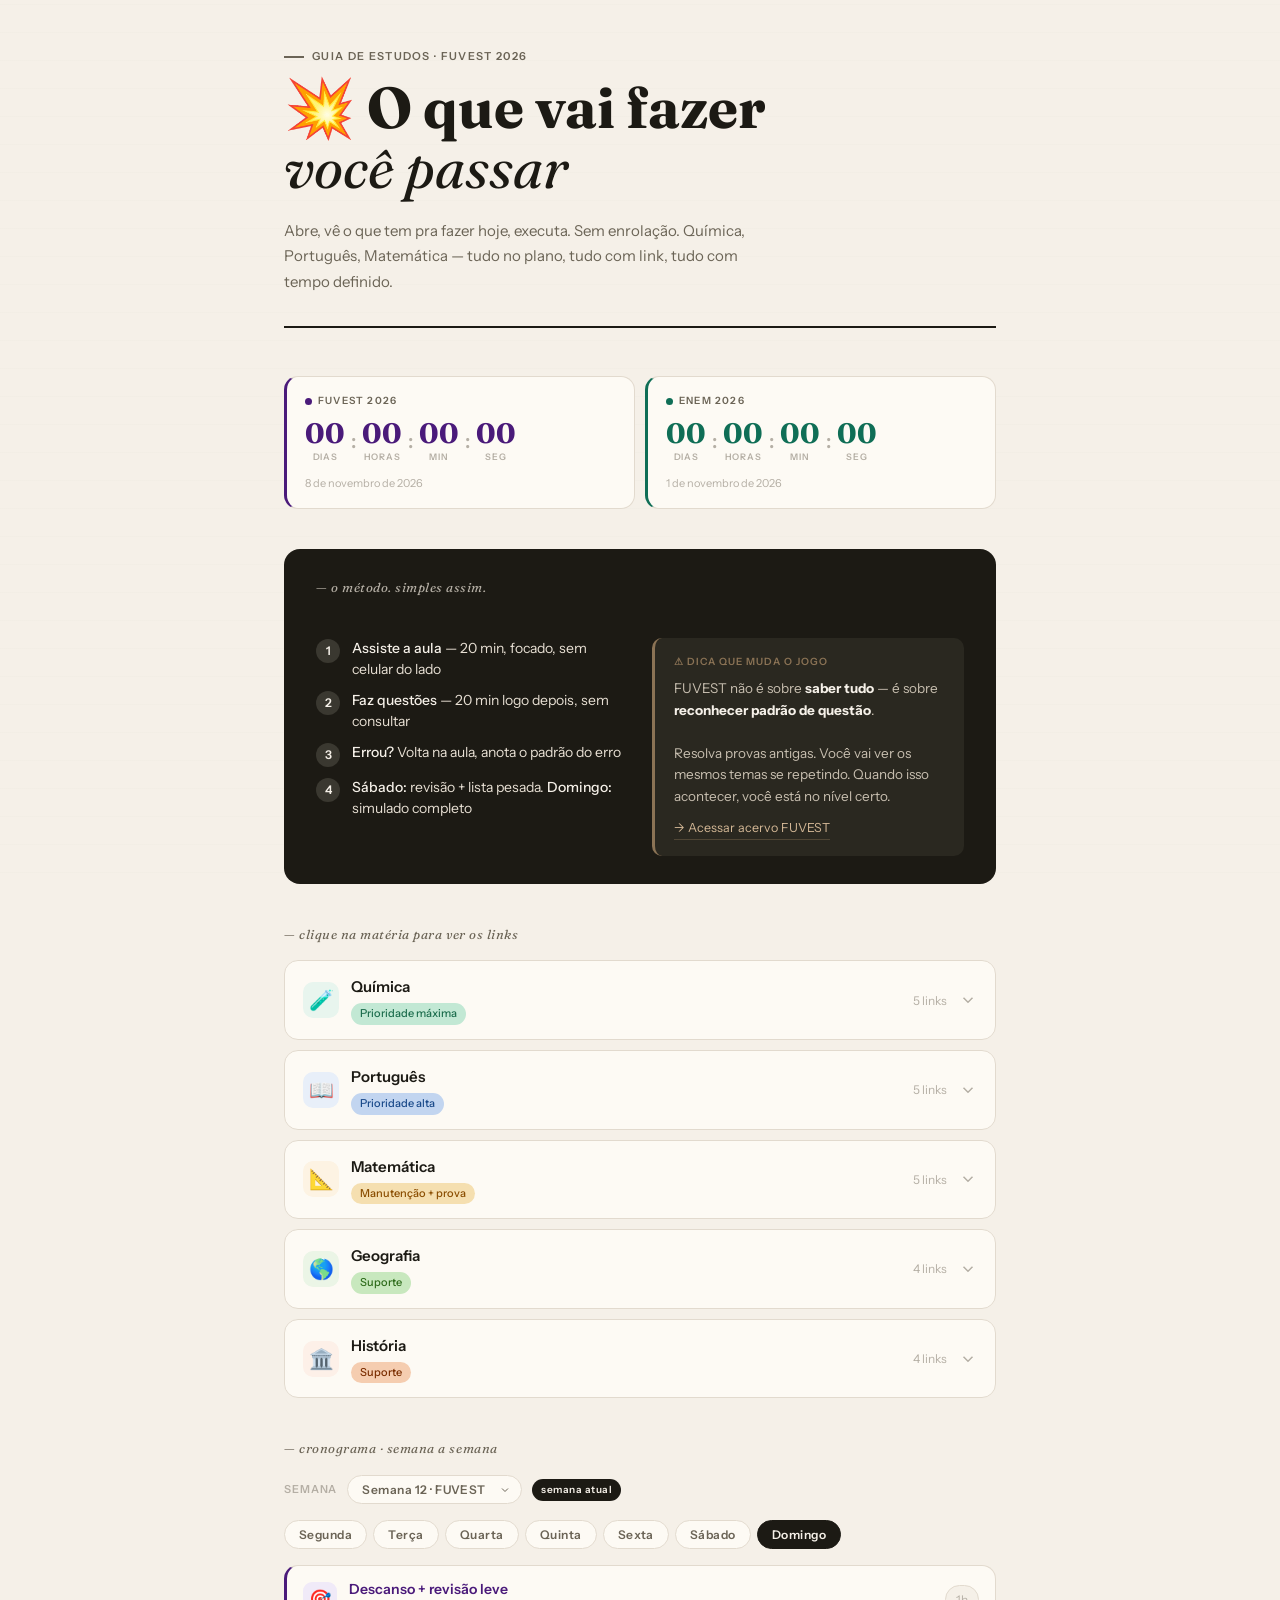
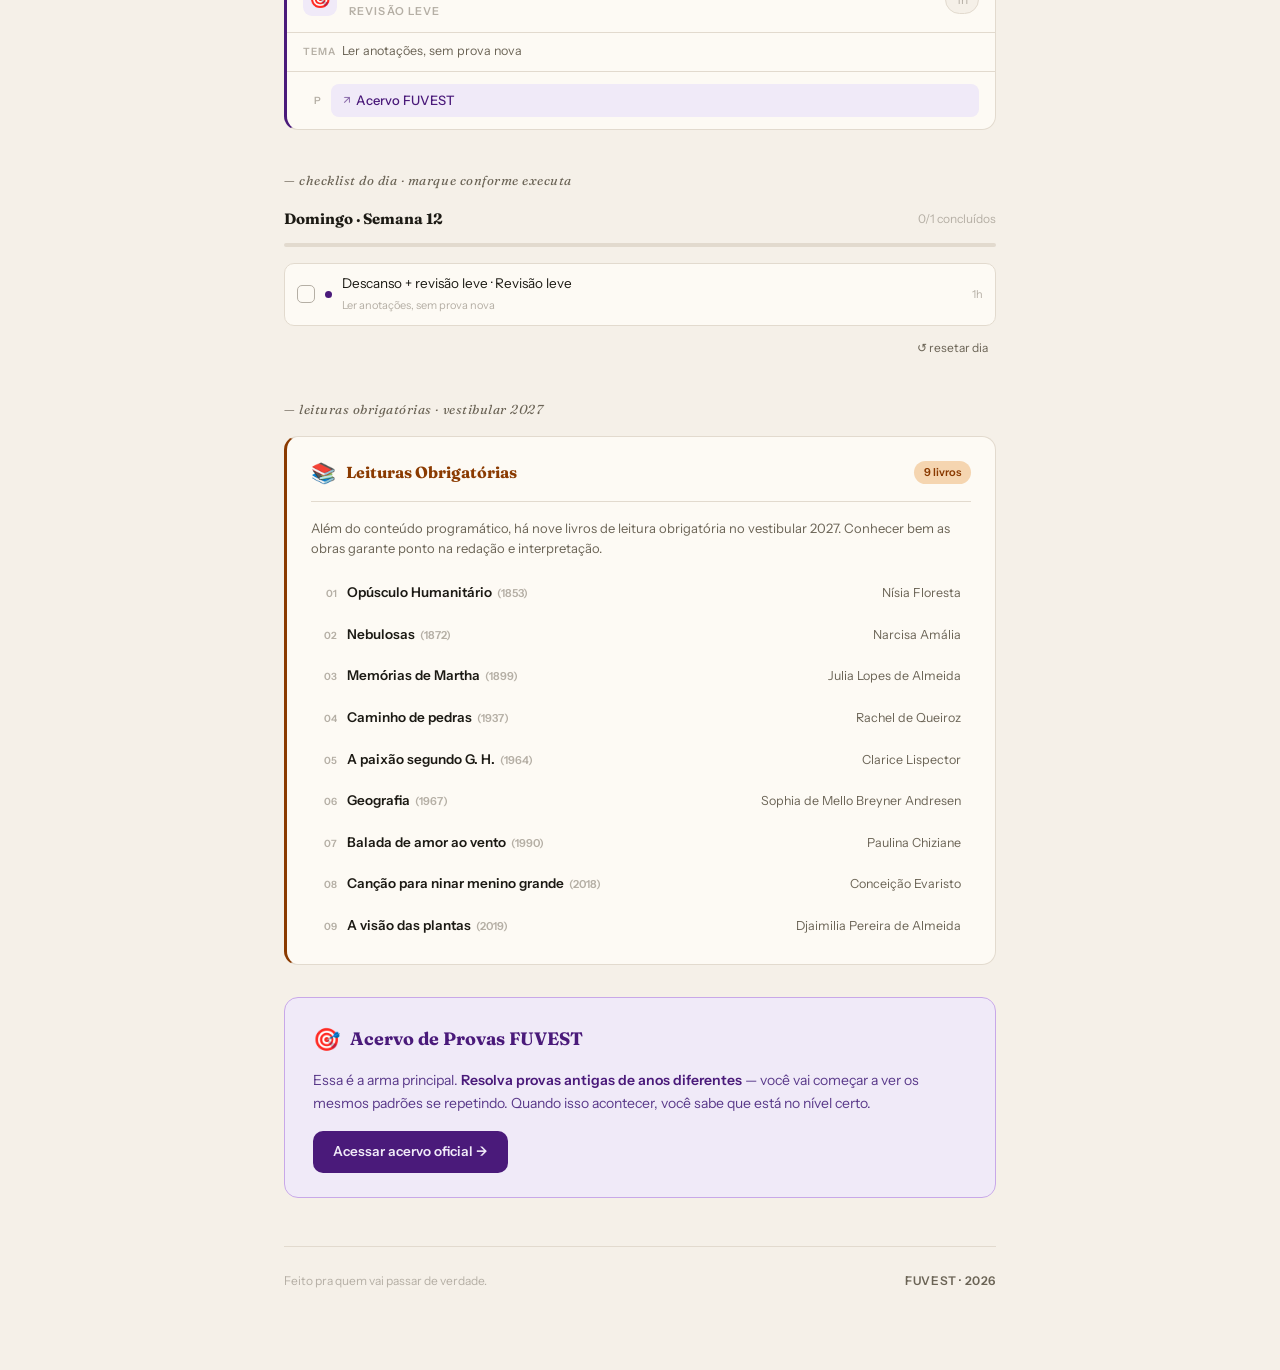
==== commit e9babaf8: "Adicionada folha de estilo principal para layout e estilização - Introduzido um novo arquivo CSS par" ====
--- a/index.html
+++ b/index.html
@@ -6,929 +6,19 @@
 <title>💥 O Que Vai Fazer Você Passar</title>
 <link rel="preconnect" href="https://fonts.googleapis.com">
 <link href="https://fonts.googleapis.com/css2?family=Fraunces:ital,wght@0,400;0,700;1,400&family=Instrument+Sans:wght@400;500;600&display=swap" rel="stylesheet">
-<style>
-*, *::before, *::after { box-sizing: border-box; margin: 0; padding: 0; }
-
-:root {
-  --cream: #F5F0E8;
-  --ink: #1C1A14;
-  --ink-muted: #6B6456;
-  --ink-faint: #B5AFA5;
-  --paper: #FDFAF4;
-  --rule: #E2DACE;
-
-  --quimica: #1D6E4E;
-  --quimica-bg: #E8F5EE;
-  --quimica-pill: #C2E8D4;
-
-  --portugues: #1A4A8A;
-  --portugues-bg: #E8EFF9;
-  --portugues-pill: #C2D5F0;
-
-  --matematica: #8A4D00;
-  --matematica-bg: #FDF3E3;
-  --matematica-pill: #F5DFB0;
-
-  --geo: #2D6B1A;
-  --geo-bg: #EBF5E6;
-  --geo-pill: #C8E8BE;
-
-  --historia: #7A2D00;
-  --historia-bg: #FDF0E8;
-  --historia-pill: #F5CDB0;
-
-  --fuvest: #4A1A7A;
-  --fuvest-bg: #F0EAF8;
-
-  --leitura: #8A3A00;
-  --leitura-bg: #FDF3E8;
-  --leitura-pill: #F5D5B0;
-}
-
-html { font-size: 16px; }
-
-body {
-  background: var(--cream);
-  color: var(--ink);
-  font-family: 'Instrument Sans', sans-serif;
-  min-height: 100vh;
-  line-height: 1.6;
-}
-
-body::before {
-  content: '';
-  position: fixed;
-  inset: 0;
-  background-image: repeating-linear-gradient(
-    0deg,
-    transparent,
-    transparent 27px,
-    #D8D2C822 28px
-  );
-  pointer-events: none;
-  z-index: 0;
-}
-
-.container {
-  max-width: 760px;
-  margin: 0 auto;
-  padding: 3rem 1.5rem 5rem;
-  position: relative;
-  z-index: 1;
-}
-
-@keyframes fadeUp {
-  from { opacity: 0; transform: translateY(12px); }
-  to   { opacity: 1; transform: translateY(0); }
-}
-
-/* HERO */
-.hero {
-  margin-bottom: 3rem;
-  padding-bottom: 2rem;
-  border-bottom: 2px solid var(--ink);
-  animation: fadeUp 0.5s ease both;
-}
-
-.hero-eyebrow {
-  font-family: 'Instrument Sans', sans-serif;
-  font-size: 11px;
-  font-weight: 600;
-  letter-spacing: 0.12em;
-  text-transform: uppercase;
-  color: var(--ink-muted);
-  margin-bottom: 0.75rem;
-  display: flex;
-  align-items: center;
-  gap: 8px;
-}
-
-.hero-eyebrow::before {
-  content: '';
-  display: inline-block;
-  width: 20px;
-  height: 2px;
-  background: var(--ink-muted);
-}
-
-.hero-title {
-  font-family: 'Fraunces', serif;
-  font-size: clamp(2.2rem, 6vw, 3.6rem);
-  font-weight: 700;
-  line-height: 1.05;
-  color: var(--ink);
-  margin-bottom: 1.2rem;
-}
-
-.hero-title em {
-  font-style: italic;
-  font-weight: 400;
-}
-
-.hero-desc {
-  font-size: 15px;
-  color: var(--ink-muted);
-  max-width: 500px;
-  line-height: 1.7;
-}
-
-/* COUNTDOWN */
-.countdown-row {
-  display: grid;
-  grid-template-columns: 1fr 1fr;
-  gap: 10px;
-  margin-bottom: 2.5rem;
-}
-
-@media (max-width: 480px) {
-  .countdown-row { grid-template-columns: 1fr; }
-}
-
-.countdown-card {
-  background: var(--paper);
-  border: 1px solid var(--rule);
-  border-radius: 14px;
-  padding: 16px 18px;
-  overflow: hidden;
-}
-
-.countdown-card.fuvest-cd { border-left: 3px solid var(--fuvest); }
-.countdown-card.enem-cd   { border-left: 3px solid #0F6E56; }
-
-.cd-label {
-  font-size: 10px;
-  font-weight: 600;
-  letter-spacing: 0.12em;
-  text-transform: uppercase;
-  color: var(--ink-muted);
-  margin-bottom: 10px;
-  display: flex;
-  align-items: center;
-  gap: 6px;
-}
-
-.cd-label-dot {
-  width: 7px;
-  height: 7px;
-  border-radius: 50%;
-}
-
-.fuvest-cd .cd-label-dot { background: var(--fuvest); }
-.enem-cd   .cd-label-dot { background: #0F6E56; }
-
-.cd-units {
-  display: flex;
-  gap: 6px;
-  align-items: flex-end;
-}
-
-.cd-unit { text-align: center; }
-
-.cd-num {
-  font-family: 'Fraunces', serif;
-  font-size: 28px;
-  font-weight: 700;
-  line-height: 1;
-  display: block;
-  min-width: 36px;
-}
-
-.fuvest-cd .cd-num { color: var(--fuvest); }
-.enem-cd   .cd-num { color: #0F6E56; }
-
-.cd-unit-label {
-  font-size: 9px;
-  font-weight: 600;
-  letter-spacing: 0.08em;
-  text-transform: uppercase;
-  color: var(--ink-faint);
-  display: block;
-  margin-top: 3px;
-}
-
-.cd-sep {
-  font-family: 'Fraunces', serif;
-  font-size: 22px;
-  color: var(--ink-faint);
-  line-height: 1;
-  padding-bottom: 14px;
-}
-
-.cd-date {
-  font-size: 11px;
-  color: var(--ink-faint);
-  margin-top: 10px;
-}
-
-/* COMO USAR */
-.como-usar {
-  background: var(--ink);
-  color: var(--cream);
-  border-radius: 16px;
-  padding: 1.75rem 2rem;
-  margin-bottom: 2.5rem;
-  display: grid;
-  grid-template-columns: 1fr 1fr;
-  gap: 1.5rem;
-  animation: fadeUp 0.5s 0.1s ease both;
-}
-
-@media (max-width: 540px) {
-  .como-usar { grid-template-columns: 1fr; }
-}
-
-.como-usar-title {
-  font-family: 'Fraunces', serif;
-  font-size: 13px;
-  font-weight: 400;
-  font-style: italic;
-  color: #B5AFA5;
-  margin-bottom: 1rem;
-  letter-spacing: 0.04em;
-  grid-column: 1 / -1;
-}
-
-.steps { display: flex; flex-direction: column; gap: 10px; }
-
-.step { display: flex; align-items: flex-start; gap: 12px; }
-
-.step-num {
-  width: 24px;
-  height: 24px;
-  border-radius: 50%;
-  background: #3A3830;
-  color: #F5F0E8;
-  font-size: 12px;
-  font-weight: 600;
-  display: flex;
-  align-items: center;
-  justify-content: center;
-  flex-shrink: 0;
-  margin-top: 1px;
-}
-
-.step-text { font-size: 14px; color: #E8E0D4; line-height: 1.5; }
-.step-text strong { color: #F5F0E8; font-weight: 500; }
-
-.dica-box {
-  background: #2A2820;
-  border-radius: 10px;
-  padding: 1rem 1.2rem;
-  border-left: 3px solid #8B7355;
-}
-
-.dica-label {
-  font-size: 10px;
-  font-weight: 600;
-  letter-spacing: 0.1em;
-  text-transform: uppercase;
-  color: #8B7355;
-  margin-bottom: 8px;
-}
-
-.dica-text { font-size: 13.5px; color: #C8BFB0; line-height: 1.6; }
-.dica-text strong { color: #F5F0E8; }
-
-.dica-link {
-  display: inline-flex;
-  align-items: center;
-  gap: 4px;
-  margin-top: 10px;
-  font-size: 12.5px;
-  color: #D4B896;
-  text-decoration: none;
-  border-bottom: 1px solid #8B735566;
-  padding-bottom: 1px;
-  transition: color 0.15s;
-}
-
-.dica-link:hover { color: #F5F0E8; }
-
-/* FUVEST BANNER */
-.fuvest-banner {
-  margin-top: 2rem;
-  background: var(--fuvest-bg);
-  border: 1px solid #C8A8E8;
-  border-radius: 14px;
-  padding: 1.5rem 1.75rem;
-  animation: fadeUp 0.5s 0.4s ease both;
-}
-
-.fuvest-header {
-  display: flex;
-  align-items: center;
-  gap: 10px;
-  margin-bottom: 0.75rem;
-}
-
-.fuvest-icon { font-size: 22px; }
-
-.fuvest-title {
-  font-family: 'Fraunces', serif;
-  font-size: 18px;
-  font-weight: 700;
-  color: var(--fuvest);
-}
-
-.fuvest-desc { font-size: 14px; color: #5A3A8A; line-height: 1.65; margin-bottom: 1rem; }
-.fuvest-desc strong { color: var(--fuvest); font-weight: 600; }
-
-.fuvest-cta {
-  display: inline-flex;
-  align-items: center;
-  gap: 7px;
-  background: var(--fuvest);
-  color: #F0EAF8;
-  font-size: 13.5px;
-  font-weight: 600;
-  padding: 10px 20px;
-  border-radius: 10px;
-  text-decoration: none;
-  transition: opacity 0.15s;
-}
-
-.fuvest-cta:hover { opacity: 0.85; }
-
-/* FOOTER */
-.footer {
-  margin-top: 3rem;
-  padding-top: 1.5rem;
-  border-top: 1px solid var(--rule);
-  display: flex;
-  align-items: center;
-  justify-content: space-between;
-  flex-wrap: wrap;
-  gap: 8px;
-}
-
-.footer-text { font-size: 12px; color: var(--ink-faint); }
-
-.footer-tag {
-  font-size: 12px;
-  font-weight: 600;
-  color: var(--ink-muted);
-  letter-spacing: 0.05em;
-}
-
-/* MATÉRIAS */
-.materias-title {
-  font-family: 'Fraunces', serif;
-  font-size: 13px;
-  font-style: italic;
-  color: var(--ink-muted);
-  margin-bottom: 1rem;
-  letter-spacing: 0.04em;
-}
-
-.materia-card {
-  background: var(--paper);
-  border: 1px solid var(--rule);
-  border-radius: 14px;
-  margin-bottom: 10px;
-  overflow: hidden;
-  transition: box-shadow 0.2s;
-}
-
-.materia-card:hover { box-shadow: 0 2px 16px rgba(28,26,20,0.07); }
-
-.materia-card:nth-child(1) { animation: fadeUp 0.5s 0.15s ease both; }
-.materia-card:nth-child(2) { animation: fadeUp 0.5s 0.20s ease both; }
-.materia-card:nth-child(3) { animation: fadeUp 0.5s 0.25s ease both; }
-.materia-card:nth-child(4) { animation: fadeUp 0.5s 0.30s ease both; }
-.materia-card:nth-child(5) { animation: fadeUp 0.5s 0.35s ease both; }
-
-.materia-header {
-  display: flex;
-  align-items: center;
-  gap: 12px;
-  padding: 14px 18px;
-  cursor: pointer;
-  user-select: none;
-  transition: background 0.15s;
-}
-
-.materia-header:hover { background: var(--cream); }
-
-.m-icon {
-  font-size: 20px;
-  width: 36px;
-  height: 36px;
-  border-radius: 10px;
-  display: flex;
-  align-items: center;
-  justify-content: center;
-  flex-shrink: 0;
-}
-
-.m-info { flex: 1; }
-
-.m-name {
-  font-weight: 600;
-  font-size: 15px;
-  color: var(--ink);
-  display: block;
-}
-
-.m-badge {
-  display: inline-block;
-  font-size: 11px;
-  font-weight: 500;
-  padding: 2px 9px;
-  border-radius: 20px;
-  margin-top: 3px;
-}
-
-.m-count { font-size: 12px; color: var(--ink-faint); white-space: nowrap; }
-
-.m-chevron {
-  width: 18px;
-  height: 18px;
-  color: var(--ink-faint);
-  transition: transform 0.25s ease;
-  flex-shrink: 0;
-}
-
-.materia-card.open .m-chevron { transform: rotate(180deg); }
-
-.materia-body {
-  display: none;
-  padding: 0 18px 16px;
-  border-top: 1px solid var(--rule);
-}
-
-.materia-card.open .materia-body { display: block; }
-
-.section-row {
-  display: grid;
-  grid-template-columns: 1fr 1fr;
-  gap: 1rem;
-  padding-top: 14px;
-}
-
-@media (max-width: 500px) {
-  .section-row { grid-template-columns: 1fr; }
-}
-
-.col-label {
-  font-size: 10.5px;
-  font-weight: 600;
-  text-transform: uppercase;
-  letter-spacing: 0.1em;
-  color: var(--ink-faint);
-  margin-bottom: 8px;
-}
-
-.link-list {
-  list-style: none;
-  display: flex;
-  flex-direction: column;
-  gap: 5px;
-}
-
-.link-list a {
-  display: inline-flex;
-  align-items: center;
-  gap: 5px;
-  font-size: 13px;
-  font-weight: 500;
-  text-decoration: none;
-  padding: 5px 11px;
-  border-radius: 8px;
-  transition: all 0.15s;
-  border: 1px solid transparent;
-}
-
-.link-list a:hover { border-color: currentColor; opacity: 0.8; }
-.link-list a .arr { font-size: 11px; opacity: 0.6; }
-
-/* CORES POR MATÉRIA */
-.q .m-icon { background: var(--quimica-bg); }
-.q .m-badge { background: var(--quimica-pill); color: var(--quimica); }
-.q .link-list a { color: var(--quimica); background: var(--quimica-bg); }
-
-.p .m-icon { background: var(--portugues-bg); }
-.p .m-badge { background: var(--portugues-pill); color: var(--portugues); }
-.p .link-list a { color: var(--portugues); background: var(--portugues-bg); }
-
-.m .m-icon { background: var(--matematica-bg); }
-.m .m-badge { background: var(--matematica-pill); color: var(--matematica); }
-.m .link-list a { color: var(--matematica); background: var(--matematica-bg); }
-
-.g .m-icon { background: var(--geo-bg); }
-.g .m-badge { background: var(--geo-pill); color: var(--geo); }
-.g .link-list a { color: var(--geo); background: var(--geo-bg); }
-
-.h .m-icon { background: var(--historia-bg); }
-.h .m-badge { background: var(--historia-pill); color: var(--historia); }
-.h .link-list a { color: var(--historia); background: var(--historia-bg); }
-
-/* CRONOGRAMA */
-.cronograma-section { margin-top: 2.5rem; margin-bottom: 2rem; }
-
-.cronograma-title {
-  font-family: 'Fraunces', serif;
-  font-size: 13px;
-  font-style: italic;
-  color: var(--ink-muted);
-  margin-bottom: 1rem;
-  letter-spacing: 0.04em;
-}
-
-.cronograma-tabs {
-  display: flex;
-  gap: 6px;
-  margin-bottom: 1rem;
-  flex-wrap: wrap;
-}
-
-.crono-tab {
-  font-family: 'Instrument Sans', sans-serif;
-  font-size: 12px;
-  font-weight: 600;
-  padding: 6px 14px;
-  border-radius: 20px;
-  border: 1.5px solid var(--rule);
-  background: var(--paper);
-  color: var(--ink-muted);
-  cursor: pointer;
-  transition: all 0.15s;
-  letter-spacing: 0.04em;
-}
-
-.crono-tab:hover { border-color: var(--ink-muted); color: var(--ink); }
-.crono-tab.active { background: var(--ink); color: var(--cream); border-color: var(--ink); }
-
-.crono-day { display: none; }
-.crono-day.active { display: flex; flex-direction: column; gap: 10px; }
-
-.crono-slot {
-  background: var(--paper);
-  border: 1px solid var(--rule);
-  border-radius: 14px;
-  overflow: hidden;
-}
-
-.crono-slot-header {
-  display: flex;
-  align-items: center;
-  gap: 12px;
-  padding: 12px 16px;
-  border-bottom: 1px solid var(--rule);
-}
-
-.crono-slot-icon {
-  font-size: 18px;
-  width: 34px;
-  height: 34px;
-  border-radius: 9px;
-  display: flex;
-  align-items: center;
-  justify-content: center;
-  flex-shrink: 0;
-}
-
-.crono-slot-info { flex: 1; }
-
-.crono-slot-materia {
-  font-size: 14px;
-  font-weight: 600;
-  display: block;
-}
-
-.crono-slot-tipo {
-  font-size: 11px;
-  font-weight: 600;
-  text-transform: uppercase;
-  letter-spacing: 0.1em;
-  color: var(--ink-faint);
-  margin-top: 2px;
-  display: block;
-}
-
-.crono-slot-tempo {
-  font-size: 12px;
-  color: var(--ink-faint);
-  white-space: nowrap;
-  background: var(--cream);
-  border: 1px solid var(--rule);
-  padding: 4px 10px;
-  border-radius: 20px;
-}
-
-.crono-slot-body {
-  padding: 12px 16px;
-  display: flex;
-  flex-direction: column;
-  gap: 7px;
-}
-
-.crono-aula-item {
-  display: flex;
-  align-items: center;
-  gap: 10px;
-}
-
-.crono-aula-num {
-  font-size: 10px;
-  font-weight: 600;
-  color: var(--ink-faint);
-  width: 18px;
-  text-align: right;
-  flex-shrink: 0;
-}
-
-.crono-aula-link {
-  display: inline-flex;
-  align-items: center;
-  gap: 5px;
-  font-size: 13px;
-  font-weight: 500;
-  text-decoration: none;
-  padding: 5px 11px;
-  border-radius: 8px;
-  border: 1px solid transparent;
-  transition: all 0.15s;
-  flex: 1;
-}
-
-.crono-aula-link:hover { border-color: currentColor; opacity: 0.8; }
-
-.crono-aula-link.placeholder {
-  opacity: 0.45;
-  cursor: default;
-  font-style: italic;
-}
-
-.crono-aula-link.placeholder:hover { border-color: transparent; opacity: 0.45; }
-.crono-aula-link .arr { font-size: 11px; opacity: 0.6; }
-
-/* cores crono */
-.crono-slot.sq .crono-slot-icon { background: var(--quimica-bg); }
-.crono-slot.sq .crono-aula-link { color: var(--quimica); background: var(--quimica-bg); }
-.crono-slot.sq .crono-slot-materia { color: var(--quimica); }
-
-.crono-slot.sp .crono-slot-icon { background: var(--portugues-bg); }
-.crono-slot.sp .crono-aula-link { color: var(--portugues); background: var(--portugues-bg); }
-.crono-slot.sp .crono-slot-materia { color: var(--portugues); }
-
-.crono-slot.sm .crono-slot-icon { background: var(--matematica-bg); }
-.crono-slot.sm .crono-aula-link { color: var(--matematica); background: var(--matematica-bg); }
-.crono-slot.sm .crono-slot-materia { color: var(--matematica); }
-
-.crono-slot.sg .crono-slot-icon { background: var(--geo-bg); }
-.crono-slot.sg .crono-aula-link { color: var(--geo); background: var(--geo-bg); }
-.crono-slot.sg .crono-slot-materia { color: var(--geo); }
-
-.crono-slot.sh .crono-slot-icon { background: var(--historia-bg); }
-.crono-slot.sh .crono-aula-link { color: var(--historia); background: var(--historia-bg); }
-.crono-slot.sh .crono-slot-materia { color: var(--historia); }
-
-.crono-slot.sr { border-left: 3px solid var(--fuvest); }
-.crono-slot.sr .crono-slot-icon { background: var(--fuvest-bg); }
-.crono-slot.sr .crono-aula-link { color: var(--fuvest); background: var(--fuvest-bg); }
-.crono-slot.sr .crono-slot-materia { color: var(--fuvest); }
-
-/* CHECKLIST */
-.checklist-section { margin-top: 2.5rem; margin-bottom: 2rem; }
-
-.checklist-section-title {
-  font-family: 'Fraunces', serif;
-  font-size: 13px;
-  font-style: italic;
-  color: var(--ink-muted);
-  margin-bottom: 1rem;
-  letter-spacing: 0.04em;
-}
-
-.week-grid {
-  display: grid;
-  grid-template-columns: repeat(3, 1fr);
-  gap: 10px;
-}
-
-@media (max-width: 540px) {
-  .week-grid { grid-template-columns: repeat(2, 1fr); }
-}
-
-.day-card {
-  background: var(--paper);
-  border: 1px solid var(--rule);
-  border-radius: 12px;
-  overflow: hidden;
-}
-
-.day-card.today {
-  border-color: var(--ink);
-  box-shadow: 0 0 0 2px var(--ink);
-}
-
-.day-header {
-  display: flex;
-  align-items: center;
-  justify-content: space-between;
-  padding: 10px 14px 8px;
-  border-bottom: 1px solid var(--rule);
-}
-
-.day-name {
-  font-size: 12px;
-  font-weight: 600;
-  letter-spacing: 0.08em;
-  text-transform: uppercase;
-  color: var(--ink);
-}
-
-.today-badge {
-  display: none;
-  font-size: 10px;
-  font-weight: 600;
-  background: var(--ink);
-  color: var(--cream);
-  padding: 2px 7px;
-  border-radius: 20px;
-  letter-spacing: 0.05em;
-}
-
-.day-card.today .today-badge { display: inline-block; }
-
-.day-progress { font-size: 10px; color: var(--ink-faint); }
-.day-card.today .day-progress { display: none; }
-
-.day-tasks {
-  padding: 10px 14px 12px;
-  display: flex;
-  flex-direction: column;
-  gap: 6px;
-}
-
-.task-item {
-  display: flex;
-  align-items: center;
-  gap: 8px;
-  cursor: pointer;
-  user-select: none;
-}
-
-.task-check {
-  width: 16px;
-  height: 16px;
-  border-radius: 4px;
-  border: 1.5px solid var(--ink-faint);
-  flex-shrink: 0;
-  display: flex;
-  align-items: center;
-  justify-content: center;
-  transition: all 0.15s;
-  background: transparent;
-}
-
-.task-item.done .task-check { background: var(--ink); border-color: var(--ink); }
-
-.task-check-svg { width: 9px; height: 9px; display: none; }
-.task-item.done .task-check-svg { display: block; }
-
-.task-label { font-size: 13px; color: var(--ink); line-height: 1.4; transition: all 0.15s; }
-.task-item.done .task-label { color: var(--ink-faint); text-decoration: line-through; }
-
-.task-dot { width: 6px; height: 6px; border-radius: 50%; flex-shrink: 0; }
-.task-dot.q { background: var(--quimica); }
-.task-dot.p { background: var(--portugues); }
-.task-dot.m { background: var(--matematica); }
-.task-dot.g { background: var(--geo); }
-.task-dot.h { background: var(--historia); }
-
-.reset-row { display: flex; justify-content: flex-end; margin-top: 10px; }
-
-.reset-btn {
-  font-size: 12px;
-  color: var(--ink-muted);
-  background: none;
-  border: none;
-  cursor: pointer;
-  padding: 4px 8px;
-  border-radius: 6px;
-  transition: background 0.15s;
-  font-family: 'Instrument Sans', sans-serif;
-}
-
-.reset-btn:hover { background: var(--rule); }
-
-/* LEITURAS OBRIGATÓRIAS */
-.leituras-section { margin-top: 2.5rem; margin-bottom: 2rem; }
-
-.leituras-title {
-  font-family: 'Fraunces', serif;
-  font-size: 13px;
-  font-style: italic;
-  color: var(--ink-muted);
-  margin-bottom: 1rem;
-  letter-spacing: 0.04em;
-}
-
-.leituras-card {
-  background: var(--paper);
-  border: 1px solid var(--rule);
-  border-left: 3px solid var(--leitura);
-  border-radius: 14px;
-  padding: 1.25rem 1.5rem;
-}
-
-.leituras-header {
-  display: flex;
-  align-items: center;
-  gap: 10px;
-  margin-bottom: 1rem;
-  padding-bottom: 0.75rem;
-  border-bottom: 1px solid var(--rule);
-}
-
-.leituras-icon { font-size: 20px; }
-
-.leituras-heading {
-  font-family: 'Fraunces', serif;
-  font-size: 16px;
-  font-weight: 700;
-  color: var(--leitura);
-}
-
-.leituras-badge {
-  margin-left: auto;
-  font-size: 11px;
-  font-weight: 600;
-  padding: 3px 10px;
-  border-radius: 20px;
-  background: var(--leitura-pill);
-  color: var(--leitura);
-}
-
-.leituras-desc {
-  font-size: 13px;
-  color: var(--ink-muted);
-  margin-bottom: 1rem;
-  line-height: 1.6;
-}
-
-.livro-list {
-  list-style: none;
-  display: flex;
-  flex-direction: column;
-  gap: 6px;
-}
-
-.livro-item {
-  display: flex;
-  align-items: baseline;
-  gap: 10px;
-  padding: 7px 10px;
-  border-radius: 9px;
-  transition: background 0.15s;
-}
-
-.livro-item:hover { background: var(--leitura-bg); }
-
-.livro-num {
-  font-size: 10px;
-  font-weight: 600;
-  color: var(--ink-faint);
-  width: 16px;
-  text-align: right;
-  flex-shrink: 0;
-}
-
-.livro-titulo {
-  font-size: 13.5px;
-  font-weight: 600;
-  color: var(--ink);
-}
-
-.livro-ano {
-  font-size: 11px;
-  color: var(--ink-faint);
-  margin-left: 2px;
-}
-
-.livro-autor {
-  font-size: 12.5px;
-  color: var(--ink-muted);
-  margin-left: auto;
-  white-space: nowrap;
-}
-
-@media (max-width: 560px) {
-  .livro-autor { display: none; }
-}
-
-</style>
+<link rel="stylesheet" href="assets/css/style.css">
 </head>
 <body>
 <div class="container">
 
+  <!-- HERO -->
   <header class="hero">
-    <p class="hero-eyebrow">Guia de estudos · FUVEST</p>
+    <p class="hero-eyebrow">Guia de estudos · FUVEST 2026</p>
     <h1 class="hero-title">💥 O que vai fazer<br><em>você passar</em></h1>
-    <p class="hero-desc">Se você seguir isso certinho, você entra em outro nível. Química deixa de ser buraco negro. Português vira padrão. Matemática vira automático. Você começa a reconhecer a FUVEST.</p>
+    <p class="hero-desc">Abre, vê o que tem pra fazer hoje, executa. Sem enrolação. Química, Português, Matemática — tudo no plano, tudo com link, tudo com tempo definido.</p>
   </header>
 
+  <!-- COUNTDOWN -->
   <div class="countdown-row">
     <div class="countdown-card fuvest-cd">
       <div class="cd-label"><span class="cd-label-dot"></span> FUVEST 2026</div>
@@ -958,20 +48,23 @@
     </div>
   </div>
 
+  <!-- COMO USAR -->
   <div class="como-usar">
-    <p class="como-usar-title">— como usar cada matéria</p>
+    <p class="como-usar-title">— o método. simples assim.</p>
     <div class="steps">
-      <div class="step"><div class="step-num">1</div><div class="step-text"><strong>Assiste a aula</strong> — 20 minutos, focado, sem celular no lado</div></div>
-      <div class="step"><div class="step-num">2</div><div class="step-text"><strong>Faz questão</strong> — 20 minutos logo depois, sem consultar</div></div>
-      <div class="step"><div class="step-num">3</div><div class="step-text"><strong>Errou?</strong> → volta na aula, anota o padrão do erro</div></div>
+      <div class="step"><div class="step-num">1</div><div class="step-text"><strong>Assiste a aula</strong> — 20 min, focado, sem celular do lado</div></div>
+      <div class="step"><div class="step-num">2</div><div class="step-text"><strong>Faz questões</strong> — 20 min logo depois, sem consultar</div></div>
+      <div class="step"><div class="step-num">3</div><div class="step-text"><strong>Errou?</strong> Volta na aula, anota o padrão do erro</div></div>
+      <div class="step"><div class="step-num">4</div><div class="step-text"><strong>Sábado:</strong> revisão + lista pesada. <strong>Domingo:</strong> simulado completo</div></div>
     </div>
     <div class="dica-box">
       <p class="dica-label">⚠ dica que muda o jogo</p>
-      <p class="dica-text">FUVEST não é sobre <strong>saber tudo</strong> — é sobre <strong>reconhecer padrão de questão</strong>.<br><br>Por isso: faça muito as provas antigas. Você vai ver que os mesmos temas se repetem com variações previsíveis.</p>
-      <a class="dica-link" href="https://acervo.fuvest.br/" target="_blank">→ Acessar provas antigas da FUVEST</a>
-    </div>
-  </div>
-
+      <p class="dica-text">FUVEST não é sobre <strong>saber tudo</strong> — é sobre <strong>reconhecer padrão de questão</strong>.<br><br>Resolva provas antigas. Você vai ver os mesmos temas se repetindo. Quando isso acontecer, você está no nível certo.</p>
+      <a class="dica-link" href="https://acervo.fuvest.br/" target="_blank">→ Acessar acervo FUVEST</a>
+    </div>
+  </div>
+
+  <!-- MATÉRIAS -->
   <p class="materias-title">— clique na matéria para ver os links</p>
   <div class="materias-list">
 
@@ -979,7 +72,7 @@
       <div class="materia-header">
         <div class="m-icon">🧪</div>
         <div class="m-info"><span class="m-name">Química</span><span class="m-badge">Prioridade máxima</span></div>
-        <span class="m-count">6 links</span>
+        <span class="m-count">5 links</span>
         <svg class="m-chevron" viewBox="0 0 24 24" fill="none" stroke="currentColor" stroke-width="2"><polyline points="6 9 12 15 18 9"/></svg>
       </div>
       <div class="materia-body">
@@ -997,7 +90,6 @@
             <ul class="link-list">
               <li><a href="https://app.estuda.com/questoes_categorias/?onboarding=questoes" target="_blank"><span class="arr">↗</span> Estuda.com</a></li>
               <li><a href="https://www.qconcursos.com/questoes-de-vestibular/disciplinas/quimica" target="_blank"><span class="arr">↗</span> Qconcursos</a></li>
-              <li><a href="https://acervo.fuvest.br/" target="_blank"><span class="arr">↗</span> Acervo FUVEST</a></li>
             </ul>
           </div>
         </div>
@@ -1008,7 +100,7 @@
       <div class="materia-header">
         <div class="m-icon">📖</div>
         <div class="m-info"><span class="m-name">Português</span><span class="m-badge">Prioridade alta</span></div>
-        <span class="m-count">6 links</span>
+        <span class="m-count">5 links</span>
         <svg class="m-chevron" viewBox="0 0 24 24" fill="none" stroke="currentColor" stroke-width="2"><polyline points="6 9 12 15 18 9"/></svg>
       </div>
       <div class="materia-body">
@@ -1026,7 +118,6 @@
             <ul class="link-list">
               <li><a href="https://app.estuda.com/questoes_categorias/?onboarding=questoes" target="_blank"><span class="arr">↗</span> Estuda.com</a></li>
               <li><a href="https://www.qconcursos.com/questoes-de-vestibular/disciplinas/letras-portugues" target="_blank"><span class="arr">↗</span> Qconcursos</a></li>
-              <li><a href="https://acervo.fuvest.br/" target="_blank"><span class="arr">↗</span> Acervo FUVEST</a></li>
             </ul>
           </div>
         </div>
@@ -1037,7 +128,7 @@
       <div class="materia-header">
         <div class="m-icon">📐</div>
         <div class="m-info"><span class="m-name">Matemática</span><span class="m-badge">Manutenção + prova</span></div>
-        <span class="m-count">6 links</span>
+        <span class="m-count">5 links</span>
         <svg class="m-chevron" viewBox="0 0 24 24" fill="none" stroke="currentColor" stroke-width="2"><polyline points="6 9 12 15 18 9"/></svg>
       </div>
       <div class="materia-body">
@@ -1055,7 +146,6 @@
             <ul class="link-list">
               <li><a href="https://app.estuda.com/questoes_categorias/?onboarding=questoes" target="_blank"><span class="arr">↗</span> Estuda.com</a></li>
               <li><a href="https://www.qconcursos.com/questoes-de-vestibular/disciplinas/matematica" target="_blank"><span class="arr">↗</span> Qconcursos</a></li>
-              <li><a href="https://acervo.fuvest.br/" target="_blank"><span class="arr">↗</span> Acervo FUVEST</a></li>
             </ul>
           </div>
         </div>
@@ -1118,20 +208,28 @@
 
   </div>
 
+  <!-- CRONOGRAMA -->
   <div class="cronograma-section">
-    <p class="cronograma-title">— cronograma de aulas · progressão por dia</p>
+    <p class="cronograma-title">— cronograma · semana a semana</p>
+    <div class="semana-nav">
+      <span class="semana-label">Semana</span>
+      <select class="semana-select" id="semanaSelect" onchange="renderSemana(this.value)"></select>
+      <span class="semana-atual-badge" id="semanaAtualBadge" style="display:none">semana atual</span>
+    </div>
     <div class="cronograma-tabs" id="cronoTabs"></div>
     <div id="cronoDays"></div>
   </div>
 
+  <!-- CHECKLIST -->
   <div class="checklist-section">
-    <p class="checklist-section-title">— checklist diária · seg a sáb</p>
-    <div class="week-grid" id="weekGrid"></div>
-    <div class="reset-row">
-      <button class="reset-btn" onclick="resetAll()">↺ resetar semana</button>
-    </div>
-  </div>
-
+    <p class="checklist-section-title">— checklist do dia · marque conforme executa</p>
+    <div id="checklistContainer"></div>
+    <div style="display:flex;justify-content:flex-end;margin-top:10px">
+      <button class="reset-btn" onclick="resetChecklist()">↺ resetar dia</button>
+    </div>
+  </div>
+
+  <!-- LEITURAS -->
   <div class="leituras-section">
     <p class="leituras-title">— leituras obrigatórias · vestibular 2027</p>
     <div class="leituras-card">
@@ -1140,20 +238,22 @@
         <h2 class="leituras-heading">Leituras Obrigatórias</h2>
         <span class="leituras-badge">9 livros</span>
       </div>
-      <p class="leituras-desc">Além do conteúdo programático, há nove livros de leitura obrigatória no vestibular 2027. Conhecer bem as obras é ponto certo na prova de redação e interpretação.</p>
+      <p class="leituras-desc">Além do conteúdo programático, há nove livros de leitura obrigatória no vestibular 2027. Conhecer bem as obras garante ponto na redação e interpretação.</p>
       <ul class="livro-list" id="livroList"></ul>
     </div>
   </div>
 
+  <!-- FUVEST BANNER -->
   <div class="fuvest-banner">
     <div class="fuvest-header">
       <span class="fuvest-icon">🎯</span>
-      <h2 class="fuvest-title">Banco de Provas FUVEST</h2>
-    </div>
-    <p class="fuvest-desc">Essa é a arma principal. Faça questão de <strong>resolver provas antigas de anos diferentes</strong> — você vai começar a ver os mesmos padrões se repetindo. Quando isso acontecer, você sabe que está no nível certo.</p>
+      <h2 class="fuvest-title">Acervo de Provas FUVEST</h2>
+    </div>
+    <p class="fuvest-desc">Essa é a arma principal. <strong>Resolva provas antigas de anos diferentes</strong> — você vai começar a ver os mesmos padrões se repetindo. Quando isso acontecer, você sabe que está no nível certo.</p>
     <a class="fuvest-cta" href="https://acervo.fuvest.br/" target="_blank">Acessar acervo oficial →</a>
   </div>
 
+  <!-- FOOTER -->
   <div class="footer">
     <span class="footer-text">Feito pra quem vai passar de verdade.</span>
     <span class="footer-tag">FUVEST · 2026</span>
@@ -1161,383 +261,9 @@
 
 </div>
 
-<script>
-const FUVEST_DATE = new Date('2026-11-08T08:00:00');
-const ENEM_DATE   = new Date('2026-11-01T08:00:00');
-
-const LINKS = {
-  quimica: {
-    videos: [
-      { label: 'Química do Monstro', url: 'https://www.youtube.com/@quimicadomonstro/videos' },
-      { label: 'Professor Michel',   url: 'https://www.youtube.com/@ProfessorMichel/videos' },
-      { label: 'Me Salva',           url: 'https://www.youtube.com/@MeSalva/videos' },
-    ],
-    questoes: [
-      { label: 'Estuda.com',   url: 'https://app.estuda.com/questoes_categorias/?onboarding=questoes' },
-      { label: 'Qconcursos',  url: 'https://www.qconcursos.com/questoes-de-vestibular/disciplinas/quimica' },
-      { label: 'Provas FUVEST', url: 'https://acervo.fuvest.br/' },
-    ],
-  },
-  portugues: {
-    videos: [
-      { label: 'Noslen',                url: 'https://www.youtube.com/@noslen/videos' },
-      { label: 'Português c/ Letícia', url: 'https://www.youtube.com/@portuguescomleticia/videos' },
-      { label: 'Me Salva',              url: 'https://www.youtube.com/@MeSalva/videos' },
-    ],
-    questoes: [
-      { label: 'Estuda.com',  url: 'https://app.estuda.com/questoes_categorias/?onboarding=questoes' },
-      { label: 'Qconcursos', url: 'https://www.qconcursos.com/questoes-de-vestibular/disciplinas/letras-portugues' },
-      { label: 'Provas FUVEST', url: 'https://acervo.fuvest.br/' },
-    ],
-  },
-  matematica: {
-    videos: [
-      { label: 'Professor Ferretto',       url: 'https://www.youtube.com/@professorferretto/videos' },
-      { label: 'Matemática em Exercícios', url: 'https://www.youtube.com/@matematicaemexercicios/videos' },
-      { label: 'Me Salva',                 url: 'https://www.youtube.com/@MeSalva/videos' },
-    ],
-    questoes: [
-      { label: 'Estuda.com',  url: 'https://app.estuda.com/questoes_categorias/?onboarding=questoes' },
-      { label: 'Qconcursos', url: 'https://www.qconcursos.com/questoes-de-vestibular/disciplinas/matematica' },
-      { label: 'Provas FUVEST', url: 'https://acervo.fuvest.br/' },
-    ],
-  },
-  historia: {
-    videos: [
-      { label: 'Parabólica',           url: 'https://www.youtube.com/@parabolica/videos' },
-      { label: 'Se Liga Nessa História', url: 'https://www.youtube.com/@SeLigaNessaHistoria/videos' },
-    ],
-    questoes: [
-      { label: 'Estuda.com',  url: 'https://app.estuda.com/questoes_categorias/?onboarding=questoes' },
-      { label: 'Qconcursos', url: 'https://www.qconcursos.com/questoes-de-vestibular/disciplinas/historia' },
-    ],
-  },
-  geografia: {
-    videos: [
-      { label: 'Geo Brasil',  url: 'https://www.youtube.com/@geobrasil/videos' },
-      { label: 'Parabólica', url: 'https://www.youtube.com/@parabolica/videos' },
-    ],
-    questoes: [
-      { label: 'Estuda.com',  url: 'https://app.estuda.com/questoes_categorias/?onboarding=questoes' },
-      { label: 'Qconcursos', url: 'https://www.qconcursos.com/questoes-de-vestibular/disciplinas/geografia' },
-    ],
-  },
-  fuvest: {
-    provas: [
-      { label: 'Acervo FUVEST (oficial)', url: 'https://acervo.fuvest.br/' },
-    ],
-  },
-};
-
-const SCHEDULE = [
-  { day: 'Segunda', tasks: [
-    { label: 'Química · videoaula',    dot: 'q' },
-    { label: 'Química · questões',     dot: 'q' },
-    { label: 'Matemática · questões',  dot: 'm' },
-  ]},
-  { day: 'Terça', tasks: [
-    { label: 'Química · videoaula',    dot: 'q' },
-    { label: 'Português · videoaula',  dot: 'p' },
-    { label: 'Português · questões',   dot: 'p' },
-  ]},
-  { day: 'Quarta', tasks: [
-    { label: 'Química · questões',     dot: 'q' },
-    { label: 'Matemática · videoaula', dot: 'm' },
-    { label: 'Matemática · questões',  dot: 'm' },
-  ]},
-  { day: 'Quinta', tasks: [
-    { label: 'Química · videoaula',    dot: 'q' },
-    { label: 'Português · questões',   dot: 'p' },
-    { label: 'História · videoaula',   dot: 'h' },
-  ]},
-  { day: 'Sexta', tasks: [
-    { label: 'Química · questões',     dot: 'q' },
-    { label: 'Matemática · questões',  dot: 'm' },
-    { label: 'Geografia · videoaula',  dot: 'g' },
-  ]},
-  { day: 'Sábado', tasks: [
-    { label: 'Revisão FUVEST · provas antigas',  dot: 'q' },
-    { label: 'Português · interpretação',        dot: 'p' },
-    { label: 'História + Geo · questões',        dot: 'h' },
-  ]},
-];
-
-const CRONOGRAMA = [
-  { id: 'seg', label: 'Segunda', slots: [
-    { cls: 'sq', icon: '🧪', materia: 'Química',    tipo: 'Videoaula',  tempo: '~20 min',
-      aulas: [{ num: 'A1', label: 'Aula 1 · adicionar link', url: null }] },
-    { cls: 'sq', icon: '🧪', materia: 'Química',    tipo: 'Questões',   tempo: '~20 min',
-      aulas: [{ num: 'Q1', label: 'Questões de Química · Estuda.com', url: LINKS.quimica.questoes[0].url }] },
-    { cls: 'sm', icon: '📐', materia: 'Matemática', tipo: 'Questões',   tempo: '~20 min',
-      aulas: [{ num: 'Q1', label: 'Questões de Matemática · Estuda.com', url: LINKS.matematica.questoes[0].url }] },
-  ]},
-  { id: 'ter', label: 'Terça', slots: [
-    { cls: 'sq', icon: '🧪', materia: 'Química',   tipo: 'Videoaula', tempo: '~20 min',
-      aulas: [{ num: 'A2', label: 'Aula 2 · adicionar link', url: null }] },
-    { cls: 'sp', icon: '📖', materia: 'Português', tipo: 'Videoaula', tempo: '~20 min',
-      aulas: [{ num: 'A1', label: 'Aula 1 · adicionar link', url: null }] },
-    { cls: 'sp', icon: '📖', materia: 'Português', tipo: 'Questões',  tempo: '~20 min',
-      aulas: [{ num: 'Q1', label: 'Questões de Português · Qconcursos', url: LINKS.portugues.questoes[1].url }] },
-  ]},
-  { id: 'qua', label: 'Quarta', slots: [
-    { cls: 'sq', icon: '🧪', materia: 'Química',    tipo: 'Questões',   tempo: '~20 min',
-      aulas: [{ num: 'Q2', label: 'Questões de Química · Qconcursos', url: LINKS.quimica.questoes[1].url }] },
-    { cls: 'sm', icon: '📐', materia: 'Matemática', tipo: 'Videoaula',  tempo: '~20 min',
-      aulas: [{ num: 'A1', label: 'Aula 1 · adicionar link', url: null }] },
-    { cls: 'sm', icon: '📐', materia: 'Matemática', tipo: 'Questões',   tempo: '~20 min',
-      aulas: [{ num: 'Q2', label: 'Questões de Matemática · Qconcursos', url: LINKS.matematica.questoes[1].url }] },
-  ]},
-  { id: 'qui', label: 'Quinta', slots: [
-    { cls: 'sq', icon: '🧪', materia: 'Química',   tipo: 'Videoaula', tempo: '~20 min',
-      aulas: [{ num: 'A3', label: 'Aula 3 · adicionar link', url: null }] },
-    { cls: 'sp', icon: '📖', materia: 'Português', tipo: 'Questões',  tempo: '~20 min',
-      aulas: [{ num: 'Q2', label: 'Questões de Português · Estuda.com', url: LINKS.portugues.questoes[0].url }] },
-    { cls: 'sh', icon: '🏛️', materia: 'História',  tipo: 'Videoaula', tempo: '~20 min',
-      aulas: [{ num: 'A1', label: 'Aula 1 · adicionar link', url: null }] },
-  ]},
-  { id: 'sex', label: 'Sexta', slots: [
-    { cls: 'sq', icon: '🧪', materia: 'Química',    tipo: 'Questões',  tempo: '~20 min',
-      aulas: [{ num: 'Q3', label: 'Provas FUVEST · Química', url: LINKS.fuvest.provas[0].url }] },
-    { cls: 'sm', icon: '📐', materia: 'Matemática', tipo: 'Questões',  tempo: '~20 min',
-      aulas: [{ num: 'Q3', label: 'Provas FUVEST · Matemática', url: LINKS.fuvest.provas[0].url }] },
-    { cls: 'sg', icon: '🌎', materia: 'Geografia',  tipo: 'Videoaula', tempo: '~20 min',
-      aulas: [{ num: 'A1', label: 'Aula 1 · adicionar link', url: null }] },
-  ]},
-  { id: 'sab', label: 'Sábado', slots: [
-    { cls: 'sr', icon: '🎯', materia: 'Revisão FUVEST', tipo: 'Provas antigas',        tempo: '~40 min',
-      aulas: [{ num: 'P1', label: 'Acervo FUVEST (oficial)', url: LINKS.fuvest.provas[0].url }] },
-    { cls: 'sp', icon: '📖', materia: 'Português',       tipo: 'Interpretação de texto', tempo: '~20 min',
-      aulas: [{ num: 'Q3', label: 'Interpretação de texto · Estuda.com', url: LINKS.portugues.questoes[0].url }] },
-    { cls: 'sh', icon: '🏛️', materia: 'História + Geografia', tipo: 'Questões',        tempo: '~20 min',
-      aulas: [
-        { num: 'Q1', label: 'Questões de História · Qconcursos',  url: LINKS.historia.questoes[1].url },
-        { num: 'Q1', label: 'Questões de Geografia · Qconcursos', url: LINKS.geografia.questoes[1].url },
-      ]},
-  ]},
-];
-
-const LEITURAS = [
-  { titulo: 'Opúsculo Humanitário',          ano: '1853', autor: 'Nísia Floresta' },
-  { titulo: 'Nebulosas',                      ano: '1872', autor: 'Narcisa Amália' },
-  { titulo: 'Memórias de Martha',             ano: '1899', autor: 'Julia Lopes de Almeida' },
-  { titulo: 'Caminho de pedras',              ano: '1937', autor: 'Rachel de Queiroz' },
-  { titulo: 'A paixão segundo G. H.',         ano: '1964', autor: 'Clarice Lispector' },
-  { titulo: 'Geografia',                      ano: '1967', autor: 'Sophia de Mello Breyner Andresen' },
-  { titulo: 'Balada de amor ao vento',        ano: '1990', autor: 'Paulina Chiziane' },
-  { titulo: 'Canção para ninar menino grande', ano: '2018', autor: 'Conceição Evaristo' },
-  { titulo: 'A visão das plantas',            ano: '2019', autor: 'Djaimilia Pereira de Almeida' },
-];
-
-function pad(n) { return String(n).padStart(2, '0'); }
-
-function updateCountdown(targetDate, ids) {
-  const diff = targetDate - new Date();
-  if (diff <= 0) {
-    ids.forEach(id => document.getElementById(id).textContent = '00');
-    return;
-  }
-  const days  = Math.floor(diff / 864e5);
-  const hours = Math.floor((diff % 864e5) / 36e5);
-  const mins  = Math.floor((diff % 36e5)  / 6e4);
-  const secs  = Math.floor((diff % 6e4)   / 1e3);
-  const [dEl, hEl, mEl, sEl] = ids.map(id => document.getElementById(id));
-  dEl.textContent = days;
-  hEl.textContent = pad(hours);
-  mEl.textContent = pad(mins);
-  sEl.textContent = pad(secs);
-}
-
-function tickCountdowns() {
-  updateCountdown(FUVEST_DATE, ['fv-days','fv-hours','fv-mins','fv-secs']);
-  updateCountdown(ENEM_DATE,   ['en-days','en-hours','en-mins','en-secs']);
-}
-
-tickCountdowns();
-setInterval(tickCountdowns, 1000);
-
-// ---------- CRONOGRAMA ----------
-
-function buildCronograma() {
-  const tabsEl = document.getElementById('cronoTabs');
-  const daysEl = document.getElementById('cronoDays');
-
-  CRONOGRAMA.forEach((day, i) => {
-    // tab
-    const btn = document.createElement('button');
-    btn.className = 'crono-tab' + (i === 0 ? ' active' : '');
-    btn.textContent = day.label;
-    btn.dataset.id = day.id;
-    btn.addEventListener('click', () => switchDay(day.id));
-    tabsEl.appendChild(btn);
-
-    // day panel
-    const panel = document.createElement('div');
-    panel.className = 'crono-day' + (i === 0 ? ' active' : '');
-    panel.id = 'crono-' + day.id;
-
-    day.slots.forEach(slot => {
-      const slotEl = document.createElement('div');
-      slotEl.className = 'crono-slot ' + slot.cls;
-
-      const aulaItems = slot.aulas.map(a => {
-        const isPlaceholder = !a.url;
-        return `
-          <div class="crono-aula-item">
-            <span class="crono-aula-num">${a.num}</span>
-            <a href="${a.url || '#'}"
-               class="crono-aula-link${isPlaceholder ? ' placeholder' : ''}"
-               ${!isPlaceholder ? 'target="_blank"' : ''}
-            >
-              <span class="arr">↗</span> ${a.label}
-            </a>
-          </div>`;
-      }).join('');
-
-      slotEl.innerHTML = `
-        <div class="crono-slot-header">
-          <div class="crono-slot-icon">${slot.icon}</div>
-          <div class="crono-slot-info">
-            <span class="crono-slot-materia">${slot.materia}</span>
-            <span class="crono-slot-tipo">${slot.tipo}</span>
-          </div>
-          <span class="crono-slot-tempo">${slot.tempo}</span>
-        </div>
-        <div class="crono-slot-body">${aulaItems}</div>
-      `;
-      panel.appendChild(slotEl);
-    });
-
-    daysEl.appendChild(panel);
-  });
-
-  // abre o dia atual automaticamente
-  const DAY_MAP = ['sab', 'seg', 'ter', 'qua', 'qui', 'sex', 'sab'];
-  const todayKey = DAY_MAP[new Date().getDay()];
-  switchDay(todayKey);
-}
-
-function switchDay(id) {
-  document.querySelectorAll('.crono-day').forEach(d => d.classList.remove('active'));
-  document.querySelectorAll('.crono-tab').forEach(b => b.classList.remove('active'));
-  const panel = document.getElementById('crono-' + id);
-  const btn   = document.querySelector(`.crono-tab[data-id="${id}"]`);
-  if (panel) panel.classList.add('active');
-  if (btn)   btn.classList.add('active');
-}
-
-// ---------- LEITURAS ----------
-
-function buildLeituras() {
-  const list = document.getElementById('livroList');
-  LEITURAS.forEach((livro, i) => {
-    const li = document.createElement('li');
-    li.className = 'livro-item';
-    li.innerHTML = `
-      <span class="livro-num">${String(i + 1).padStart(2, '0')}</span>
-      <span class="livro-titulo">${livro.titulo} <span class="livro-ano">(${livro.ano})</span></span>
-      <span class="livro-autor">${livro.autor}</span>
-    `;
-    list.appendChild(li);
-  });
-}
-
-// ---------- MATÉRIAS (toggle) ----------
-
-function toggle(card) {
-  const isOpen = card.classList.contains('open');
-  document.querySelectorAll('.materia-card.open').forEach(c => c.classList.remove('open'));
-  if (!isOpen) card.classList.add('open');
-}
-
-// ---------- INIT ----------
-
-buildCronograma();
-buildLeituras();
-
-const STORAGE_KEY = 'fuvest-checklist-v1';
-const DATE_KEY    = 'fuvest-checklist-date';
-
-function getTodayDow() {
-  const d = new Date().getDay();
-  return d === 0 ? -1 : d - 1;
-}
-
-function loadState() {
-  const savedDate = localStorage.getItem(DATE_KEY);
-  const today = new Date().toDateString();
-  if (savedDate !== today) {
-    localStorage.setItem(DATE_KEY, today);
-    localStorage.removeItem(STORAGE_KEY);
-    return {};
-  }
-  try { return JSON.parse(localStorage.getItem(STORAGE_KEY)) || {}; } catch { return {}; }
-}
-
-function saveState(state) {
-  localStorage.setItem(STORAGE_KEY, JSON.stringify(state));
-}
-
-function renderWeek() {
-  const grid = document.getElementById('weekGrid');
-  grid.innerHTML = '';
-  const state = loadState();
-  const todayDow = getTodayDow();
-
-  SCHEDULE.forEach((dayObj, di) => {
-    const isToday = di === todayDow;
-    const total = dayObj.tasks.length;
-    const done  = dayObj.tasks.filter((_, ti) => state[`${di}-${ti}`]).length;
-
-    const card = document.createElement('div');
-    card.className = 'day-card' + (isToday ? ' today' : '');
-
-    const header = document.createElement('div');
-    header.className = 'day-header';
-    header.innerHTML = `
-      <span class="day-name">${dayObj.day}</span>
-      <span class="today-badge">hoje</span>
-      <span class="day-progress">${done}/${total}</span>
-    `;
-    card.appendChild(header);
-
-    const tasksDiv = document.createElement('div');
-    tasksDiv.className = 'day-tasks';
-
-    dayObj.tasks.forEach((task, ti) => {
-      const isDone = !!state[`${di}-${ti}`];
-      const item = document.createElement('div');
-      item.className = 'task-item' + (isDone ? ' done' : '');
-      item.innerHTML = `
-        <div class="task-check">
-          <svg class="task-check-svg" viewBox="0 0 10 8" fill="none">
-            <polyline points="1,4 3.5,6.5 9,1" stroke="#F5F0E8" stroke-width="1.8" stroke-linecap="round" stroke-linejoin="round"/>
-          </svg>
-        </div>
-        <div class="task-dot ${task.dot}"></div>
-        <span class="task-label">${task.label}</span>
-      `;
-      item.addEventListener('click', () => {
-        const s = loadState();
-        const key = `${di}-${ti}`;
-        s[key] = !s[key];
-        saveState(s);
-        renderWeek();
-      });
-      tasksDiv.appendChild(item);
-    });
-
-    card.appendChild(tasksDiv);
-    grid.appendChild(card);
-  });
-}
-
-function resetAll() {
-  localStorage.removeItem(STORAGE_KEY);
-  renderWeek();
-}
-
-renderWeek();
-
-</script>
+<script src="data/schedule.js"></script>
+<script src="assets/js/countdown.js"></script>
+<script src="assets/js/checklist.js"></script>
+<script src="assets/js/cronograma.js"></script>
 </body>
-</html>+</html>
--- a/assets/css/style.css
+++ b/assets/css/style.css
@@ -0,0 +1,194 @@
+*, *::before, *::after { box-sizing: border-box; margin: 0; padding: 0; }
+
+:root {
+  --cream: #F5F0E8;
+  --ink: #1C1A14;
+  --ink-muted: #6B6456;
+  --ink-faint: #B5AFA5;
+  --paper: #FDFAF4;
+  --rule: #E2DACE;
+  --quimica: #1D6E4E; --quimica-bg: #E8F5EE; --quimica-pill: #C2E8D4;
+  --portugues: #1A4A8A; --portugues-bg: #E8EFF9; --portugues-pill: #C2D5F0;
+  --matematica: #8A4D00; --matematica-bg: #FDF3E3; --matematica-pill: #F5DFB0;
+  --geo: #2D6B1A; --geo-bg: #EBF5E6; --geo-pill: #C8E8BE;
+  --historia: #7A2D00; --historia-bg: #FDF0E8; --historia-pill: #F5CDB0;
+  --fuvest: #4A1A7A; --fuvest-bg: #F0EAF8;
+  --leitura: #8A3A00; --leitura-bg: #FDF3E8; --leitura-pill: #F5D5B0;
+}
+
+html { font-size: 16px; }
+body { background: var(--cream); color: var(--ink); font-family: 'Instrument Sans', sans-serif; min-height: 100vh; line-height: 1.6; }
+body::before { content: ''; position: fixed; inset: 0; background-image: repeating-linear-gradient(0deg, transparent, transparent 27px, #D8D2C822 28px); pointer-events: none; z-index: 0; }
+.container { max-width: 760px; margin: 0 auto; padding: 3rem 1.5rem 5rem; position: relative; z-index: 1; }
+@keyframes fadeUp { from { opacity: 0; transform: translateY(12px); } to { opacity: 1; transform: translateY(0); } }
+
+/* HERO */
+.hero { margin-bottom: 3rem; padding-bottom: 2rem; border-bottom: 2px solid var(--ink); animation: fadeUp 0.5s ease both; }
+.hero-eyebrow { font-size: 11px; font-weight: 600; letter-spacing: 0.12em; text-transform: uppercase; color: var(--ink-muted); margin-bottom: 0.75rem; display: flex; align-items: center; gap: 8px; }
+.hero-eyebrow::before { content: ''; display: inline-block; width: 20px; height: 2px; background: var(--ink-muted); }
+.hero-title { font-family: 'Fraunces', serif; font-size: clamp(2.2rem, 6vw, 3.6rem); font-weight: 700; line-height: 1.05; color: var(--ink); margin-bottom: 1.2rem; }
+.hero-title em { font-style: italic; font-weight: 400; }
+.hero-desc { font-size: 15px; color: var(--ink-muted); max-width: 500px; line-height: 1.7; }
+
+/* COUNTDOWN */
+.countdown-row { display: grid; grid-template-columns: 1fr 1fr; gap: 10px; margin-bottom: 2.5rem; }
+@media (max-width: 480px) { .countdown-row { grid-template-columns: 1fr; } }
+.countdown-card { background: var(--paper); border: 1px solid var(--rule); border-radius: 14px; padding: 16px 18px; }
+.countdown-card.fuvest-cd { border-left: 3px solid var(--fuvest); }
+.countdown-card.enem-cd { border-left: 3px solid #0F6E56; }
+.cd-label { font-size: 10px; font-weight: 600; letter-spacing: 0.12em; text-transform: uppercase; color: var(--ink-muted); margin-bottom: 10px; display: flex; align-items: center; gap: 6px; }
+.cd-label-dot { width: 7px; height: 7px; border-radius: 50%; }
+.fuvest-cd .cd-label-dot { background: var(--fuvest); }
+.enem-cd .cd-label-dot { background: #0F6E56; }
+.cd-units { display: flex; gap: 6px; align-items: flex-end; }
+.cd-unit { text-align: center; }
+.cd-num { font-family: 'Fraunces', serif; font-size: 28px; font-weight: 700; line-height: 1; display: block; min-width: 36px; }
+.fuvest-cd .cd-num { color: var(--fuvest); }
+.enem-cd .cd-num { color: #0F6E56; }
+.cd-unit-label { font-size: 9px; font-weight: 600; letter-spacing: 0.08em; text-transform: uppercase; color: var(--ink-faint); display: block; margin-top: 3px; }
+.cd-sep { font-family: 'Fraunces', serif; font-size: 22px; color: var(--ink-faint); line-height: 1; padding-bottom: 14px; }
+.cd-date { font-size: 11px; color: var(--ink-faint); margin-top: 10px; }
+
+/* COMO USAR */
+.como-usar { background: var(--ink); color: var(--cream); border-radius: 16px; padding: 1.75rem 2rem; margin-bottom: 2.5rem; display: grid; grid-template-columns: 1fr 1fr; gap: 1.5rem; animation: fadeUp 0.5s 0.1s ease both; }
+@media (max-width: 540px) { .como-usar { grid-template-columns: 1fr; } }
+.como-usar-title { font-family: 'Fraunces', serif; font-size: 13px; font-weight: 400; font-style: italic; color: #B5AFA5; margin-bottom: 1rem; letter-spacing: 0.04em; grid-column: 1 / -1; }
+.steps { display: flex; flex-direction: column; gap: 10px; }
+.step { display: flex; align-items: flex-start; gap: 12px; }
+.step-num { width: 24px; height: 24px; border-radius: 50%; background: #3A3830; color: #F5F0E8; font-size: 12px; font-weight: 600; display: flex; align-items: center; justify-content: center; flex-shrink: 0; margin-top: 1px; }
+.step-text { font-size: 14px; color: #E8E0D4; line-height: 1.5; }
+.step-text strong { color: #F5F0E8; font-weight: 500; }
+.dica-box { background: #2A2820; border-radius: 10px; padding: 1rem 1.2rem; border-left: 3px solid #8B7355; }
+.dica-label { font-size: 10px; font-weight: 600; letter-spacing: 0.1em; text-transform: uppercase; color: #8B7355; margin-bottom: 8px; }
+.dica-text { font-size: 13.5px; color: #C8BFB0; line-height: 1.6; }
+.dica-text strong { color: #F5F0E8; }
+.dica-link { display: inline-flex; align-items: center; gap: 4px; margin-top: 10px; font-size: 12.5px; color: #D4B896; text-decoration: none; border-bottom: 1px solid #8B735566; padding-bottom: 1px; transition: color 0.15s; }
+.dica-link:hover { color: #F5F0E8; }
+
+/* MATÉRIAS */
+.materias-title { font-family: 'Fraunces', serif; font-size: 13px; font-style: italic; color: var(--ink-muted); margin-bottom: 1rem; letter-spacing: 0.04em; }
+.materia-card { background: var(--paper); border: 1px solid var(--rule); border-radius: 14px; margin-bottom: 10px; overflow: hidden; transition: box-shadow 0.2s; }
+.materia-card:hover { box-shadow: 0 2px 16px rgba(28,26,20,0.07); }
+.materia-card:nth-child(1) { animation: fadeUp 0.5s 0.15s ease both; }
+.materia-card:nth-child(2) { animation: fadeUp 0.5s 0.20s ease both; }
+.materia-card:nth-child(3) { animation: fadeUp 0.5s 0.25s ease both; }
+.materia-card:nth-child(4) { animation: fadeUp 0.5s 0.30s ease both; }
+.materia-card:nth-child(5) { animation: fadeUp 0.5s 0.35s ease both; }
+.materia-header { display: flex; align-items: center; gap: 12px; padding: 14px 18px; cursor: pointer; user-select: none; transition: background 0.15s; }
+.materia-header:hover { background: var(--cream); }
+.m-icon { font-size: 20px; width: 36px; height: 36px; border-radius: 10px; display: flex; align-items: center; justify-content: center; flex-shrink: 0; }
+.m-info { flex: 1; }
+.m-name { font-weight: 600; font-size: 15px; color: var(--ink); display: block; }
+.m-badge { display: inline-block; font-size: 11px; font-weight: 500; padding: 2px 9px; border-radius: 20px; margin-top: 3px; }
+.m-count { font-size: 12px; color: var(--ink-faint); white-space: nowrap; }
+.m-chevron { width: 18px; height: 18px; color: var(--ink-faint); transition: transform 0.25s ease; flex-shrink: 0; }
+.materia-card.open .m-chevron { transform: rotate(180deg); }
+.materia-body { display: none; padding: 0 18px 16px; border-top: 1px solid var(--rule); }
+.materia-card.open .materia-body { display: block; }
+.section-row { display: grid; grid-template-columns: 1fr 1fr; gap: 1rem; padding-top: 14px; }
+@media (max-width: 500px) { .section-row { grid-template-columns: 1fr; } }
+.col-label { font-size: 10.5px; font-weight: 600; text-transform: uppercase; letter-spacing: 0.1em; color: var(--ink-faint); margin-bottom: 8px; }
+.link-list { list-style: none; display: flex; flex-direction: column; gap: 5px; }
+.link-list a { display: inline-flex; align-items: center; gap: 5px; font-size: 13px; font-weight: 500; text-decoration: none; padding: 5px 11px; border-radius: 8px; transition: all 0.15s; border: 1px solid transparent; }
+.link-list a:hover { border-color: currentColor; opacity: 0.8; }
+.link-list a .arr { font-size: 11px; opacity: 0.6; }
+.q .m-icon { background: var(--quimica-bg); } .q .m-badge { background: var(--quimica-pill); color: var(--quimica); } .q .link-list a { color: var(--quimica); background: var(--quimica-bg); }
+.p .m-icon { background: var(--portugues-bg); } .p .m-badge { background: var(--portugues-pill); color: var(--portugues); } .p .link-list a { color: var(--portugues); background: var(--portugues-bg); }
+.m .m-icon { background: var(--matematica-bg); } .m .m-badge { background: var(--matematica-pill); color: var(--matematica); } .m .link-list a { color: var(--matematica); background: var(--matematica-bg); }
+.g .m-icon { background: var(--geo-bg); } .g .m-badge { background: var(--geo-pill); color: var(--geo); } .g .link-list a { color: var(--geo); background: var(--geo-bg); }
+.h .m-icon { background: var(--historia-bg); } .h .m-badge { background: var(--historia-pill); color: var(--historia); } .h .link-list a { color: var(--historia); background: var(--historia-bg); }
+
+/* CRONOGRAMA */
+.cronograma-section { margin-top: 2.5rem; margin-bottom: 2rem; }
+.cronograma-title { font-family: 'Fraunces', serif; font-size: 13px; font-style: italic; color: var(--ink-muted); margin-bottom: 1rem; letter-spacing: 0.04em; }
+.semana-nav { display: flex; align-items: center; gap: 10px; margin-bottom: 1rem; flex-wrap: wrap; }
+.semana-label { font-size: 11px; font-weight: 600; color: var(--ink-faint); letter-spacing: 0.08em; text-transform: uppercase; }
+.semana-select { font-family: 'Instrument Sans', sans-serif; font-size: 12px; font-weight: 600; padding: 6px 30px 6px 14px; border-radius: 20px; border: 1.5px solid var(--rule); background: var(--paper); color: var(--ink-muted); cursor: pointer; transition: all 0.15s; letter-spacing: 0.04em; appearance: none; -webkit-appearance: none; background-image: url("data:image/svg+xml,%3Csvg xmlns='http://www.w3.org/2000/svg' width='12' height='12' viewBox='0 0 24 24' fill='none' stroke='%236B6456' stroke-width='2'%3E%3Cpolyline points='6 9 12 15 18 9'/%3E%3C/svg%3E"); background-repeat: no-repeat; background-position: right 10px center; background-color: var(--paper); }
+.semana-select:focus { outline: none; border-color: var(--ink); color: var(--ink); }
+.semana-atual-badge { font-size: 10px; font-weight: 600; background: var(--ink); color: var(--cream); padding: 3px 9px; border-radius: 20px; letter-spacing: 0.05em; }
+.cronograma-tabs { display: flex; gap: 6px; margin-bottom: 1rem; flex-wrap: wrap; }
+.crono-tab { font-family: 'Instrument Sans', sans-serif; font-size: 12px; font-weight: 600; padding: 6px 14px; border-radius: 20px; border: 1.5px solid var(--rule); background: var(--paper); color: var(--ink-muted); cursor: pointer; transition: all 0.15s; letter-spacing: 0.04em; }
+.crono-tab:hover { border-color: var(--ink-muted); color: var(--ink); }
+.crono-tab.active { background: var(--ink); color: var(--cream); border-color: var(--ink); }
+.crono-day { display: none; }
+.crono-day.active { display: flex; flex-direction: column; gap: 10px; }
+.crono-slot { background: var(--paper); border: 1px solid var(--rule); border-radius: 14px; overflow: hidden; }
+.crono-slot-header { display: flex; align-items: center; gap: 12px; padding: 12px 16px; border-bottom: 1px solid var(--rule); }
+.crono-slot-icon { font-size: 18px; width: 34px; height: 34px; border-radius: 9px; display: flex; align-items: center; justify-content: center; flex-shrink: 0; }
+.crono-slot-info { flex: 1; }
+.crono-slot-materia { font-size: 14px; font-weight: 600; display: block; }
+.crono-slot-tipo { font-size: 11px; font-weight: 600; text-transform: uppercase; letter-spacing: 0.1em; color: var(--ink-faint); margin-top: 2px; display: block; }
+.crono-slot-tempo { font-size: 12px; color: var(--ink-faint); white-space: nowrap; background: var(--cream); border: 1px solid var(--rule); padding: 4px 10px; border-radius: 20px; }
+.crono-tema { font-size: 12.5px; color: var(--ink-muted); padding: 8px 16px 10px; border-bottom: 1px solid var(--rule); display: flex; gap: 6px; align-items: baseline; }
+.crono-tema-label { font-size: 10px; font-weight: 600; text-transform: uppercase; letter-spacing: 0.1em; color: var(--ink-faint); white-space: nowrap; }
+.crono-slot-body { padding: 12px 16px; display: flex; flex-direction: column; gap: 7px; }
+.crono-aula-item { display: flex; align-items: center; gap: 10px; }
+.crono-aula-num { font-size: 10px; font-weight: 600; color: var(--ink-faint); width: 18px; text-align: right; flex-shrink: 0; }
+.crono-aula-link { display: inline-flex; align-items: center; gap: 5px; font-size: 13px; font-weight: 500; text-decoration: none; padding: 5px 11px; border-radius: 8px; border: 1px solid transparent; transition: all 0.15s; flex: 1; }
+.crono-aula-link:hover { border-color: currentColor; opacity: 0.8; }
+.crono-aula-link.placeholder { opacity: 0.45; cursor: default; font-style: italic; }
+.crono-aula-link.placeholder:hover { border-color: transparent; opacity: 0.45; }
+.crono-aula-link .arr { font-size: 11px; opacity: 0.6; }
+.crono-slot.sq .crono-slot-icon { background: var(--quimica-bg); } .crono-slot.sq .crono-aula-link { color: var(--quimica); background: var(--quimica-bg); } .crono-slot.sq .crono-slot-materia { color: var(--quimica); }
+.crono-slot.sp .crono-slot-icon { background: var(--portugues-bg); } .crono-slot.sp .crono-aula-link { color: var(--portugues); background: var(--portugues-bg); } .crono-slot.sp .crono-slot-materia { color: var(--portugues); }
+.crono-slot.sm .crono-slot-icon { background: var(--matematica-bg); } .crono-slot.sm .crono-aula-link { color: var(--matematica); background: var(--matematica-bg); } .crono-slot.sm .crono-slot-materia { color: var(--matematica); }
+.crono-slot.sg .crono-slot-icon { background: var(--geo-bg); } .crono-slot.sg .crono-aula-link { color: var(--geo); background: var(--geo-bg); } .crono-slot.sg .crono-slot-materia { color: var(--geo); }
+.crono-slot.sh .crono-slot-icon { background: var(--historia-bg); } .crono-slot.sh .crono-aula-link { color: var(--historia); background: var(--historia-bg); } .crono-slot.sh .crono-slot-materia { color: var(--historia); }
+.crono-slot.sr { border-left: 3px solid var(--fuvest); } .crono-slot.sr .crono-slot-icon { background: var(--fuvest-bg); } .crono-slot.sr .crono-aula-link { color: var(--fuvest); background: var(--fuvest-bg); } .crono-slot.sr .crono-slot-materia { color: var(--fuvest); }
+
+/* CHECKLIST */
+.checklist-section { margin-top: 2.5rem; margin-bottom: 2rem; }
+.checklist-section-title { font-family: 'Fraunces', serif; font-size: 13px; font-style: italic; color: var(--ink-muted); margin-bottom: 1rem; letter-spacing: 0.04em; }
+.checklist-day-header { display: flex; align-items: center; justify-content: space-between; margin-bottom: 0.75rem; }
+.checklist-day-title { font-family: 'Fraunces', serif; font-size: 16px; font-weight: 700; color: var(--ink); }
+.checklist-count { font-size: 12px; color: var(--ink-faint); }
+.checklist-progress-bar { height: 4px; background: var(--rule); border-radius: 4px; margin-bottom: 1rem; overflow: hidden; }
+.checklist-progress-fill { height: 100%; background: var(--ink); border-radius: 4px; transition: width 0.3s ease; }
+.checklist-list { display: flex; flex-direction: column; gap: 6px; }
+.cl-item { display: flex; align-items: center; gap: 10px; padding: 9px 12px; background: var(--paper); border: 1px solid var(--rule); border-radius: 10px; cursor: pointer; user-select: none; transition: all 0.15s; }
+.cl-item:hover { background: var(--cream); }
+.cl-item.done { opacity: 0.5; }
+.cl-check { width: 18px; height: 18px; border-radius: 5px; border: 1.5px solid var(--ink-faint); flex-shrink: 0; display: flex; align-items: center; justify-content: center; transition: all 0.15s; background: transparent; }
+.cl-item.done .cl-check { background: var(--ink); border-color: var(--ink); }
+.cl-check-svg { width: 10px; height: 10px; display: none; }
+.cl-item.done .cl-check-svg { display: block; }
+.cl-item.done .cl-label { text-decoration: line-through; color: var(--ink-faint); }
+.cl-dot { width: 7px; height: 7px; border-radius: 50%; flex-shrink: 0; }
+.cl-dot.q { background: var(--quimica); } .cl-dot.p { background: var(--portugues); } .cl-dot.m { background: var(--matematica); } .cl-dot.g { background: var(--geo); } .cl-dot.h { background: var(--historia); } .cl-dot.r { background: var(--fuvest); }
+.cl-label { font-size: 13.5px; color: var(--ink); flex: 1; }
+.cl-tempo { font-size: 11px; color: var(--ink-faint); white-space: nowrap; }
+.reset-btn { font-size: 12px; color: var(--ink-muted); background: none; border: none; cursor: pointer; padding: 4px 8px; border-radius: 6px; transition: background 0.15s; font-family: 'Instrument Sans', sans-serif; }
+.reset-btn:hover { background: var(--rule); }
+
+/* LEITURAS */
+.leituras-section { margin-top: 2.5rem; margin-bottom: 2rem; }
+.leituras-title { font-family: 'Fraunces', serif; font-size: 13px; font-style: italic; color: var(--ink-muted); margin-bottom: 1rem; letter-spacing: 0.04em; }
+.leituras-card { background: var(--paper); border: 1px solid var(--rule); border-left: 3px solid var(--leitura); border-radius: 14px; padding: 1.25rem 1.5rem; }
+.leituras-header { display: flex; align-items: center; gap: 10px; margin-bottom: 1rem; padding-bottom: 0.75rem; border-bottom: 1px solid var(--rule); }
+.leituras-icon { font-size: 20px; }
+.leituras-heading { font-family: 'Fraunces', serif; font-size: 16px; font-weight: 700; color: var(--leitura); }
+.leituras-badge { margin-left: auto; font-size: 11px; font-weight: 600; padding: 3px 10px; border-radius: 20px; background: var(--leitura-pill); color: var(--leitura); }
+.leituras-desc { font-size: 13px; color: var(--ink-muted); margin-bottom: 1rem; line-height: 1.6; }
+.livro-list { list-style: none; display: flex; flex-direction: column; gap: 6px; }
+.livro-item { display: flex; align-items: baseline; gap: 10px; padding: 7px 10px; border-radius: 9px; transition: background 0.15s; }
+.livro-item:hover { background: var(--leitura-bg); }
+.livro-num { font-size: 10px; font-weight: 600; color: var(--ink-faint); width: 16px; text-align: right; flex-shrink: 0; }
+.livro-titulo { font-size: 13.5px; font-weight: 600; color: var(--ink); }
+.livro-ano { font-size: 11px; color: var(--ink-faint); margin-left: 2px; }
+.livro-autor { font-size: 12.5px; color: var(--ink-muted); margin-left: auto; white-space: nowrap; }
+@media (max-width: 560px) { .livro-autor { display: none; } }
+
+/* FUVEST BANNER */
+.fuvest-banner { margin-top: 2rem; background: var(--fuvest-bg); border: 1px solid #C8A8E8; border-radius: 14px; padding: 1.5rem 1.75rem; animation: fadeUp 0.5s 0.4s ease both; }
+.fuvest-header { display: flex; align-items: center; gap: 10px; margin-bottom: 0.75rem; }
+.fuvest-icon { font-size: 22px; }
+.fuvest-title { font-family: 'Fraunces', serif; font-size: 18px; font-weight: 700; color: var(--fuvest); }
+.fuvest-desc { font-size: 14px; color: #5A3A8A; line-height: 1.65; margin-bottom: 1rem; }
+.fuvest-desc strong { color: var(--fuvest); font-weight: 600; }
+.fuvest-cta { display: inline-flex; align-items: center; gap: 7px; background: var(--fuvest); color: #F0EAF8; font-size: 13.5px; font-weight: 600; padding: 10px 20px; border-radius: 10px; text-decoration: none; transition: opacity 0.15s; }
+.fuvest-cta:hover { opacity: 0.85; }
+
+/* FOOTER */
+.footer { margin-top: 3rem; padding-top: 1.5rem; border-top: 1px solid var(--rule); display: flex; align-items: center; justify-content: space-between; flex-wrap: wrap; gap: 8px; }
+.footer-text { font-size: 12px; color: var(--ink-faint); }
+.footer-tag { font-size: 12px; font-weight: 600; color: var(--ink-muted); letter-spacing: 0.05em; }
